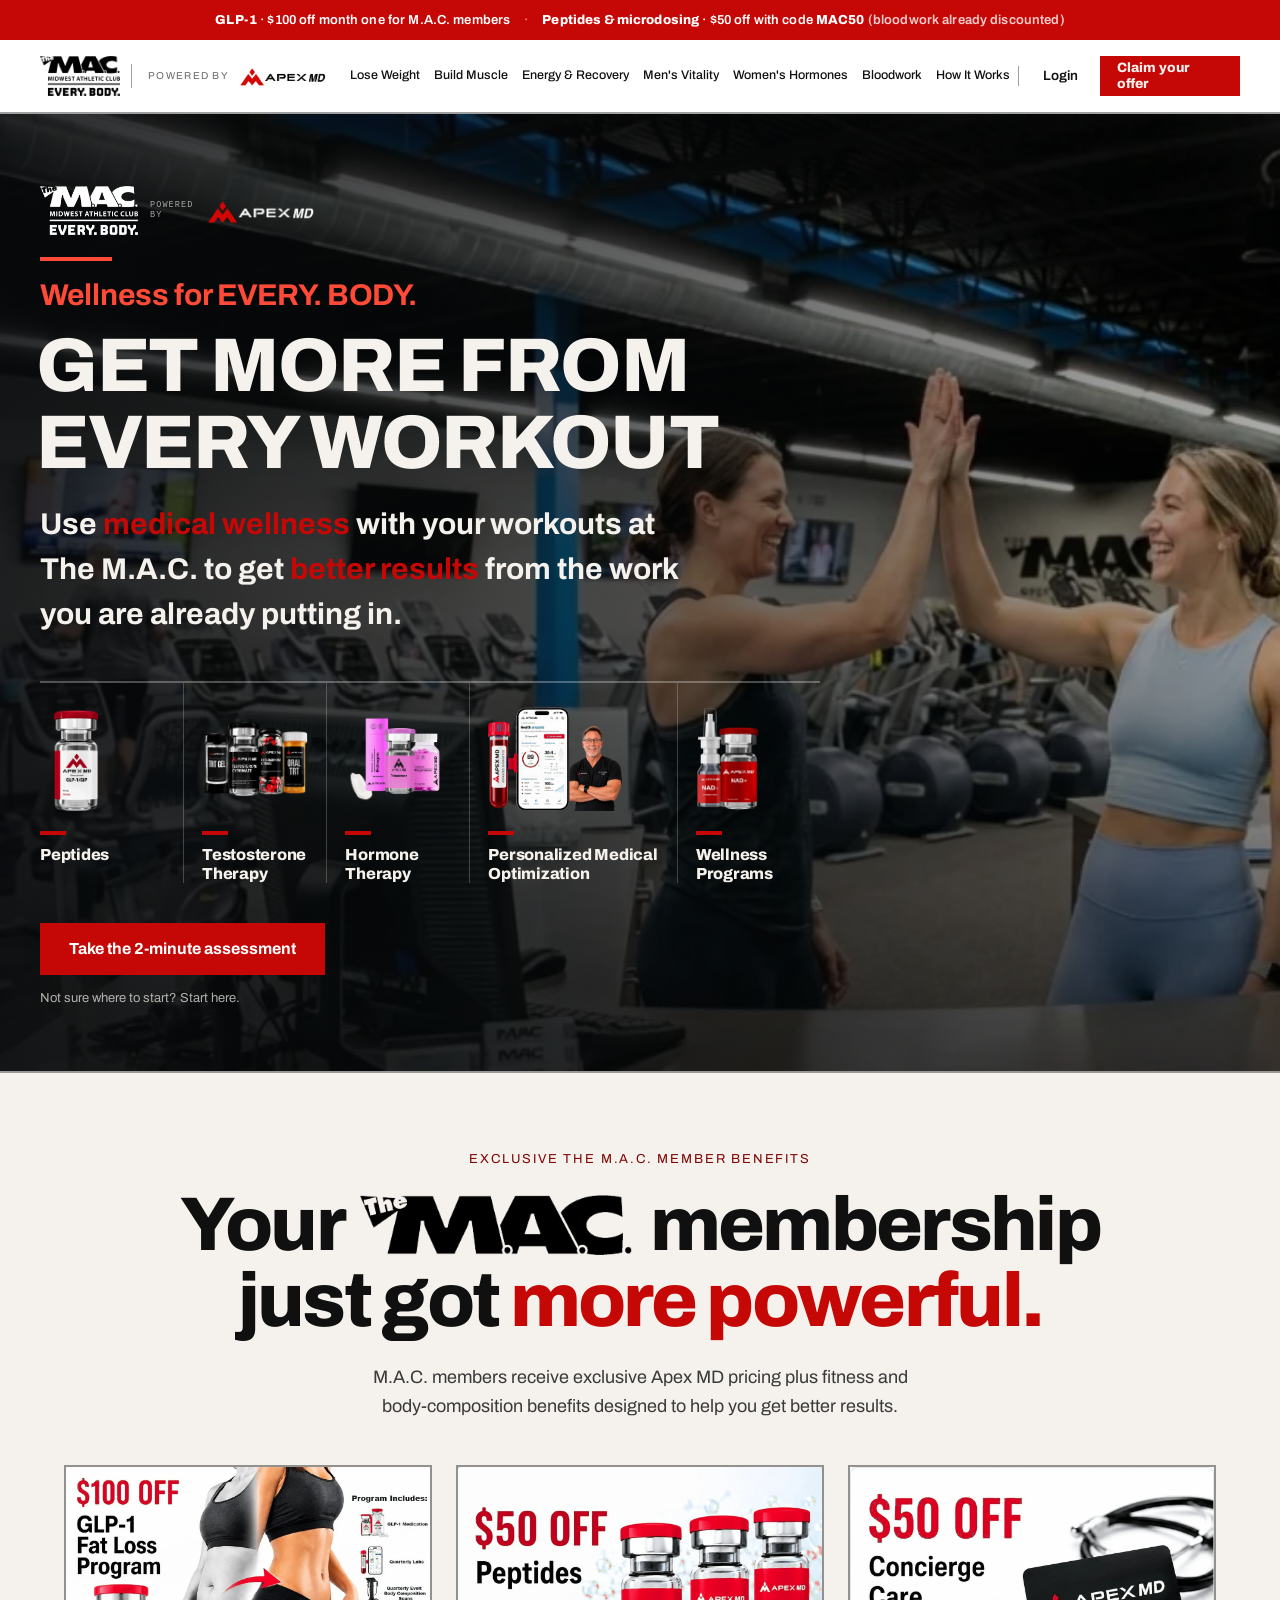
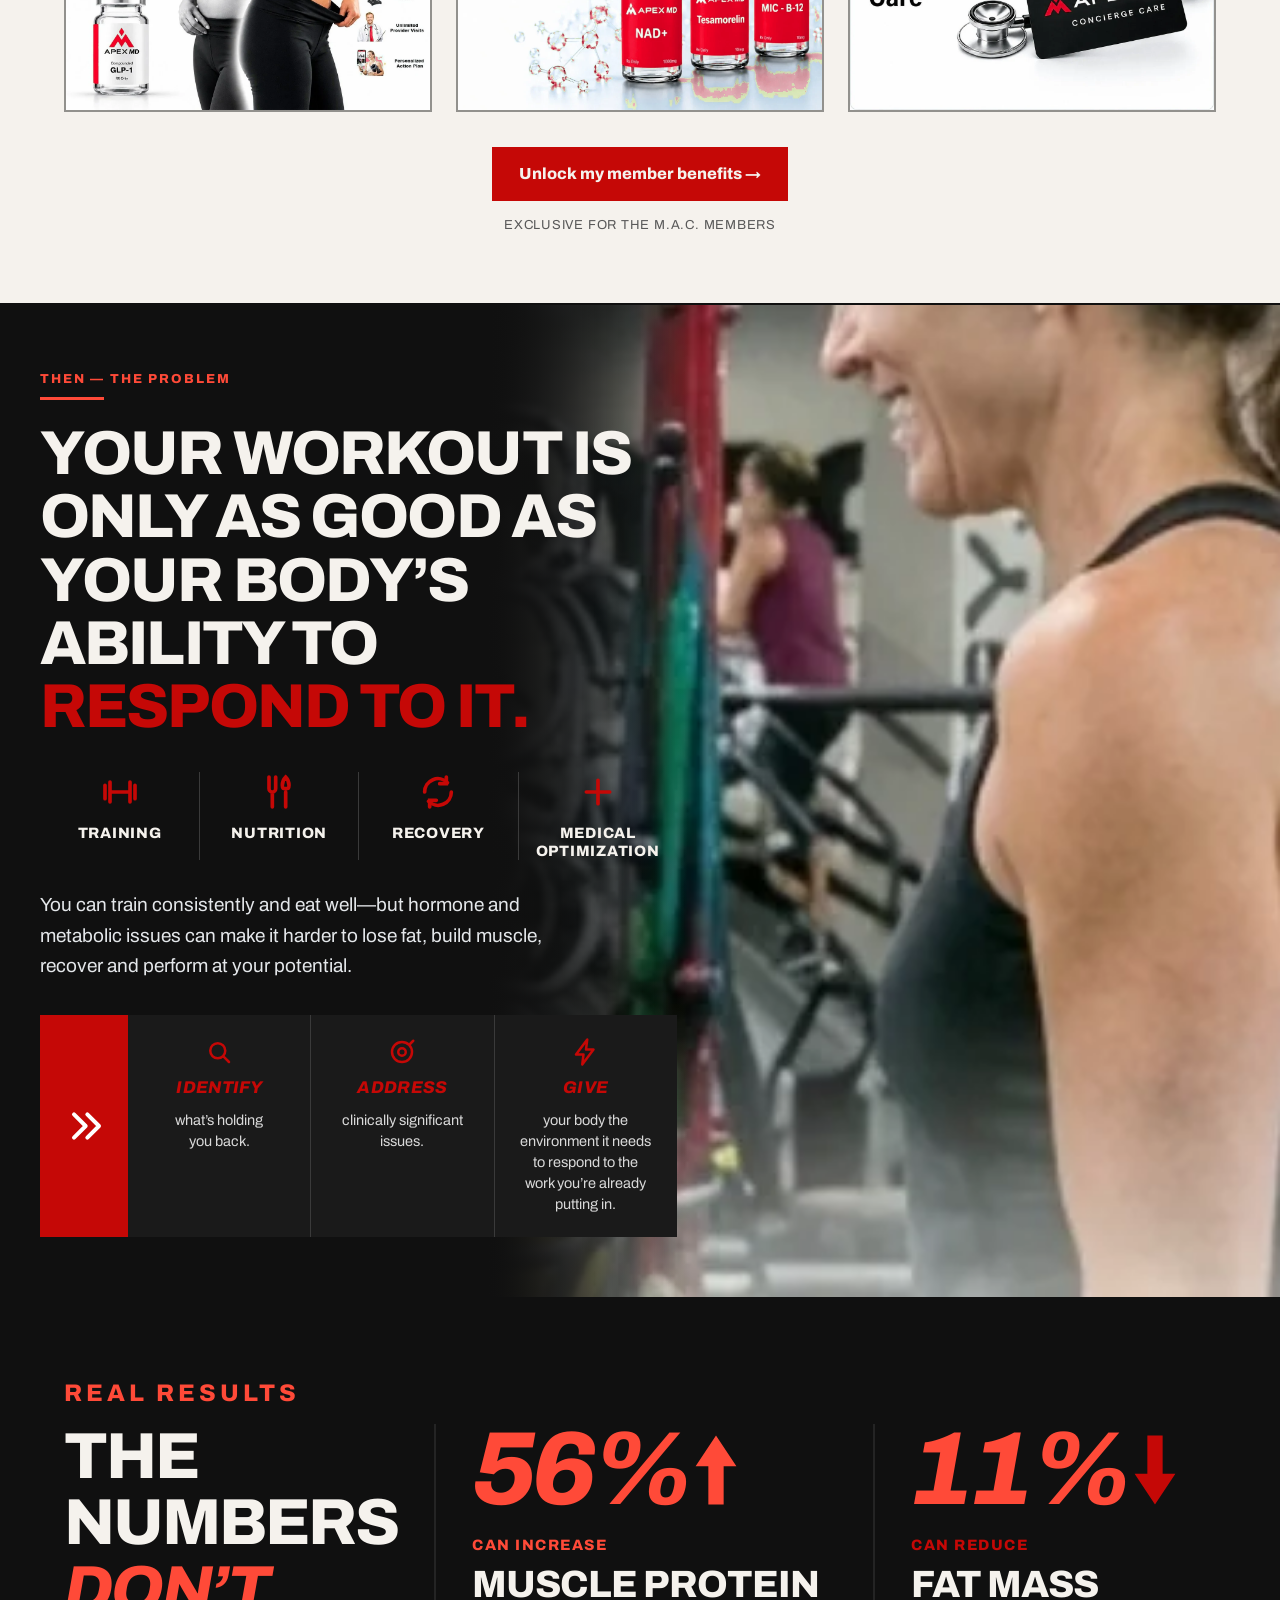
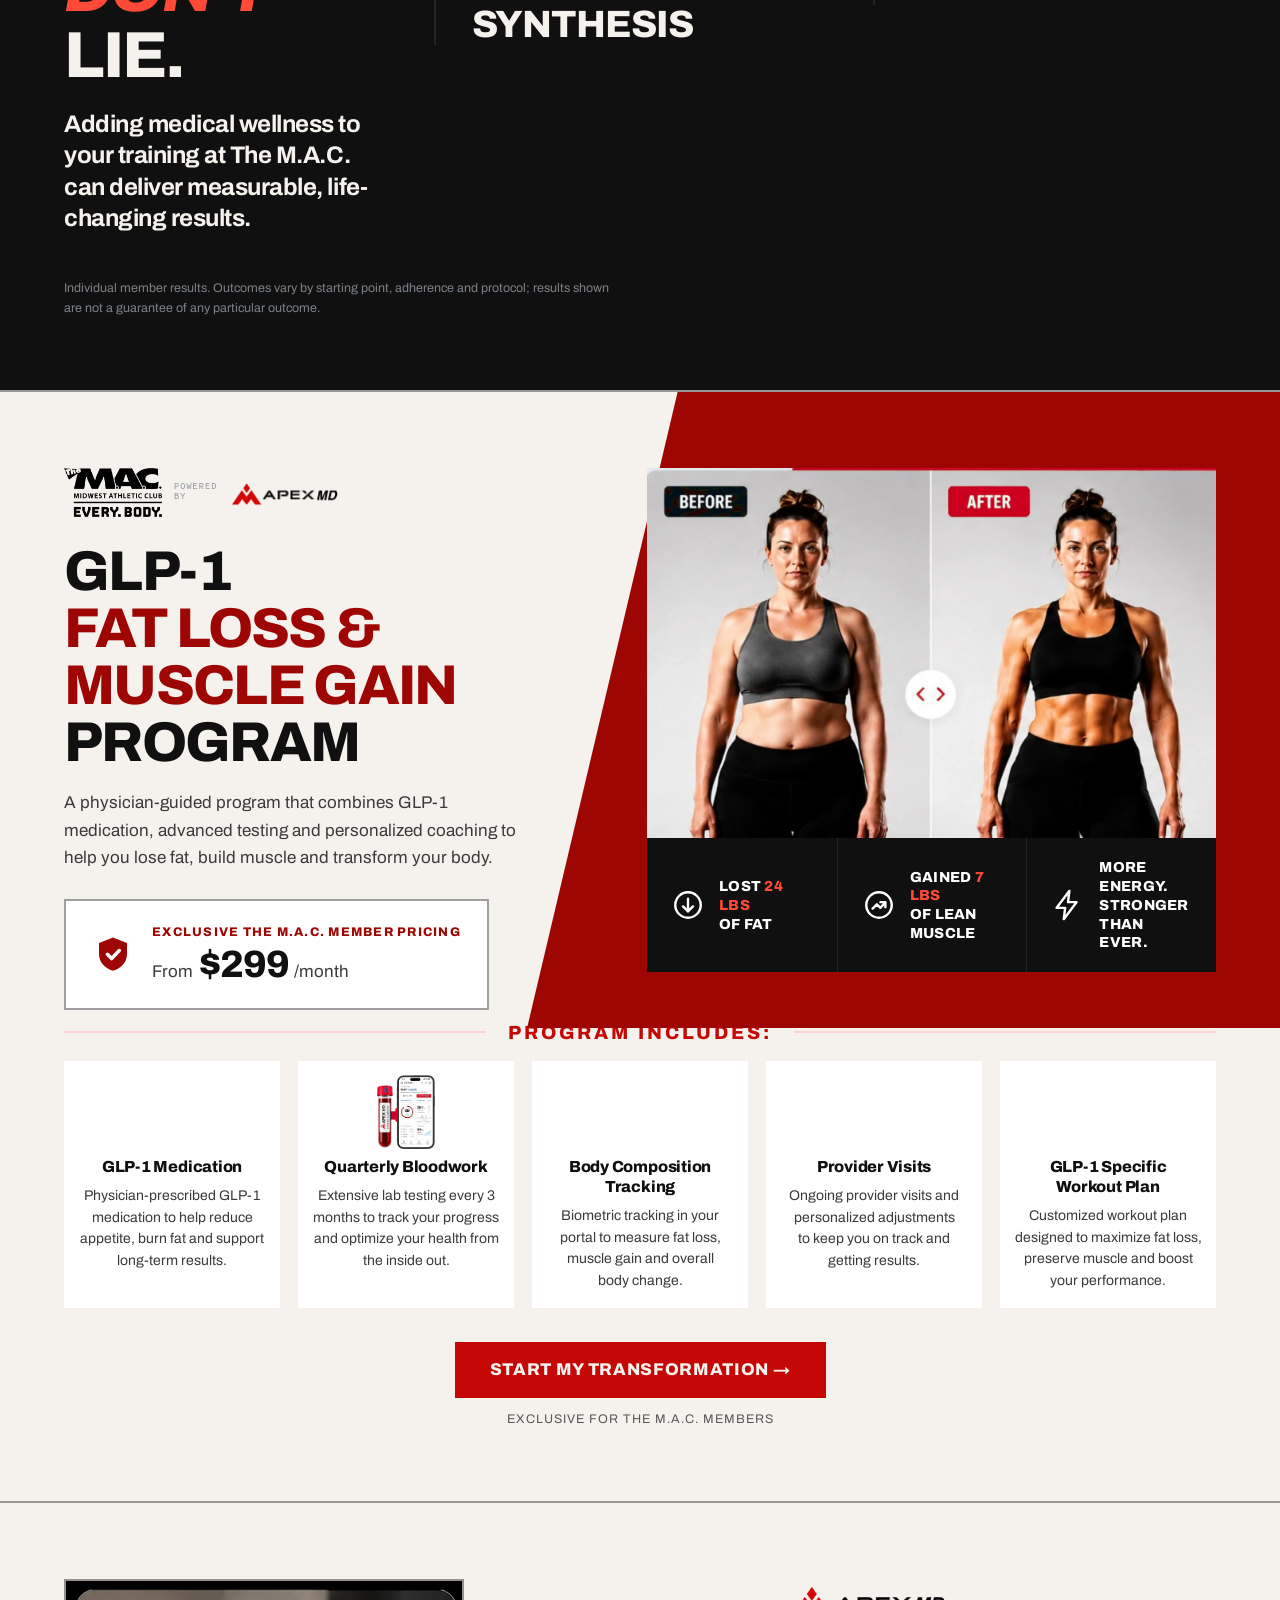
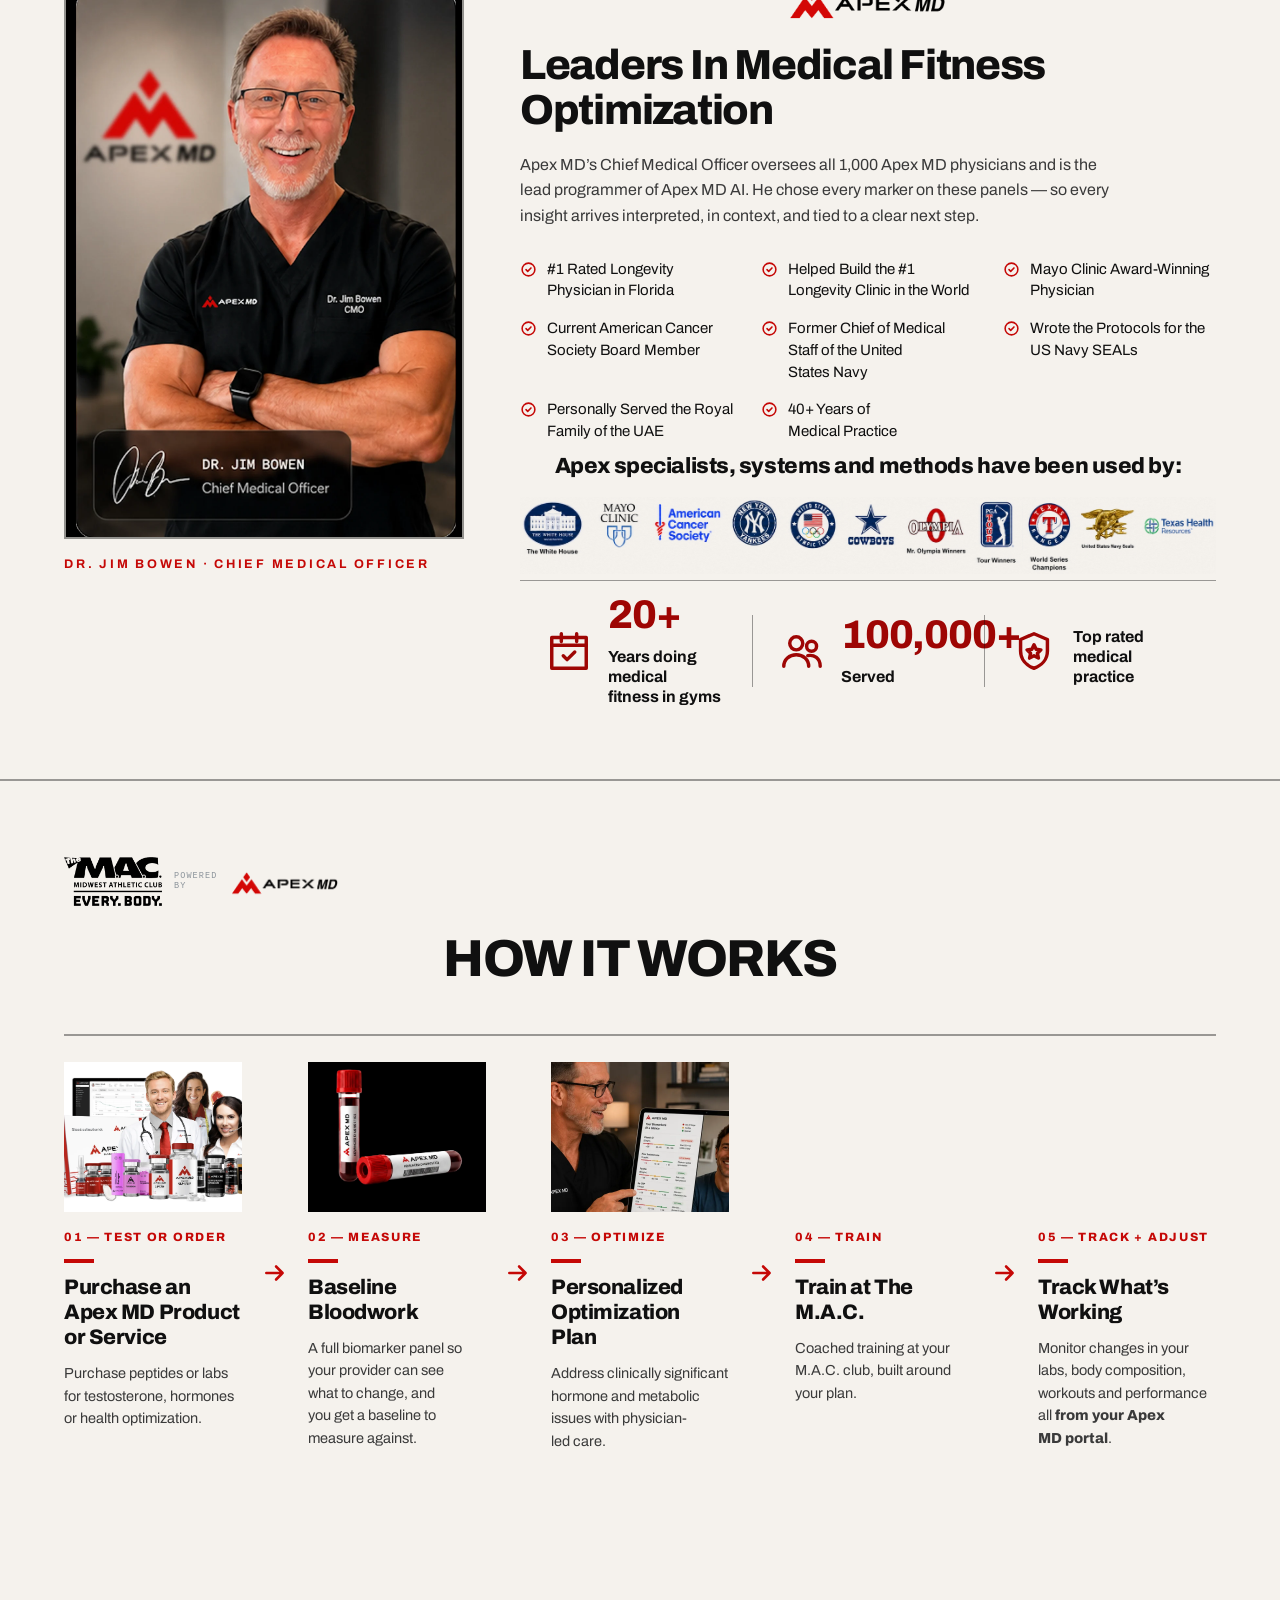
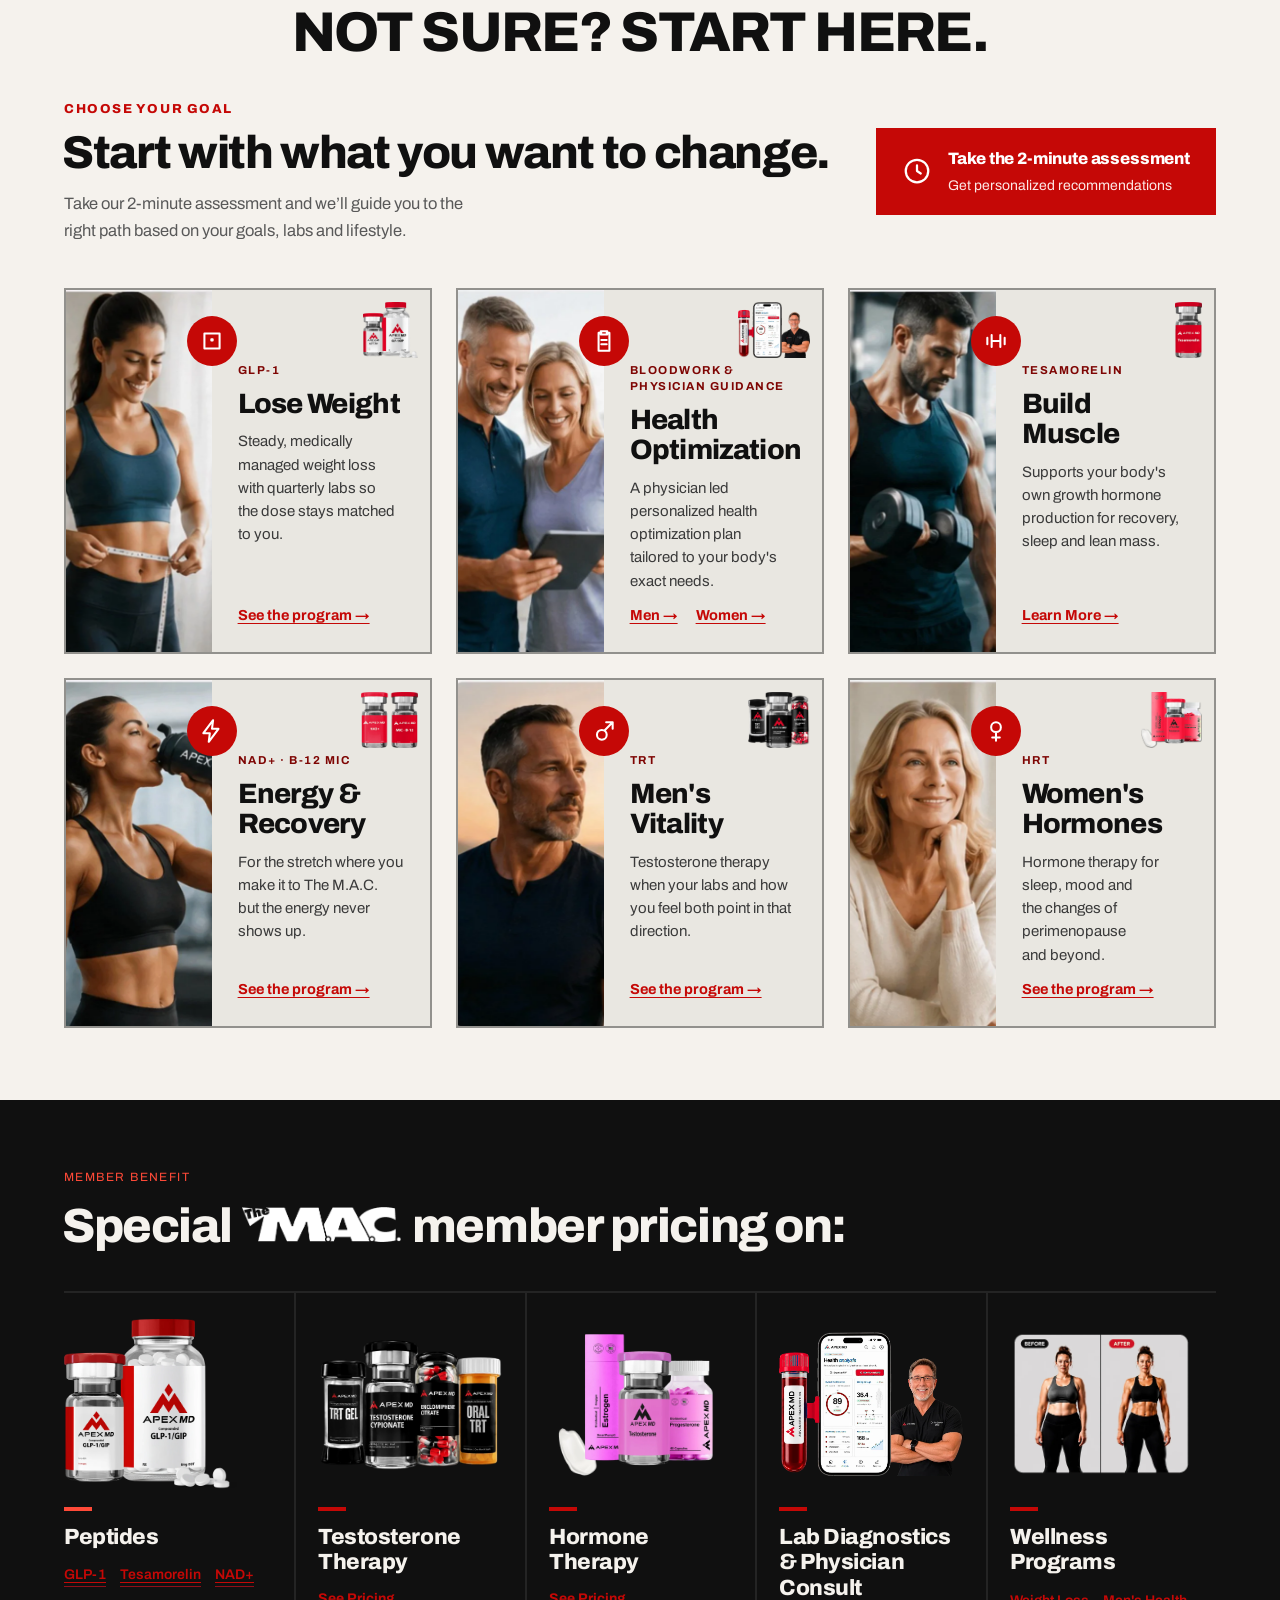
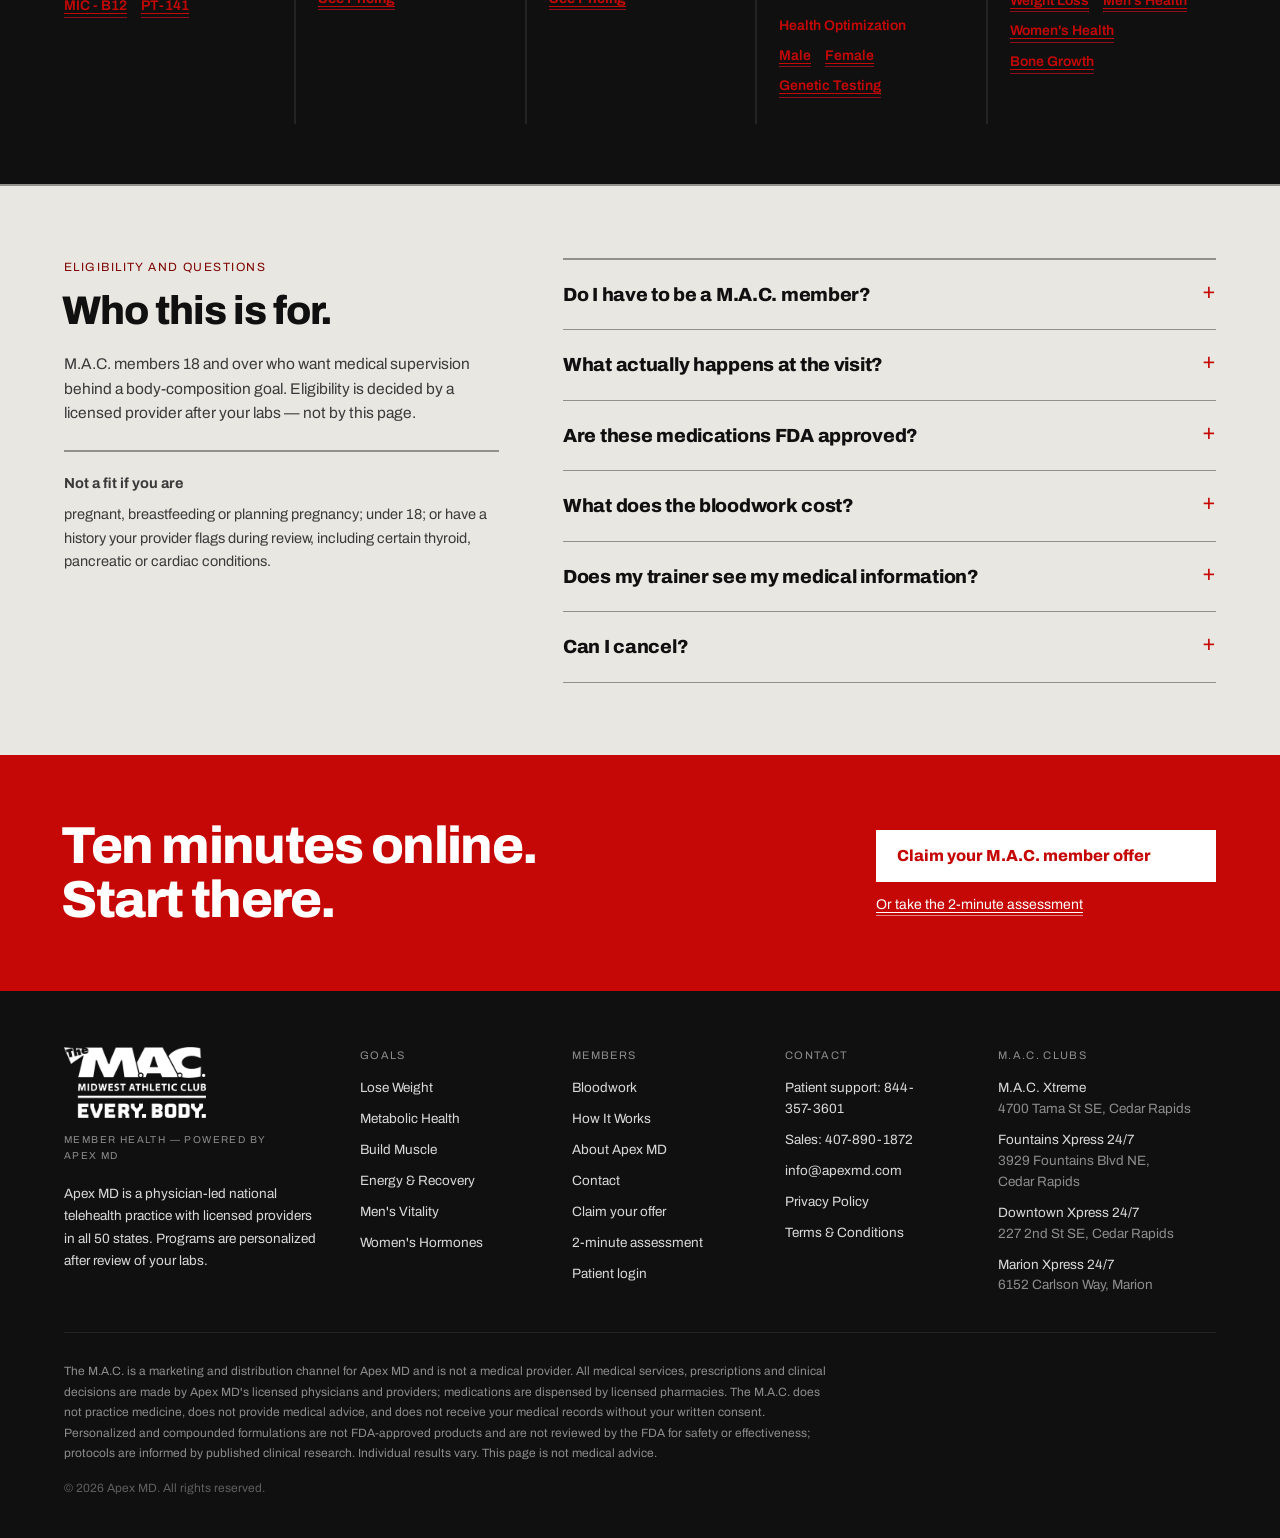
==== index.html @ b4d1290d "Build the MAC × Apex MD microsite on the DF360 architecture mac.apexmd.com rebuilt from the DF360 re" ====
<!DOCTYPE html>
<html lang="en">
<head>
<meta charset="utf-8">
<meta name="viewport" content="width=device-width, initial-scale=1">
<title>The M.A.C. Member Health, powered by Apex MD — Medical Weight Loss, Hormones &amp; Peptides</title>
<meta name="description" content="A The M.A.C. member benefit powered by Apex MD. Start with a full biomarker panel, then work with a licensed physician on GLP-1, hormone, peptide and longevity programs at exclusive member pricing.">
<link rel="canonical" href="https://mac.apexmd.com/">
<meta name="theme-color" content="#C50806">
<link rel="icon" href="favicon.ico" sizes="any">
<link rel="icon" type="image/png" sizes="32x32" href="favicon-32.png">
<link rel="icon" type="image/png" sizes="16x16" href="favicon-16.png">
<link rel="apple-touch-icon" href="apple-touch-icon.png">
<meta property="og:type" content="website">
<meta property="og:site_name" content="The M.A.C. Member Health — Apex MD">
<meta property="og:title" content="Get more from every workout — The M.A.C. member health, powered by Apex MD">
<meta property="og:description" content="Training is only half the equation. Book your full biomarker panel at your M.A.C. club and get physician-guided care at exclusive The M.A.C. member pricing.">
<meta property="og:url" content="https://mac.apexmd.com/">
<meta property="og:image" content="https://mac.apexmd.com/img/mac/hero-floor.webp?v=44ccbd17">
<meta property="og:image:alt" content="A The M.A.C. spin class in session">
<meta name="twitter:card" content="summary_large_image">
<meta name="twitter:title" content="Get more from every workout — The M.A.C. member health, powered by Apex MD">
<meta name="twitter:description" content="Book your full biomarker panel at your M.A.C. club. Physician-guided programs at exclusive The M.A.C. member pricing.">
<meta name="twitter:image" content="https://mac.apexmd.com/img/mac/hero-floor.webp?v=44ccbd17">
<link rel="preconnect" href="https://fonts.googleapis.com">
<link rel="preconnect" href="https://fonts.gstatic.com" crossorigin>
<link rel="stylesheet" href="https://fonts.googleapis.com/css2?family=Archivo:wght@400;500;600;700;800&display=swap">
<link rel="stylesheet" href="assets/css/modernist.css?v=df7">
<link rel="stylesheet" href="assets/css/site.css?v=df7">
<script type="application/ld+json">
{"@context":"https://schema.org","@type":"MedicalBusiness","name":"Apex MD at The M.A.C.","url":"https://mac.apexmd.com/","medicalSpecialty":"PreventiveMedicine","description":"Physician-led telehealth weight loss, hormone therapy and peptide programs offered to The M.A.C. members by Apex MD.","areaServed":"United States","parentOrganization":{"@type":"Organization","name":"Apex MD"}}
</script>
<style>@media (max-width:760px){.hp-desk-only{display:none}}</style>
</head>
<body>
<!-- Google Tag Manager (noscript) -->
<noscript><iframe src="https://www.googletagmanager.com/ns.html?id=GTM-MVWKWK6D"
height="0" width="0" style="display:none;visibility:hidden"></iframe></noscript>
<!-- End Google Tag Manager (noscript) -->
<main id="top">
<div class="hp-offerbar" role="note" aria-label="The M.A.C. member offer">
  <span><strong>GLP-1</strong> &middot; $100 off month one for M.A.C. members</span>
  <span class="hp-offerbar__sep" aria-hidden="true">&middot;</span>
  <span><strong>Peptides &amp; microdosing</strong> &middot; $50 off with code <strong>MAC50</strong> <span class="hp-desk-only" style="opacity:.8">(bloodwork already discounted)</span></span>
</div>
<div class="page page--desktop">

        <div style="display:flex;align-items:center;gap:22px;padding:16px 40px;background:#fff;border-bottom:2px solid var(--color-divider)">
          
          <div style="display:flex;align-items:center;gap:11px;margin-right:auto;flex:0 0 auto">
            <img src="img/mac/logo-mac-dark.webp?v=67c2aa31" alt="The M.A.C." style="display:block;height:40px;width:auto;flex:0 0 auto;max-width:none" loading="lazy" decoding="async" fetchpriority="high" width="360" height="180"><span style="display:flex;align-items:center;gap:9px;border-left:1px solid var(--color-divider);padding-left:16px"><span style="font-size:10px;letter-spacing:.13em;text-transform:uppercase;color:#6B6B6B;white-space:nowrap">Powered by</span><img src="img/mac/logo-apex-dark.webp?v=c590a35a" alt="Apex MD" style="display:block;height:24px;width:auto;flex:0 0 auto;max-width:none" loading="lazy" decoding="async" width="900" height="241"></span>
          </div><div style="display:flex;gap:14px;font-size:12.5px;font-weight:500;white-space:nowrap">
            <span><a href="weight-loss.html" style="color:inherit;text-decoration:none">Lose Weight</a></span><span><a href="sermorelin.html" style="color:inherit;text-decoration:none">Build Muscle</a></span><span><a href="nad.html" style="color:inherit;text-decoration:none">Energy &amp; Recovery</a></span><span><a href="testosterone.html" style="color:inherit;text-decoration:none">Men's Vitality</a></span><span><a href="hormones.html" style="color:inherit;text-decoration:none">Women's Hormones</a></span><span><a href="bloodwork.html" style="color:inherit;text-decoration:none">Bloodwork</a></span><span><a href="how-it-works.html" style="color:inherit;text-decoration:none">How It Works</a></span>
          </div>
          <a href="https://ehr.apexmd.com/login" style="font-size:13.5px;font-weight:600;border-left:1px solid var(--color-divider);padding-left:24px;color:inherit;text-decoration:none">Login</a>
          <a href="https://formmac.apexmd.com/?categoryId=bloodwork" data-intake="body-scan" class="btn btn-primary" style="min-height:40px;padding:0 16px;font-size:13.5px">Claim your offer</a>
        </div>

        <div class="hp-hero" style="position:relative;min-height:760px;background:#101010;overflow:hidden">
          <div style="position:absolute;inset:0">
            <img src="img/mac/hero-floor.webp?v=44ccbd17" alt="Members training on the floor at The M.A.C." style="width:100%;height:100%;object-position:18% 46%;filter:contrast(1.05) brightness(.74);object-fit:cover" loading="eager" fetchpriority="high" decoding="async" width="1204" height="516">
          </div>
          <div style="position:absolute;inset:0;background:linear-gradient(90deg,rgba(8,10,12,.82) 0%,rgba(8,10,12,.52) 48%,rgba(8,10,12,.1) 100%);pointer-events:none"></div>
          <div style="position:relative;padding:72px 64px 64px;max-width:860px;color:#F5F2ED">
            <span class="hp-lockup" style="display:flex;align-items:center;gap:12px;margin-bottom:22px"><img src="img/mac/logo-mac-white.webp?v=9cd1b303" alt="The M.A.C." style="height:49px;width:auto;flex:0 0 auto;max-width:none"><span style="font-family:Menlo,monospace;font-size:8.5px;line-height:1.1;letter-spacing:.13em;text-transform:uppercase;color:rgba(255,255,255,.62);white-space:nowrap;flex:0 0 auto">Powered<br>by</span><img src="img/mac/logo-apex-white.webp?v=296ee9a3" alt="Apex MD" style="height:30px;width:auto;flex:0 0 auto;max-width:none"></span>
            <span style="display:block;width:72px;height:4px;background:#FF4A38;margin-bottom:16px"></span>
            
            <span style="display: block; font-size: 30px; font-weight: 700; letter-spacing: -.01em; line-height: 1.25; color: #FF4A38; margin-bottom: 12px">Wellness for EVERY. BODY.</span><h1 style="margin:0;font-size:76px;line-height:1.02;letter-spacing:-.02em;margin-left:-.05em;max-width:19ch;text-transform:uppercase;color:#F5F2ED">Get more from every workout</h1>
            <p style="margin: 20px 0 0; font-size: 30px; line-height: 1.5; max-width: 36ch; font-weight: 700; color: #F5F2ED">Use <span style="color:#C50806">medical wellness</span> with your workouts at The M.A.C. to get <span style="color:#C50806">better results</span> from the work you are already putting in.</p>
            <div style="display:grid;grid-template-columns:minmax(0,1fr) minmax(0,1fr) minmax(0,1fr) minmax(0,1.45fr) minmax(0,1fr);gap:0;margin-top:44px;border-top:2px solid rgba(255,255,255,.28);align-items:end">
              <div style="padding:24px 18px 0 0;">
                <img src="img/product/glp1-vial.webp?v=6bd470e7" alt="Apex MD compounded GLP-1/GIP vial" style="display:block;height:104px;width:auto;max-width:100%;object-fit:contain;margin:0 0 20px" loading="lazy" decoding="async" width="614" height="900">
                <span style="display:block;width:26px;height:4px;background:#C50806;margin-bottom:10px"></span>
                <span style="display:block;font-size:16px;font-weight:800;letter-spacing:-.015em;line-height:1.2;min-height:2.4em;color:#F5F2ED">Peptides</span>
              </div>
              <div style="padding:24px 18px 0;border-left:1px solid rgba(255,255,255,.22);">
                <img src="img/product/trt.webp?v=b6f35fb4" alt="Apex MD testosterone therapy options" style="display:block;height:104px;width:auto;max-width:100%;object-fit:contain;margin:0 0 20px" loading="lazy" decoding="async" width="900" height="654">
                <span style="display:block;width:26px;height:4px;background:#C50806;margin-bottom:10px"></span>
                <span style="display:block;font-size:16px;font-weight:800;letter-spacing:-.015em;line-height:1.2;color:#F5F2ED">Testosterone Therapy</span>
              </div>
              <div style="padding:24px 18px 0;border-left:1px solid rgba(255,255,255,.22);">
                <img src="img/product/womens-hormones.webp?v=cc66629c" alt="Apex MD women's hormone therapy" style="display:block;height:104px;width:auto;max-width:100%;object-fit:contain;margin:0 0 20px" loading="lazy" decoding="async" width="900" height="769">
                <span style="display:block;width:26px;height:4px;background:#C50806;margin-bottom:10px"></span>
                <span style="display:block;font-size:16px;font-weight:800;letter-spacing:-.015em;line-height:1.2;color:#F5F2ED">Hormone Therapy</span>
              </div>
              <div style="padding:24px 18px 0;border-left:1px solid rgba(255,255,255,.22);">
                <img src="img/hp/goal-health-corner.webp?v=610b6ffc" alt="Apex MD advanced diagnostics vial, the member health analysis and Dr. Jim Bowen" style="display:block;height:104px;width:auto;max-width:100%;object-fit:contain;margin:0 0 20px" loading="lazy" decoding="async" width="717" height="560">
                <span style="display:block;width:26px;height:4px;background:#C50806;margin-bottom:10px"></span>
                <span style="display: block; font-size:16px;font-weight:800;letter-spacing:-.015em;line-height:1.2;color:#F5F2ED;white-space:nowrap">Personalized Medical&nbsp;<br>Optimization</span>
              </div>
              <div style="padding:24px 18px 0;border-left:1px solid rgba(255,255,255,.22);">
                <img src="img/product/nad.webp?v=f8c9fa6b" alt="Apex MD NAD+ and wellness protocols" style="display:block;height:104px;width:auto;max-width:100%;object-fit:contain;margin:0 0 20px" loading="lazy" decoding="async" width="255" height="418">
                <span style="display:block;width:26px;height:4px;background:#C50806;margin-bottom:10px"></span>
                <span style="display:block;font-size:16px;font-weight:800;letter-spacing:-.015em;line-height:1.2;color:#F5F2ED">Wellness Programs</span>
              </div>
            </div>
            <div style="display:flex;flex-direction:column;align-items:flex-start;gap:14px;margin-top:40px">
              <a href="https://formmac.apexmd.com/?categoryId=weight-loss" data-intake="assessment" data-action="open-assess" class="btn" style="background:#C50806;color:#fff;min-height:52px;padding:0 28px;font-size:16px;font-weight:700">Take the 2-minute assessment</a>
              <span style="font-size:13px;line-height:1.4;color:rgba(245,242,237,.7)">Not sure where to start? Start here.</span>
            </div>
          </div>
        </div>

        <!-- member benefits -->
        <div style="padding:76px 64px 68px;border-top:2px solid var(--color-divider)">
          <span style="display:block;text-align:center;font-size:13px;letter-spacing:.14em;text-transform:uppercase;color:var(--color-accent-700);margin-bottom:18px">Exclusive The M.A.C. member benefits</span>
          <h2 style="margin:0 auto 24px;text-align:center;font-size:76px;font-weight:800;letter-spacing:-.035em;line-height:1;max-width:22ch">Your <img src="img/mac/logo-mac-mark-dark.webp?v=acc5b993" alt="The M.A.C." style="display:inline-block;height:.78em;width:auto;vertical-align:-.06em;margin:0 .08em" loading="lazy" decoding="async" width="359" height="78"> membership just got <span style="color:#C50806">more powerful.</span></h2>
          <p style="margin:0 auto 44px;text-align:center;font-size:18px;line-height:1.6;color:#3A3A3A;max-width:56ch">M.A.C. members receive exclusive Apex MD pricing plus fitness and body-composition benefits designed to help you get better results.</p>
          <div style="display:grid;grid-template-columns:repeat(3,minmax(0,1fr));gap:24px">
            <div style="background:var(--color-surface);border:2px solid var(--color-divider)"><img src="img/hp/tile-glp1.webp?v=b69b014c" alt="$100 off the GLP-1 Program — physician-guided GLP-1 programs to help you lose weight and feel your best" style="display:block;width:100%;height:100%;object-fit:cover" loading="lazy" decoding="async" width="1200" height="800"></div>
            <div style="background:var(--color-surface);border:2px solid var(--color-divider)"><img src="img/hp/tile-peptide.webp?v=b031ad83" alt="$50 off Peptide, Testosterone and Hormone Programs" style="display:block;width:100%;height:100%;object-fit:cover" loading="lazy" decoding="async" width="1200" height="800"></div>
            <div style="background:var(--color-surface);border:2px solid var(--color-divider)"><img src="img/hp/tile-concierge.webp?v=3031252f" alt="$50 off Apex MD Concierge Care" style="display:block;width:100%;height:100%;object-fit:cover" loading="lazy" decoding="async" width="1200" height="800"></div>
            </div>
          <div style="display:flex;flex-direction:column;align-items:center;gap:14px;margin-top:36px">
            <a href="https://formmac.apexmd.com/?categoryId=weight-loss" data-intake="assessment" data-action="open-assess" class="btn btn-primary" style="font-size:16px;padding:16px 26px">Unlock my member benefits →</a>
            <span style="font-size:13px;letter-spacing:.06em;text-transform:uppercase;color:#595959">Exclusive for The M.A.C. members</span>
          </div>
        </div>

        <!-- then, the problem -->
        <div style="position:relative;background:#101010;color:#F5F2ED;border-top:2px solid var(--color-divider);overflow:hidden">
          <img src="img/mac/trainer-member.webp?v=efb36b3e" alt="A member training with a coach at The M.A.C." style="position:absolute;top:0;bottom:0;right:0;left:38%;width:62%;height:100%;object-fit:cover;object-position:72% 30%;-webkit-mask-image:linear-gradient(90deg,transparent 0,#000 24%);mask-image:linear-gradient(90deg,transparent 0,#000 24%)" loading="lazy" decoding="async" width="1600" height="352">
          <div style="position:absolute;inset:0;background:linear-gradient(90deg,#101010 0%,#101010 38%,rgba(16,16,16,0) 54%)"></div>
          <div style="position:relative;padding:64px 64px 60px;max-width:56%">
            <span style="display:block;font-size:13px;font-weight:800;letter-spacing:.16em;text-transform:uppercase;color:#FF4A38;margin-bottom:8px">Then — the problem</span>
            <span style="display:block;width:64px;height:3px;background:#FF4A38;margin-bottom:22px"></span>
            <h2 style="margin:0 0 34px;font-size:62px;font-weight:800;line-height:1.02;letter-spacing:-.03em;text-transform:uppercase;max-width:19ch">Your workout is only as good as your body’s ability to <span style="color:#C50806">respond to it.</span></h2>
            <div style="display:grid;grid-template-columns:repeat(4,minmax(0,1fr));margin-bottom:30px">
                <div style="display:flex;flex-direction:column;align-items:center;text-align:center;gap:12px;padding:0 18px;">
                  <svg width="40" height="40" viewBox="0 0 24 24" fill="none" stroke="#C50806" stroke-width="2.2" stroke-linecap="round"><path d="M6 6v12M3 8v8M18 6v12M21 8v8M6 12h12"></path></svg>
                  <span style="font-size:15px;font-weight:800;letter-spacing:.05em;text-transform:uppercase;line-height:1.2;color:#F5F2ED">Training</span>
                </div>
                <div style="display:flex;flex-direction:column;align-items:center;text-align:center;gap:12px;padding:0 18px;border-left:1px solid #3A3A3A;">
                  <svg width="40" height="40" viewBox="0 0 24 24" fill="none" stroke="#C50806" stroke-width="2.2" stroke-linecap="round"><path d="M6 3v7a2 2 0 0 0 4 0V3M8 12v9M16 3c-1.5 1.5-2 3-2 5s.5 2 2 2 2 0 2-2-.5-3.5-2-5zM16 12v9"></path></svg>
                  <span style="font-size:15px;font-weight:800;letter-spacing:.05em;text-transform:uppercase;line-height:1.2;color:#F5F2ED">Nutrition</span>
                </div>
                <div style="display:flex;flex-direction:column;align-items:center;text-align:center;gap:12px;padding:0 18px;border-left:1px solid #3A3A3A;">
                  <svg width="40" height="40" viewBox="0 0 24 24" fill="none" stroke="#C50806" stroke-width="2.2" stroke-linecap="round"><path d="M20 12a8 8 0 0 1-13.7 5.6M4 12a8 8 0 0 1 13.7-5.6"></path><path d="M17 3v4h-4M7 21v-4h4"></path></svg>
                  <span style="font-size:15px;font-weight:800;letter-spacing:.05em;text-transform:uppercase;line-height:1.2;color:#F5F2ED">Recovery</span>
                </div>
                <div style="display:flex;flex-direction:column;align-items:center;text-align:center;gap:12px;padding:0 18px;border-left:1px solid #3A3A3A;">
                  <svg width="40" height="40" viewBox="0 0 24 24" fill="none" stroke="#C50806" stroke-width="2.2" stroke-linecap="round"><path d="M12 5v14M5 12h14"></path></svg>
                  <span style="font-size:15px;font-weight:800;letter-spacing:.05em;text-transform:uppercase;line-height:1.2;color:#F5F2ED">Medical optimization</span>
                </div>
            </div>
            <p style="margin:0 0 34px;font-size:19px;line-height:1.6;color:#e4e7ea;max-width:48ch">You can train consistently and eat well—but hormone and metabolic issues can make it harder to lose fat, build muscle, recover and perform at your potential.</p>
            <div style="display:flex;align-items:stretch;background:#1A1A1A">
              <div style="flex:none;width:88px;background:#C50806;display:flex;align-items:center;justify-content:center">
                <svg width="40" height="40" viewBox="0 0 24 24" fill="none" stroke="#fff" stroke-width="2.4" stroke-linecap="round" stroke-linejoin="round"><path d="M6 5l7 7-7 7M14 5l7 7-7 7"></path></svg>
              </div>
                <div style="flex:1;display:flex;flex-direction:column;align-items:center;text-align:center;gap:8px;padding:22px 20px;">
                  <svg width="30" height="30" viewBox="0 0 24 24" fill="none" stroke="#C50806" stroke-width="2" stroke-linecap="round" stroke-linejoin="round"><circle cx="11" cy="11" r="6"></circle><path d="M20 20l-4.5-4.5"></path></svg>
                  <span style="font-size:17px;font-weight:800;font-style:italic;letter-spacing:.02em;text-transform:uppercase;color:#C50806">Identify</span>
                  <span style="font-size:14.5px;line-height:1.45;color:#D9D9D9">what’s holding you back.</span>
                </div>
                <div style="flex:1;display:flex;flex-direction:column;align-items:center;text-align:center;gap:8px;padding:22px 20px;border-left:1px solid #3A3A3A;">
                  <svg width="30" height="30" viewBox="0 0 24 24" fill="none" stroke="#C50806" stroke-width="2" stroke-linecap="round" stroke-linejoin="round"><circle cx="12" cy="12" r="8"></circle><circle cx="12" cy="12" r="3"></circle><path d="M18 6l3-3"></path></svg>
                  <span style="font-size:17px;font-weight:800;font-style:italic;letter-spacing:.02em;text-transform:uppercase;color:#C50806">Address</span>
                  <span style="font-size:14.5px;line-height:1.45;color:#D9D9D9">clinically significant issues.</span>
                </div>
                <div style="flex:1;display:flex;flex-direction:column;align-items:center;text-align:center;gap:8px;padding:22px 20px;border-left:1px solid #3A3A3A;">
                  <svg width="30" height="30" viewBox="0 0 24 24" fill="none" stroke="#C50806" stroke-width="2" stroke-linecap="round" stroke-linejoin="round"><path d="M13 2 4 14h6l-1 8 9-12h-6z"></path></svg>
                  <span style="font-size:17px;font-weight:800;font-style:italic;letter-spacing:.02em;text-transform:uppercase;color:#C50806">Give</span>
                  <span style="font-size:14.5px;line-height:1.45;color:#D9D9D9">your body the environment it needs to respond to the work you’re already putting in.</span>
                </div>
            </div>
          </div>
        </div>

        <!-- real results -->
        <div style="padding:76px 64px 72px;background:#101010;color:#F5F2ED;border-top:2px solid var(--color-divider)">
          
          
          <span style="display:block;font-size:24px;font-weight:800;letter-spacing:.16em;text-transform:uppercase;color:#FF4A38;margin-bottom:12px">Real results</span><div style="display:grid;grid-template-columns:minmax(0,0.95fr) minmax(0,1.15fr) minmax(0,1fr);gap:44px;align-items:start;margin-bottom:44px">
            <div>
              
              <h2 style="margin: 0 0 20px; font-size: 65px; font-weight: 800; line-height: 1.02; letter-spacing: -.03em; text-transform: uppercase; max-width: 14ch">The numbers <span style="font-style:italic;color:#FF4A38">don’t</span> lie.</h2>
              <p style="margin: 0; font-size: 24px; font-weight: 700; line-height: 1.3; letter-spacing: -.02em; color: var(--color-bg); max-width: 26ch">Adding medical wellness to your training at The M.A.C. can deliver measurable, life-changing results.</p>
            </div>
            <div style="padding-left:36px;border-left:2px solid #242424">
              <div style="display:flex;align-items:center;gap:6px">
                <span style="font-size:104px;font-weight:800;font-style:italic;letter-spacing:-.05em;line-height:.88;color:#FF4A38">56%</span>
                <svg width="44" height="74" viewBox="0 0 34 58" fill="none" aria-hidden="true"><path d="M17 2 L33 26 H23 V56 H11 V26 H1 Z" fill="#FF4A38"></path></svg>
              </div>
              <span style="display:block;margin-top:18px;font-size:15px;font-weight:800;letter-spacing:.1em;text-transform:uppercase;color:#FF4A38">CAN INCREASE</span>
              <span style="display:block;margin-top:8px;font-size:38px;font-weight:800;letter-spacing:-.025em;line-height:1.05;text-transform:uppercase;color:#F5F2ED">Muscle protein synthesis</span>
            </div>
            <div style="padding-left:36px;border-left:2px solid #242424">
              <div style="display:flex;align-items:center;gap:6px">
                <span style="font-size:104px;font-weight:800;font-style:italic;letter-spacing:-.05em;line-height:.88;color:#FF4A38">11%</span>
                <svg width="44" height="74" viewBox="0 0 34 58" fill="none" aria-hidden="true"><path d="M17 56 L1 32 H11 V2 H23 V32 H33 Z" fill="#C50806"></path></svg>
              </div>
              <span style="display:block;margin-top:18px;font-size:15px;font-weight:800;letter-spacing:.1em;text-transform:uppercase;color:#C50806">CAN REDUCE</span>
              <span style="display:block;margin-top:8px;font-size:38px;font-weight:800;letter-spacing:-.025em;line-height:1.05;text-transform:uppercase;color:#F5F2ED">Fat mass</span>
            </div>
          </div>
          <p style="margin:32px 0 0;font-size:12.5px;line-height:1.6;color:#7c8288;max-width:80ch">Individual member results. Outcomes vary by starting point, adherence and protocol; results shown are not a guarantee of any particular outcome.</p>
        </div>

        <!-- apex md history -->
        

        <!-- glp-1 program -->
        <div style="position:relative;overflow:hidden;padding:76px 64px 72px;border-top:2px solid var(--color-divider)">
          <div style="display:grid;grid-template-columns:minmax(0,1fr) minmax(0,1.08fr);gap:56px;align-items:start;margin-bottom:12px">
            <div>
              <span class="hp-lockup" style="display:flex;align-items:center;gap:12px;margin-bottom:26px"><img src="img/mac/logo-mac-white.webp?v=9cd1b303" alt="The M.A.C." style="height:49px;width:auto;flex:0 0 auto;max-width:none"><span style="font-family:Menlo,monospace;font-size:8.5px;line-height:1.1;letter-spacing:.13em;text-transform:uppercase;color:rgba(255,255,255,.62);white-space:nowrap;flex:0 0 auto">Powered<br>by</span><img src="img/mac/logo-apex-white.webp?v=296ee9a3" alt="Apex MD" style="height:30px;width:auto;flex:0 0 auto;max-width:none"></span>
              <h2 style="margin:0 0 18px;font-size:56px;font-weight:800;line-height:1.02;letter-spacing:-.03em;text-transform:uppercase">GLP-1<br><span style="color:#9E0604">Fat Loss &amp; Muscle Gain</span><br>Program</h2>
              <p style="margin:0 0 28px;font-size:17px;line-height:1.6;color:#3A3A3A;max-width:46ch">A physician-guided program that combines GLP-1 medication, advanced testing and personalized coaching to help you lose fat, build muscle and transform your body.</p>
              <div style="display:flex;align-items:center;gap:18px;padding:22px 26px;background:#fff;border:2px solid var(--color-divider);width:max-content">
                <svg width="42" height="42" viewBox="0 0 24 24" fill="#9E0604" style="flex:none"><path d="M12 2.5l8 3.2v6.1c0 4.8-3.3 8.4-8 9.7-4.7-1.3-8-4.9-8-9.7V5.7z"></path><path d="M8.8 12.2l2.4 2.4 4.4-4.6" stroke="#fff" stroke-width="2" fill="none" stroke-linecap="round" stroke-linejoin="round"></path></svg>
                <div>
                  <span style="display:block;font-size:12.5px;font-weight:800;letter-spacing:.1em;text-transform:uppercase;color:#9E0604;margin-bottom:4px">Exclusive The M.A.C. member pricing</span>
                  <span style="display:flex;align-items:baseline;gap:6px"><span style="font-size:17px;color:#3A3A3A">From</span><span style="font-size:38px;font-weight:800;letter-spacing:-.03em;line-height:1">$299</span><span style="font-size:17px;color:#3A3A3A">/month</span></span>
                </div>
              </div>
            </div>
            <div style="position:relative">
              <div style="position:absolute;top:-76px;bottom:-56px;left:-120px;right:-64px;background:linear-gradient(135deg,#9E0604 0%,#9E0604 60%,#9E0604 100%);clip-path:polygon(20% 0,100% 0,100% 100%,0 100%);z-index:0;pointer-events:none"></div>
              <img src="img/hp/glp1-beforeafter.webp?v=f0b75eb3" alt="Member before and after the GLP-1 Fat Loss &amp; Muscle Gain Program" style="position:relative;z-index:1;display:block;width:100%;height:auto" loading="lazy" decoding="async" width="1430" height="930">
            <div style="position:relative;z-index:1;display:grid;grid-template-columns:repeat(3,minmax(0,1fr));background:#101010">
              <div style="display:flex;align-items:center;gap:14px;padding:20px 24px;">
                <svg width="34" height="34" viewBox="0 0 24 24" fill="none" stroke="#fff" stroke-width="1.7" stroke-linecap="round" stroke-linejoin="round" style="flex:none"><circle cx="12" cy="12" r="9"></circle><path d="M12 7.5v9M8.5 13l3.5 3.5 3.5-3.5"></path></svg>
                <span style="font-size:14.5px;font-weight:800;letter-spacing:.02em;line-height:1.3;text-transform:uppercase;color:#fff">Lost <span style="color:#FF4A38">24 lbs</span><br>of fat</span>
              </div>
              <div style="display:flex;align-items:center;gap:14px;padding:20px 24px;border-left:1px solid #242424;">
                <svg width="34" height="34" viewBox="0 0 24 24" fill="none" stroke="#fff" stroke-width="1.7" stroke-linecap="round" stroke-linejoin="round" style="flex:none"><circle cx="12" cy="12" r="9"></circle><path d="M7.5 14.5l3-3 2.5 2.5 3.5-4M13 10h3.5v3.5"></path></svg>
                <span style="font-size:14.5px;font-weight:800;letter-spacing:.02em;line-height:1.3;text-transform:uppercase;color:#fff">Gained <span style="color:#FF4A38">7 lbs</span><br>of lean muscle</span>
              </div>
              <div style="display:flex;align-items:center;gap:14px;padding:20px 24px;border-left:1px solid #242424;">
                <svg width="34" height="34" viewBox="0 0 24 24" fill="none" stroke="#fff" stroke-width="1.7" stroke-linecap="round" stroke-linejoin="round" style="flex:none"><path d="M13 2 4 14h6l-1 8 9-12h-6z"></path></svg>
                <span style="font-size:14.5px;font-weight:800;letter-spacing:.02em;line-height:1.3;text-transform:uppercase;color:#fff">More energy.<br>Stronger than ever.</span>
              </div>
            </div>
            </div>
          </div>
          <div style="display:flex;align-items:center;gap:22px;margin:0 0 18px">
            <span style="flex:1;height:2px;background:#FBD5D1"></span>
            <h3 style="margin:0;font-size:19px;font-weight:800;letter-spacing:.16em;text-transform:uppercase;color:#C50806;white-space:nowrap">Program includes:</h3>
            <span style="flex:1;height:2px;background:#FBD5D1"></span>
          </div>
          <div style="display:grid;grid-template-columns:repeat(5,minmax(0,1fr));gap:18px">
            <div style="padding:14px 14px 16px;background:#fff;display:flex;flex-direction:column;align-items:center;text-align:center;gap:8px">
              <img src="img/product/glp1.webp?v=705d2f44" alt="Apex MD compounded GLP-1/GIP" style="display:block;height:74px;width:auto" loading="lazy" decoding="async" width="900" height="882">
              <span style="font-size:16px;font-weight:800;letter-spacing:-.015em;line-height:1.25">GLP-1 Medication</span>
              <span style="font-size:14px;line-height:1.55;color:#3A3A3A">Physician-prescribed GLP-1 medication to help reduce appetite, burn fat and support long-term results.</span>
            </div>
            <div style="padding:14px 14px 16px;background:#fff;display:flex;flex-direction:column;align-items:center;text-align:center;gap:8px">
              <img src="img/hp/labs-phone.webp?v=49c2d559" alt="Apex MD advanced diagnostics vial and the member health analysis app" style="display:block;height:74px;width:auto" loading="lazy" decoding="async" width="548" height="700">
              <span style="font-size:16px;font-weight:800;letter-spacing:-.015em;line-height:1.25">Quarterly Bloodwork</span>
              <span style="font-size:14px;line-height:1.55;color:#3A3A3A">Extensive lab testing every 3 months to track your progress and optimize your health from the inside out.</span>
            </div>
            <div style="padding:14px 14px 16px;background:#fff;display:flex;flex-direction:column;align-items:center;text-align:center;gap:8px">
              <img src="img/hp/inbody-app.webp?v=414e3b50" alt="Body composition results in the member app" style="display:block;height:74px;width:auto" loading="lazy" decoding="async" width="604" height="761">
              <span style="font-size:16px;font-weight:800;letter-spacing:-.015em;line-height:1.25">Body Composition Tracking</span>
              <span style="font-size:14px;line-height:1.55;color:#3A3A3A">Biometric tracking in your portal to measure fat loss, muscle gain and overall body change.</span>
            </div>
            <div style="padding:14px 14px 16px;background:#fff;display:flex;flex-direction:column;align-items:center;text-align:center;gap:8px">
              <img src="img/hp/provider-doc.webp?v=8b5ebd1b" alt="Apex MD provider with a stethoscope and chart" style="display:block;height:74px;width:auto" loading="lazy" decoding="async" width="680" height="700">
              <span style="font-size:16px;font-weight:800;letter-spacing:-.015em;line-height:1.25">Provider Visits</span>
              <span style="font-size:14px;line-height:1.55;color:#3A3A3A">Ongoing provider visits and personalized adjustments to keep you on track and getting results.</span>
            </div>
            <div style="padding:14px 14px 16px;background:#fff;display:flex;flex-direction:column;align-items:center;text-align:center;gap:8px">
              <img src="img/hp/workout-app.webp?v=8675cf6c" alt="GLP-1 specific workout plan in the member app" style="display:block;height:74px;width:auto" loading="lazy" decoding="async" width="792" height="700">
              <span style="font-size:16px;font-weight:800;letter-spacing:-.015em;line-height:1.25">GLP-1 Specific Workout Plan</span>
              <span style="font-size:14px;line-height:1.55;color:#3A3A3A">Customized workout plan designed to maximize fat loss, preserve muscle and boost your performance.</span>
            </div>
          </div>
          <div style="display:flex;flex-direction:column;align-items:center;gap:12px;margin-top:34px">
            <a href="https://formmac.apexmd.com/?categoryId=weight-loss" data-intake="body-scan" class="btn btn-primary" style="min-height:56px;padding:0 34px;font-size:17px;font-weight:800;letter-spacing:.04em;text-transform:uppercase">Start my transformation →</a>
            <span style="font-size:12.5px;letter-spacing:.08em;text-transform:uppercase;color:#595959">Exclusive for The M.A.C. members</span>
          </div>
        </div>

        <!-- will power offer -->
        <div style="padding:76px 64px 72px;border-top:2px solid var(--color-divider)">
          <div style="display:grid;grid-template-columns:minmax(0,400px) minmax(0,1fr);gap:56px;align-items:start">
            <div>
              <div style="height:560px;background:var(--color-surface);border:2px solid var(--color-divider)">
                <img src="img/apex/bowen-portrait.webp?v=87593d85" alt="Dr. Jim Bowen, Chief Medical Officer, Apex MD" style="display:block;width:100%;height:100%;object-fit:cover;object-position:50% 20%" loading="lazy" decoding="async" width="1214" height="1735">
              </div>
              <span style="display:block;margin-top:16px;font-size:12.5px;font-weight:700;letter-spacing:.22em;text-transform:uppercase;color:#C50806">Dr. Jim Bowen · Chief Medical Officer</span>
            </div>
            <div>
              <img src="img/mac/logo-apex-dark.webp?v=c590a35a" alt="Apex MD" style="display:block;height:44px;width:auto;margin:0 auto 20px" loading="lazy" decoding="async" width="900" height="241">
              <h2 style="margin:0 0 18px;font-size:42px;font-weight:800;line-height:1.08;letter-spacing:-.03em;max-width:34ch">Leaders In Medical Fitness Optimization</h2>
              <p style="margin:0 0 30px;font-size:16px;line-height:1.6;color:#3A3A3A;max-width:66ch">Apex MD’s Chief Medical Officer oversees all 1,000 Apex MD physicians and is the lead programmer of Apex MD AI. He chose every marker on these panels — so every insight arrives interpreted, in context, and tied to a clear next step.</p>
              <div style="display:grid;grid-template-columns:repeat(3,minmax(0,1fr));gap:16px 28px;margin-bottom:6px">
                <div style="display:flex;gap:10px;align-items:flex-start"><svg width="17" height="17" viewBox="0 0 24 24" fill="none" stroke="#C50806" stroke-width="2.2" stroke-linecap="round" stroke-linejoin="round" style="flex:none;margin-top:2px"><circle cx="12" cy="12" r="9"></circle><path d="M8.5 12.2l2.4 2.4 4.6-4.8"></path></svg><span style="font-size:15px;line-height:1.45">#1 Rated Longevity Physician in Florida</span></div>
                <div style="display:flex;gap:10px;align-items:flex-start"><svg width="17" height="17" viewBox="0 0 24 24" fill="none" stroke="#C50806" stroke-width="2.2" stroke-linecap="round" stroke-linejoin="round" style="flex:none;margin-top:2px"><circle cx="12" cy="12" r="9"></circle><path d="M8.5 12.2l2.4 2.4 4.6-4.8"></path></svg><span style="font-size:15px;line-height:1.45">Helped Build the #1 Longevity Clinic in the World</span></div>
                <div style="display:flex;gap:10px;align-items:flex-start"><svg width="17" height="17" viewBox="0 0 24 24" fill="none" stroke="#C50806" stroke-width="2.2" stroke-linecap="round" stroke-linejoin="round" style="flex:none;margin-top:2px"><circle cx="12" cy="12" r="9"></circle><path d="M8.5 12.2l2.4 2.4 4.6-4.8"></path></svg><span style="font-size:15px;line-height:1.45">Mayo Clinic Award-Winning Physician</span></div>
                <div style="display:flex;gap:10px;align-items:flex-start"><svg width="17" height="17" viewBox="0 0 24 24" fill="none" stroke="#C50806" stroke-width="2.2" stroke-linecap="round" stroke-linejoin="round" style="flex:none;margin-top:2px"><circle cx="12" cy="12" r="9"></circle><path d="M8.5 12.2l2.4 2.4 4.6-4.8"></path></svg><span style="font-size:15px;line-height:1.45">Current American Cancer Society Board Member</span></div>
                <div style="display:flex;gap:10px;align-items:flex-start"><svg width="17" height="17" viewBox="0 0 24 24" fill="none" stroke="#C50806" stroke-width="2.2" stroke-linecap="round" stroke-linejoin="round" style="flex:none;margin-top:2px"><circle cx="12" cy="12" r="9"></circle><path d="M8.5 12.2l2.4 2.4 4.6-4.8"></path></svg><span style="font-size:15px;line-height:1.45">Former Chief of Medical Staff of the United States Navy</span></div>
                <div style="display:flex;gap:10px;align-items:flex-start"><svg width="17" height="17" viewBox="0 0 24 24" fill="none" stroke="#C50806" stroke-width="2.2" stroke-linecap="round" stroke-linejoin="round" style="flex:none;margin-top:2px"><circle cx="12" cy="12" r="9"></circle><path d="M8.5 12.2l2.4 2.4 4.6-4.8"></path></svg><span style="font-size:15px;line-height:1.45">Wrote the Protocols for the US Navy SEALs</span></div>
                <div style="display:flex;gap:10px;align-items:flex-start"><svg width="17" height="17" viewBox="0 0 24 24" fill="none" stroke="#C50806" stroke-width="2.2" stroke-linecap="round" stroke-linejoin="round" style="flex:none;margin-top:2px"><circle cx="12" cy="12" r="9"></circle><path d="M8.5 12.2l2.4 2.4 4.6-4.8"></path></svg><span style="font-size:15px;line-height:1.45">Personally Served the Royal Family of the UAE</span></div>
                <div style="display:flex;gap:10px;align-items:flex-start"><svg width="17" height="17" viewBox="0 0 24 24" fill="none" stroke="#C50806" stroke-width="2.2" stroke-linecap="round" stroke-linejoin="round" style="flex:none;margin-top:2px"><circle cx="12" cy="12" r="9"></circle><path d="M8.5 12.2l2.4 2.4 4.6-4.8"></path></svg><span style="font-size:15px;line-height:1.45">40+ Years of Medical Practice</span></div>
              </div>
              <div style="padding-top:0">
                <span style="display:block;text-align:center;font-size:22px;font-weight:800;letter-spacing:-.02em;margin-bottom:14px">Apex specialists, systems and methods have been used by:</span>
                <img src="img/hp/used-by-logos.webp?v=42d86e8f" alt="The White House, Mayo Clinic, American Cancer Society, New York Yankees, United States Olympic Team, Dallas Cowboys, Mr. Olympia winners, PGA Tour winners, Texas Rangers, United States Navy SEALs, Texas Health Resources" style="display:block;width:100%;height:auto" loading="lazy" decoding="async" width="1600" height="177">
                <div style="display:grid;grid-template-columns:repeat(3,minmax(0,1fr));align-items:center;margin-top:6px;padding-top:14px;border-top:1px solid var(--color-divider)">
                  <div style="display:flex;align-items:center;gap:16px;padding:0 26px;">
                    <svg width="46" height="46" viewBox="0 0 24 24" fill="none" stroke="#9E0604" stroke-width="1.8" stroke-linecap="round" stroke-linejoin="round" style="flex:none"><rect x="3" y="5" width="18" height="16"></rect><path d="M3 9h18M8 3v4M16 3v4M9 14.5l2 2 4-4"></path></svg>
                    <div style="display:flex;align-items:baseline;gap:12px;flex-wrap:wrap">
                      <span style="font-size:40px;font-weight:800;letter-spacing:-.03em;line-height:1;color:#9E0604">20+</span>
                      <span style="font-size:16px;font-weight:700;line-height:1.25;color:var(--color-text)">Years doing medical<br>fitness in gyms</span>
                    </div>
                  </div>
                  <div style="display:flex;align-items:center;gap:16px;padding:0 26px;border-left:1px solid var(--color-divider);">
                    <svg width="46" height="46" viewBox="0 0 24 24" fill="none" stroke="#9E0604" stroke-width="1.8" stroke-linecap="round" stroke-linejoin="round" style="flex:none"><circle cx="9" cy="8" r="3.4"></circle><path d="M2.5 20c0-3.6 2.9-6 6.5-6s6.5 2.4 6.5 6"></path><circle cx="17" cy="9.5" r="2.6"></circle><path d="M15 14.4c3.3-.6 6.5 1.3 6.5 5.6"></path></svg>
                    <div style="display:flex;align-items:baseline;gap:12px;flex-wrap:wrap">
                      <span style="font-size:40px;font-weight:800;letter-spacing:-.03em;line-height:1;color:#9E0604">100,000+</span>
                      <span style="font-size:16px;font-weight:700;line-height:1.25;color:var(--color-text)">Served</span>
                    </div>
                  </div>
                  <div style="display:flex;align-items:center;gap:16px;padding:0 26px;border-left:1px solid var(--color-divider);">
                    <svg width="46" height="46" viewBox="0 0 24 24" fill="none" stroke="#9E0604" stroke-width="1.8" stroke-linecap="round" stroke-linejoin="round" style="flex:none"><path d="M12 3l7 3v6c0 4.4-3 7.6-7 9-4-1.4-7-4.6-7-9V6z"></path><path d="M12 8.8l1.1 2.3 2.5.3-1.8 1.8.5 2.5-2.3-1.2-2.3 1.2.5-2.5-1.8-1.8 2.5-.3z"></path></svg>
                    <div style="display:flex;align-items:baseline;gap:12px;flex-wrap:wrap">
                      <span style="font-size:40px;font-weight:800;letter-spacing:-.03em;line-height:1;color:#9E0604"></span>
                      <span style="font-size:16px;font-weight:700;line-height:1.25;color:var(--color-text)">Top rated<br>medical practice</span>
                    </div>
                  </div>
                </div>
              </div>
            </div>
          </div>
        </div>

        <!-- the path -->
        <div style="padding:76px 64px 72px;border-top:2px solid var(--color-divider)">
          <span class="hp-lockup" style="display:flex;align-items:center;gap:12px;margin-bottom:26px"><img src="img/mac/logo-mac-dark.webp?v=67c2aa31" alt="The M.A.C." style="height:49px;width:auto;flex:0 0 auto;max-width:none"><span style="font-family:Menlo,monospace;font-size:8.5px;line-height:1.1;letter-spacing:.13em;text-transform:uppercase;color:#8C8C8C;white-space:nowrap;flex:0 0 auto">Powered<br>by</span><img src="img/mac/logo-apex-dark.webp?v=c590a35a" alt="Apex MD" style="height:30px;width:auto;flex:0 0 auto;max-width:none"></span>
          
          
          <h2 style="margin:0 auto 48px;text-align:center;font-size:52px;font-weight:800;line-height:1.03;letter-spacing:-.03em;text-transform:uppercase;max-width:34ch">How it Works</h2><div style="display:grid;grid-template-columns:1fr auto 1fr auto 1fr auto 1fr auto 1fr;gap:0 20px;align-items:start;padding-top:26px;border-top:2px solid var(--color-divider)">
              <div style="display:flex;flex-direction:column;gap:12px">
                <img src="img/hp/step-collage.webp?v=6f48db6c" alt="Apex MD physicians, products and the member portal" style="display:block;width:100%;height:150px;object-fit:cover;object-position:50% 22%;margin-bottom:4px" loading="lazy" decoding="async" width="1200" height="834">
                <span style="font-size:12px;font-weight:800;letter-spacing:.14em;text-transform:uppercase;color:#C50806">01 — Test or order</span>
                <span style="display:block;width:30px;height:4px;background:#C50806"></span>
                <span style="font-size:21px;font-weight:800;letter-spacing:-.02em;line-height:1.2">Purchase an Apex MD Product or Service</span><span style="font-size:14.5px;line-height:1.55;color:#3A3A3A">Purchase peptides or labs for testosterone, hormones or health optimization.</span>
                
              </div>
<div style="display:flex;align-items:center;justify-content:center;padding-top:198px"><svg width="26" height="26" viewBox="0 0 24 24" fill="none" stroke="#C50806" stroke-width="2.4" stroke-linecap="round" stroke-linejoin="round"><path d="M4 12h15M13 6l6 6-6 6"></path></svg></div>
              <div style="display:flex;flex-direction:column;gap:12px">
                <img src="img/hp/blood-tubes.webp?v=c8edeb21" alt="Apex MD bloodwork tubes" style="display:block;width:100%;height:150px;object-fit:cover;object-position:50% 58%;background:#000;margin-bottom:4px" loading="lazy" decoding="async" width="1000" height="1133">
                <span style="font-size:12px;font-weight:800;letter-spacing:.14em;text-transform:uppercase;color:#C50806">02 — Measure</span>
                <span style="display:block;width:30px;height:4px;background:#C50806"></span>
                <span style="font-size:21px;font-weight:800;letter-spacing:-.02em;line-height:1.2">Baseline Bloodwork</span><span style="font-size:14.5px;line-height:1.55;color:#3A3A3A">A full biomarker panel so your provider can see what to change, and you get a baseline to measure against.</span>
                
              </div>
<div style="display:flex;align-items:center;justify-content:center;padding-top:198px"><svg width="26" height="26" viewBox="0 0 24 24" fill="none" stroke="#C50806" stroke-width="2.4" stroke-linecap="round" stroke-linejoin="round"><path d="M4 12h15M13 6l6 6-6 6"></path></svg></div>
              <div style="display:flex;flex-direction:column;gap:12px">
                <img src="img/apex/bowen-tablet.webp?v=8130871b" alt="A member reviewing their Apex MD health analysis" style="display:block;width:100%;height:150px;object-fit:cover;margin-bottom:4px" loading="lazy" decoding="async" width="1200" height="600">
                <span style="font-size:12px;font-weight:800;letter-spacing:.14em;text-transform:uppercase;color:#C50806">03 — Optimize</span>
                <span style="display:block;width:30px;height:4px;background:#C50806"></span>
                <span style="font-size:21px;font-weight:800;letter-spacing:-.02em;line-height:1.2">Personalized Optimization Plan</span>
                <span style="font-size:14.5px;line-height:1.55;color:#3A3A3A">Address clinically significant hormone and metabolic issues with physician-led care.</span>
              </div>
<div style="display:flex;align-items:center;justify-content:center;padding-top:198px"><svg width="26" height="26" viewBox="0 0 24 24" fill="none" stroke="#C50806" stroke-width="2.4" stroke-linecap="round" stroke-linejoin="round"><path d="M4 12h15M13 6l6 6-6 6"></path></svg></div>
              <div style="display:flex;flex-direction:column;gap:12px">
                <img src="img/hp/step-train.webp?v=d5e5f29c" alt="A trainer coaching a member through a lat pulldown" style="display:block;width:100%;height:150px;object-fit:cover;object-position:50% 16%;margin-bottom:4px" loading="lazy" decoding="async" width="900" height="831">
                <span style="font-size:12px;font-weight:800;letter-spacing:.14em;text-transform:uppercase;color:#C50806">04 — Train</span>
                <span style="display:block;width:30px;height:4px;background:#C50806"></span>
                <span style="font-size:21px;font-weight:800;letter-spacing:-.02em;line-height:1.2">Train at The M.A.C.</span>
                <span style="font-size:14.5px;line-height:1.55;color:#3A3A3A">Coached training at your M.A.C. club, built around your plan.</span>
              </div>
<div style="display:flex;align-items:center;justify-content:center;padding-top:198px"><svg width="26" height="26" viewBox="0 0 24 24" fill="none" stroke="#C50806" stroke-width="2.4" stroke-linecap="round" stroke-linejoin="round"><path d="M4 12h15M13 6l6 6-6 6"></path></svg></div>
              <div style="display:flex;flex-direction:column;gap:12px">
                <img src="img/trt/personalized-health-analysis-dashboard.webp?v=3fba17c8" alt="The Apex MD health analysis dashboard" style="display:block;width:100%;height:150px;object-fit:cover;object-position:50% 45%;margin-bottom:4px" loading="lazy" decoding="async" width="1400" height="933">
                <span style="font-size:12px;font-weight:800;letter-spacing:.14em;text-transform:uppercase;color:#C50806">05 — Track + Adjust</span>
                <span style="display:block;width:30px;height:4px;background:#C50806"></span>
                <span style="font-size:21px;font-weight:800;letter-spacing:-.02em;line-height:1.2">Track What’s Working</span>
                <span style="font-size:14.5px;line-height:1.55;color:#3A3A3A">Monitor changes in your labs, body composition, workouts and performance all <strong style="font-weight:800">from your Apex MD portal</strong>.</span>
              </div>
          </div>
        </div>

        <!-- goals -->
        <div style="padding:80px 64px 72px">
          <h2 style="margin:0 auto 36px;text-align:center;font-size:56px;font-weight:800;letter-spacing:-.03em;line-height:1.05;text-transform:uppercase;color:var(--color-text)">Not sure? Start here.</h2>
          <div style="display:flex;align-items:center;justify-content:space-between;gap:40px;margin-bottom:44px">
            <div>
              <span style="display:block;font-size:13px;font-weight:800;letter-spacing:.12em;text-transform:uppercase;color:#C50806;margin-bottom:10px">Choose your goal</span>
              <h2 style="margin:0 0 14px;font-size:46px;font-weight:800;letter-spacing:-.03em;line-height:1.05;margin-left:-.04em">Start with what you want to change.</h2>
              <p style="margin:0;font-size:16.5px;line-height:1.6;color:#595959;max-width:46ch">Take our 2-minute assessment and we’ll guide you to the right path based on your goals, labs and lifestyle.</p>
            </div>
            <a href="https://formmac.apexmd.com/?categoryId=weight-loss" data-intake="assessment" data-action="open-assess" style="flex:none;display:flex;align-items:center;gap:16px;background:#C50806;color:#fff;text-decoration:none;padding:18px 26px;min-height:66px">
              <svg width="30" height="30" viewBox="0 0 24 24" fill="none" stroke="#fff" stroke-width="1.8" stroke-linecap="round" stroke-linejoin="round" style="flex:none"><circle cx="12" cy="12" r="9"></circle><path d="M12 7.5V12l3 2"></path></svg>
              <span style="display:block">
                <span style="display:block;font-size:16.5px;font-weight:800;letter-spacing:-.01em;white-space:nowrap">Take the 2-minute assessment</span>
                <span style="display:block;margin-top:3px;font-size:14px;color:#FDE8E6;white-space:nowrap">Get personalized recommendations</span>
              </span>
            </a>
          </div>
          <div style="display:grid;grid-template-columns:repeat(3,minmax(0,1fr));gap:24px">
            
              <div style="position:relative;display:grid;grid-template-columns:minmax(0,40%) minmax(0,1fr);background:var(--color-surface);border:2px solid var(--color-divider);min-height:340px">
                <img src="img/hp/goal-lose.webp?v=06483d26" alt="Lose weight" style="display:block;width:100%;height:100%;object-fit:cover" loading="lazy" decoding="async" width="410" height="742">
                
                  <img src="img/hp/goal-glp1-bottles.webp?v=c4032235" alt="" style="position:absolute;top:12px;right:12px;height:56px;max-width:44%;width:auto;object-fit:contain;object-position:right top;pointer-events:none" loading="lazy" decoding="async" width="515" height="520">
                
                <div style="position:relative;padding:30px 26px 26px 26px;display:flex;flex-direction:column;gap:11px">
                  <span style="position:absolute;top:26px;left:-25px;width:50px;height:50px;border-radius:50%;background:var(--color-accent);display:flex;align-items:center;justify-content:center">
                    <svg width="26" height="26" viewBox="0 0 24 24" fill="none" stroke="#fff" stroke-width="1.9" stroke-linecap="round" stroke-linejoin="round"><path d="M5 5h14v14H5zM11.4 10.4h1.2v1.2h-1.2z"></path></svg>
                  </span>
                  
                  
                  
                  <span style="margin-top:42px;font-size:11.5px;font-weight:700;letter-spacing:.13em;text-transform:uppercase;color:var(--color-accent-700);line-height:1.4">GLP-1</span><h3 style="margin:0;font-size:28px;letter-spacing:-.025em;line-height:1.08">Lose Weight</h3><p style="margin:0;font-size:15px;line-height:1.55;color:#3A3A3A;flex:1">Steady, medically managed weight loss with quarterly labs so the dose stays matched to you.</p>
                  <a href="weight-loss.html" style="font-size:14.5px;font-weight:700;width:max-content;color:var(--color-accent)">See the program →</a>
                </div>
              </div>
            
              <div style="position:relative;display:grid;grid-template-columns:minmax(0,40%) minmax(0,1fr);background:var(--color-surface);border:2px solid var(--color-divider);min-height:340px">
                <img src="img/hp/goal-health.webp?v=0ea3e370" alt="Health optimization" style="display:block;width:100%;height:100%;object-fit:cover" loading="lazy" decoding="async" width="356" height="742">
                
                  <img src="img/hp/goal-health-corner.webp?v=610b6ffc" alt="" style="position:absolute;top:12px;right:12px;height:56px;max-width:44%;width:auto;object-fit:contain;object-position:right top;pointer-events:none" loading="lazy" decoding="async" width="717" height="560">
                
                <div style="position:relative;padding:30px 26px 26px 26px;display:flex;flex-direction:column;gap:11px">
                  <span style="position:absolute;top:26px;left:-25px;width:50px;height:50px;border-radius:50%;background:var(--color-accent);display:flex;align-items:center;justify-content:center">
                    <svg width="26" height="26" viewBox="0 0 24 24" fill="none" stroke="#fff" stroke-width="1.9" stroke-linecap="round" stroke-linejoin="round"><path d="M9 3h6v3H9zM9.5 4.5H7v16.5h10V4.5h-2.5M9.5 11h5M9.5 15h5"></path></svg>
                  </span>
                  
                  
                  
                  <span style="margin-top:42px;font-size:11.5px;font-weight:700;letter-spacing:.13em;text-transform:uppercase;color:var(--color-accent-700);line-height:1.4">Bloodwork & physician guidance</span><h3 style="margin:0;font-size:28px;letter-spacing:-.025em;line-height:1.08">Health Optimization</h3><p style="margin:0;font-size:15px;line-height:1.55;color:#3A3A3A;flex:1">A physician led personalized health optimization plan tailored to your body's exact needs.</p>
                    <div style="display:flex;flex-wrap:wrap;gap:8px 18px">
                      <a href="testosterone.html" style="font-size:14.5px;font-weight:700;color:var(--color-accent)">Men →</a><a href="hormones.html" style="font-size:14.5px;font-weight:700;color:var(--color-accent)">Women →</a>
                    </div>
                  
                  
                </div>
              </div>
            
              <div style="position:relative;display:grid;grid-template-columns:minmax(0,40%) minmax(0,1fr);background:var(--color-surface);border:2px solid var(--color-divider);min-height:340px">
                <img src="img/hp/goal-muscle.webp?v=3aa9cf70" alt="Build muscle" style="display:block;width:100%;height:100%;object-fit:cover" loading="lazy" decoding="async" width="432" height="742">
                
                  <img src="img/hp/goal-tesa-bottle.webp?v=8f331d69" alt="" style="position:absolute;top:12px;right:12px;height:56px;max-width:44%;width:auto;object-fit:contain;object-position:right top;pointer-events:none" loading="lazy" decoding="async" width="267" height="560">
                
                <div style="position:relative;padding:30px 26px 26px 26px;display:flex;flex-direction:column;gap:11px">
                  <span style="position:absolute;top:26px;left:-25px;width:50px;height:50px;border-radius:50%;background:var(--color-accent);display:flex;align-items:center;justify-content:center">
                    <svg width="26" height="26" viewBox="0 0 24 24" fill="none" stroke="#fff" stroke-width="1.9" stroke-linecap="round" stroke-linejoin="round"><path d="M4 9v6M8 6.5v11M8 12h8M16 6.5v11M20 9v6"></path></svg>
                  </span>
                  
                  
                  
                  <span style="margin-top:42px;font-size:11.5px;font-weight:700;letter-spacing:.13em;text-transform:uppercase;color:var(--color-accent-700);line-height:1.4">Tesamorelin</span><h3 style="margin:0;font-size:28px;letter-spacing:-.025em;line-height:1.08">Build Muscle</h3><p style="margin:0;font-size:15px;line-height:1.55;color:#3A3A3A;flex:1">Supports your body's own growth hormone production for recovery, sleep and lean mass.</p>
                  <a href="sermorelin.html" style="font-size:14.5px;font-weight:700;width:max-content;color:var(--color-accent)">Learn More →</a>
                </div>
              </div>
            
              <div style="position:relative;display:grid;grid-template-columns:minmax(0,40%) minmax(0,1fr);background:var(--color-surface);border:2px solid var(--color-divider);min-height:340px">
                <img src="img/hp/goal-energy.webp?v=86dc037a" alt="Energy and recovery" style="display:block;width:100%;height:100%;object-fit:cover" loading="lazy" decoding="async" width="410" height="776">
                
                  <img src="img/hp/goal-nad-bottles.webp?v=6da36828" alt="" style="position:absolute;top:12px;right:12px;height:56px;max-width:44%;width:auto;object-fit:contain;object-position:right top;pointer-events:none" loading="lazy" decoding="async" width="568" height="560">
                
                <div style="position:relative;padding:30px 26px 26px 26px;display:flex;flex-direction:column;gap:11px">
                  <span style="position:absolute;top:26px;left:-25px;width:50px;height:50px;border-radius:50%;background:var(--color-accent);display:flex;align-items:center;justify-content:center">
                    <svg width="26" height="26" viewBox="0 0 24 24" fill="none" stroke="#fff" stroke-width="1.9" stroke-linecap="round" stroke-linejoin="round"><path d="M13 2 4 14h6l-1 8 9-12h-6z"></path></svg>
                  </span>
                  
                  
                  
                  <span style="margin-top:42px;font-size:11.5px;font-weight:700;letter-spacing:.13em;text-transform:uppercase;color:var(--color-accent-700);line-height:1.4">NAD+ · B-12 MIC</span><h3 style="margin:0;font-size:28px;letter-spacing:-.025em;line-height:1.08">Energy & Recovery</h3><p style="margin:0;font-size:15px;line-height:1.55;color:#3A3A3A;flex:1">For the stretch where you make it to The M.A.C. but the energy never shows up.</p>
                  <a href="nad.html" style="font-size:14.5px;font-weight:700;width:max-content;color:var(--color-accent)">See the program →</a>
                </div>
              </div>
            
              <div style="position:relative;display:grid;grid-template-columns:minmax(0,40%) minmax(0,1fr);background:var(--color-surface);border:2px solid var(--color-divider);min-height:340px">
                <img src="img/hp/goal-men.webp?v=262745bb" alt="Men's vitality" style="display:block;width:100%;height:100%;object-fit:cover" loading="lazy" decoding="async" width="356" height="776">
                
                  <img src="img/hp/goal-trt-bottles.webp?v=dd0755e3" alt="" style="position:absolute;top:12px;right:12px;height:56px;max-width:44%;width:auto;object-fit:contain;object-position:right top;pointer-events:none" loading="lazy" decoding="async" width="560" height="503">
                
                <div style="position:relative;padding:30px 26px 26px 26px;display:flex;flex-direction:column;gap:11px">
                  <span style="position:absolute;top:26px;left:-25px;width:50px;height:50px;border-radius:50%;background:var(--color-accent);display:flex;align-items:center;justify-content:center">
                    <svg width="26" height="26" viewBox="0 0 24 24" fill="none" stroke="#fff" stroke-width="1.9" stroke-linecap="round" stroke-linejoin="round"><path d="M14.5 15.5a4.5 4.5 0 1 1-9 0 4.5 4.5 0 0 1 9 0M20 4h-6M20 4v6M20 4l-7.3 7.3"></path></svg>
                  </span>
                  
                  
                  
                  <span style="margin-top:42px;font-size:11.5px;font-weight:700;letter-spacing:.13em;text-transform:uppercase;color:var(--color-accent-700);line-height:1.4">TRT</span><h3 style="margin:0;font-size:28px;letter-spacing:-.025em;line-height:1.08">Men's Vitality</h3><p style="margin:0;font-size:15px;line-height:1.55;color:#3A3A3A;flex:1">Testosterone therapy when your labs and how you feel both point in that direction.</p>
                  <a href="testosterone.html" style="font-size:14.5px;font-weight:700;width:max-content;color:var(--color-accent)">See the program →</a>
                </div>
              </div>
            
              <div style="position:relative;display:grid;grid-template-columns:minmax(0,40%) minmax(0,1fr);background:var(--color-surface);border:2px solid var(--color-divider);min-height:340px">
                <img src="img/hp/goal-women.webp?v=86066bfb" alt="Women's hormones" style="display:block;width:100%;height:100%;object-fit:cover" loading="lazy" decoding="async" width="432" height="776">
                
                  <img src="img/hp/goal-hrt-bottles.webp?v=b19338d3" alt="" style="position:absolute;top:12px;right:12px;height:56px;max-width:44%;width:auto;object-fit:contain;object-position:right top;pointer-events:none" loading="lazy" decoding="async" width="560" height="510">
                
                <div style="position:relative;padding:30px 26px 26px 26px;display:flex;flex-direction:column;gap:11px">
                  <span style="position:absolute;top:26px;left:-25px;width:50px;height:50px;border-radius:50%;background:var(--color-accent);display:flex;align-items:center;justify-content:center">
                    <svg width="26" height="26" viewBox="0 0 24 24" fill="none" stroke="#fff" stroke-width="1.9" stroke-linecap="round" stroke-linejoin="round"><path d="M16.5 8.5a4.5 4.5 0 1 1-9 0 4.5 4.5 0 0 1 9 0M12 13v8M8.5 18h7"></path></svg>
                  </span>
                  
                  
                  
                  <span style="margin-top:42px;font-size:11.5px;font-weight:700;letter-spacing:.13em;text-transform:uppercase;color:var(--color-accent-700);line-height:1.4">HRT</span><h3 style="margin:0;font-size:28px;letter-spacing:-.025em;line-height:1.08">Women's Hormones</h3><p style="margin:0;font-size:15px;line-height:1.55;color:#3A3A3A;flex:1">Hormone therapy for sleep, mood and the changes of perimenopause and beyond.</p>
                  <a href="hormones.html" style="font-size:14.5px;font-weight:700;width:max-content;color:var(--color-accent)">See the program →</a>
                </div>
              </div>
            
          </div>
        </div>

        <!-- member pricing banner -->
        <div style="padding:68px 64px 60px;background:#101010;color:#F5F2ED">
          <span style="display:block;font-size:12px;letter-spacing:.12em;text-transform:uppercase;color:#FF4A38;margin-bottom:14px">Member benefit</span>
          <h2 style="margin:0 0 40px;font-size:48px;letter-spacing:-.03em;line-height:1.05;margin-left:-.04em;max-width:30ch">Special <img src="img/mac/logo-mac-mark-dark.webp?v=acc5b993" alt="The M.A.C." style="display:inline-block;height:.72em;width:auto;vertical-align:baseline;margin:0 .06em" loading="lazy" decoding="async" width="359" height="78"> member pricing on:</h2>
          <div style="display:grid;grid-template-columns:repeat(5,1fr);border-top:2px solid #242424">
            <div style="padding:26px 22px 26px 0;"><img src="img/product/glp1.webp?v=705d2f44" alt="Apex MD GLP-1/GIP" style="display:block;height:170px;width:auto;max-width:100%;object-fit:contain;margin-bottom:18px" loading="lazy" decoding="async" width="900" height="882"><span style="display:block;width:28px;height:4px;background:#FF4A38;margin-bottom:14px"></span><span style="display:block;font-size:22px;font-weight:800;letter-spacing:-.02em;line-height:1.15">Peptides</span>
              <div style="display:flex;flex-wrap:wrap;gap:8px 14px;margin-top:14px"><a href="weight-loss.html" style="font-size:14px;font-weight:600;width:max-content;color:#C50806;border-bottom:1px solid #8F0E19">GLP-1</a><a href="sermorelin.html" style="font-size:14px;font-weight:600;width:max-content;color:#C50806;border-bottom:1px solid #8F0E19">Tesamorelin</a><a href="nad.html" style="font-size:14px;font-weight:600;width:max-content;color:#C50806;border-bottom:1px solid #8F0E19">NAD+</a><a href="nad.html" style="font-size:14px;font-weight:600;width:max-content;color:#C50806;border-bottom:1px solid #8F0E19">MIC - B12</a><a href="https://formmac.apexmd.com/?categoryId=longevity" style="font-size:14px;font-weight:600;width:max-content;color:#C50806;border-bottom:1px solid #8F0E19" target="_blank" rel="noopener">PT-141</a></div></div>
            <div style="padding:26px 22px 26px 22px;border-left:2px solid #242424;"><img src="img/product/trt.webp?v=b6f35fb4" alt="Apex MD testosterone therapy options" style="display:block;height:170px;width:auto;max-width:100%;object-fit:contain;margin-bottom:18px" loading="lazy" decoding="async" width="900" height="654"><span style="display:block;width:28px;height:4px;background:#C50806;margin-bottom:14px"></span><span style="display:block;font-size:22px;font-weight:800;letter-spacing:-.02em;line-height:1.15">Testosterone Therapy</span><a href="testosterone.html" style="display:block;width:max-content;margin-top:12px;font-size:14px;font-weight:700;color:#C50806;border-bottom:1px solid #8F0E19">See Pricing</a></div>
            <div style="padding:26px 22px 26px 22px;border-left:2px solid #242424;"><img src="img/product/womens-hormones.webp?v=cc66629c" alt="Apex MD women's hormone therapy" style="display:block;height:170px;width:auto;max-width:100%;object-fit:contain;margin-bottom:18px" loading="lazy" decoding="async" width="900" height="769"><span style="display:block;width:28px;height:4px;background:#C50806;margin-bottom:14px"></span><span style="display:block;font-size:22px;font-weight:800;letter-spacing:-.02em;line-height:1.15">Hormone Therapy</span><a href="hormones.html" style="display:block;width:max-content;margin-top:12px;font-size:14px;font-weight:700;color:#C50806;border-bottom:1px solid #8F0E19">See Pricing</a></div>
            <div style="padding:26px 22px 26px 22px;border-left:2px solid #242424;"><img src="img/hp/goal-health-corner.webp?v=610b6ffc" alt="Apex MD advanced diagnostics vial, the member health analysis and Dr. Jim Bowen" style="display:block;height:170px;width:auto;max-width:100%;object-fit:contain;margin-bottom:18px" loading="lazy" decoding="async" width="717" height="560"><span style="display:block;width:28px;height:4px;background:#C50806;margin-bottom:14px"></span><span style="display:block;font-size:22px;font-weight:800;letter-spacing:-.02em;line-height:1.15">Lab Diagnostics &amp; Physician Consult</span>
              <div style="display:flex;flex-direction:column;align-items:flex-start;gap:8px;margin-top:14px"><span style="font-size:14px;font-weight:600;color:#C50806">Health Optimization</span><div style="display:flex;flex-wrap:wrap;align-items:baseline;gap:8px 14px"><a href="bloodwork.html" style="font-size:14px;font-weight:600;width:max-content;color:#C50806;border-bottom:1px solid #8F0E19">Male</a><a href="bloodwork.html" style="font-size:14px;font-weight:600;width:max-content;color:#C50806;border-bottom:1px solid #8F0E19">Female</a></div><a href="bloodwork.html" style="font-size:14px;font-weight:600;width:max-content;color:#C50806;border-bottom:1px solid #8F0E19">Genetic Testing</a></div></div>
            <div style="padding:26px 22px 26px 22px;border-left:2px solid #242424;"><img src="img/hp/before-after-blue.webp?v=ac71ba7e" alt="Member before and after a physician-guided wellness program" style="display:block;height:170px;width:auto;max-width:100%;object-fit:contain;margin-bottom:18px" loading="lazy" decoding="async" width="800" height="634"><span style="display:block;width:28px;height:4px;background:#C50806;margin-bottom:14px"></span><span style="display:block;font-size:22px;font-weight:800;letter-spacing:-.02em;line-height:1.15">Wellness Programs</span>
              <div style="display:flex;flex-wrap:wrap;gap:8px 14px;margin-top:14px"><a href="weight-loss.html" style="font-size:14px;font-weight:600;color:#C50806;border-bottom:1px solid #8F0E19">Weight Loss</a><a href="testosterone.html" style="font-size:14px;font-weight:600;color:#C50806;border-bottom:1px solid #8F0E19">Men's Health</a><a href="hormones.html" style="font-size:14px;font-weight:600;color:#C50806;border-bottom:1px solid #8F0E19">Women's Health</a><a href="sermorelin.html" style="font-size:14px;font-weight:600;color:#C50806;border-bottom:1px solid #8F0E19">Bone Growth</a></div></div>
          </div>
        </div>

        

        

        <!-- faq -->
        <div style="background:var(--color-surface);border-top:2px solid var(--color-divider);padding:72px 64px">
          <div style="display:grid;grid-template-columns:.8fr 1.2fr;gap:64px;align-items:start">
            <div>
              <span style="display:block;font-size:12px;letter-spacing:.12em;text-transform:uppercase;color:var(--color-accent-700);margin-bottom:12px">Eligibility and questions</span>
              <h2 style="margin:0 0 20px;font-size:40px;letter-spacing:-.025em;line-height:1.08;margin-left:-.04em">Who this is for.</h2>
              <p style="margin:0 0 24px;font-size:15.5px;line-height:1.6;color:#3A3A3A">M.A.C. members 18 and over who want medical supervision behind a body-composition goal. Eligibility is decided by a licensed provider after your labs — not by this page.</p>
              <div style="border-top:2px solid var(--color-divider);padding-top:20px;font-size:14.5px;line-height:1.6;color:#3A3A3A">
                <strong style="display:block;margin-bottom:8px">Not a fit if you are</strong>
                pregnant, breastfeeding or planning pregnancy; under 18; or have a history your provider flags during review, including certain thyroid, pancreatic or cardiac conditions.
              </div>
            </div>
            <div style="border-top:2px solid var(--color-divider)">
              
                <details style="border-bottom:1px solid var(--color-divider);padding:20px 0">
                  <summary style="display:flex;align-items:flex-start;justify-content:space-between;gap:24px;font-size:19px;font-weight:800;letter-spacing:-.015em"><span>Do I have to be a M.A.C. member?</span><span class="faq-plus" style="flex:none;font-weight:400;font-size:22px;line-height:1;color:var(--color-accent);transition:transform .18s">+</span></summary>
                  <p style="margin:14px 0 0;font-size:15.5px;line-height:1.65;color:#3A3A3A;max-width:64ch">Yes for the member rate. The programs themselves are open to anyone Apex MD can treat in your state, at the standard rate.</p>
                </details>
              
                <details style="border-bottom:1px solid var(--color-divider);padding:20px 0">
                  <summary style="display:flex;align-items:flex-start;justify-content:space-between;gap:24px;font-size:19px;font-weight:800;letter-spacing:-.015em"><span>What actually happens at the visit?</span><span class="faq-plus" style="flex:none;font-weight:400;font-size:22px;line-height:1;color:var(--color-accent);transition:transform .18s">+</span></summary>
                  <p style="margin:14px 0 0;font-size:15.5px;line-height:1.65;color:#3A3A3A;max-width:64ch">A video consultation with a licensed provider: your labs and history, a lab order, and a plan. Labs are drawn locally, and your provider reviews them before anything is prescribed.</p>
                </details>
              
                <details style="border-bottom:1px solid var(--color-divider);padding:20px 0">
                  <summary style="display:flex;align-items:flex-start;justify-content:space-between;gap:24px;font-size:19px;font-weight:800;letter-spacing:-.015em"><span>Are these medications FDA approved?</span><span class="faq-plus" style="flex:none;font-weight:400;font-size:22px;line-height:1;color:var(--color-accent);transition:transform .18s">+</span></summary>
                  <p style="margin:14px 0 0;font-size:15.5px;line-height:1.65;color:#3A3A3A;max-width:64ch">Personalized and compounded formulations are not FDA-approved products and are not reviewed by the FDA for safety or effectiveness. They are prescribed by a licensed physician for you specifically, using protocols informed by published clinical research.</p>
                </details>
              
                <details style="border-bottom:1px solid var(--color-divider);padding:20px 0">
                  <summary style="display:flex;align-items:flex-start;justify-content:space-between;gap:24px;font-size:19px;font-weight:800;letter-spacing:-.015em"><span>What does the bloodwork cost?</span><span class="faq-plus" style="flex:none;font-weight:400;font-size:22px;line-height:1;color:var(--color-accent);transition:transform .18s">+</span></summary>
                  <p style="margin:14px 0 0;font-size:15.5px;line-height:1.65;color:#3A3A3A;max-width:64ch">$129 covers the initial panel and the medical consult. GLP-1 programs then include quarterly panels at no extra charge.</p>
                </details>
              
                <details style="border-bottom:1px solid var(--color-divider);padding:20px 0">
                  <summary style="display:flex;align-items:flex-start;justify-content:space-between;gap:24px;font-size:19px;font-weight:800;letter-spacing:-.015em"><span>Does my trainer see my medical information?</span><span class="faq-plus" style="flex:none;font-weight:400;font-size:22px;line-height:1;color:var(--color-accent);transition:transform .18s">+</span></summary>
                  <p style="margin:14px 0 0;font-size:15.5px;line-height:1.65;color:#3A3A3A;max-width:64ch">Only your body composition results, and only if you give written consent. Your medical records stay with Apex MD; The M.A.C. never receives them.</p>
                </details>
              
                <details style="border-bottom:1px solid var(--color-divider);padding:20px 0">
                  <summary style="display:flex;align-items:flex-start;justify-content:space-between;gap:24px;font-size:19px;font-weight:800;letter-spacing:-.015em"><span>Can I cancel?</span><span class="faq-plus" style="flex:none;font-weight:400;font-size:22px;line-height:1;color:var(--color-accent);transition:transform .18s">+</span></summary>
                  <p style="margin:14px 0 0;font-size:15.5px;line-height:1.65;color:#3A3A3A;max-width:64ch">Yes. Programs are month to month and you can stop at any time by messaging your provider.</p>
                </details>
              
            </div>
          </div>
        </div>

        <!-- closing CTA -->
        <div style="background:var(--color-accent);color:#fff;padding:64px">
          <div style="display:flex;align-items:center;justify-content:space-between;gap:48px;flex-wrap:wrap">
            <h2 style="margin:0;font-size:52px;letter-spacing:-.03em;line-height:1.04;margin-left:-.05em">Ten minutes online.<br>Start there.</h2>
            <div style="display:flex;flex-direction:column;gap:12px;min-width:340px">
              <a href="https://formmac.apexmd.com/?categoryId=bloodwork" data-intake="body-scan" class="btn" style="background:#fff;color:var(--color-accent);min-height:52px;font-size:16px;justify-content:flex-start;padding:0 20px">Claim your M.A.C. member offer</a>
              <a href="https://formmac.apexmd.com/?categoryId=weight-loss" data-intake="assessment" data-action="open-assess" style="color:#fff;font-size:14px;border-bottom:1px solid rgba(255,255,255,.5);align-self:flex-start">Or take the 2-minute assessment</a>
            </div>
          </div>
        </div>

        <!-- footer -->
        <div style="background:#101010;color:#D9D9D9;padding:56px 64px 40px">
          <div style="display:grid;grid-template-columns:1.25fr .85fr .85fr .85fr 1.05fr;gap:36px;padding-bottom:36px;border-bottom:1px solid #242424">
            <div>
              <img src="img/mac/logo-mac-white.webp?v=9cd1b303" alt="The M.A.C." style="display:block;height:71px;width:auto" loading="lazy" decoding="async" width="360" height="180">
              <div style="font-size:10px;letter-spacing:.14em;text-transform:uppercase;color:#8C8C8C;margin-top:14px">Member health — powered by Apex MD</div>
              <p style="margin:20px 0 0;font-size:13.5px;line-height:1.65;max-width:44ch">Apex MD is a physician-led national telehealth practice with licensed providers in all 50 states. Programs are personalized after review of your labs.</p>
            </div>
            <div style="display:flex;flex-direction:column;gap:10px;font-size:13.5px">
              <span style="font-size:11px;letter-spacing:.12em;text-transform:uppercase;color:#8C8C8C;margin-bottom:4px">Goals</span>
              <span><a href="weight-loss.html" style="color:inherit;text-decoration:none">Lose Weight</a></span><span><a href="weight-loss.html" style="color:inherit;text-decoration:none">Metabolic Health</a></span><span><a href="sermorelin.html" style="color:inherit;text-decoration:none">Build Muscle</a></span><span><a href="nad.html" style="color:inherit;text-decoration:none">Energy &amp; Recovery</a></span><span><a href="testosterone.html" style="color:inherit;text-decoration:none">Men's Vitality</a></span><span><a href="hormones.html" style="color:inherit;text-decoration:none">Women's Hormones</a></span>
            </div>
            <div style="display:flex;flex-direction:column;gap:10px;font-size:13.5px">
              <span style="font-size:11px;letter-spacing:.12em;text-transform:uppercase;color:#8C8C8C;margin-bottom:4px">Members</span>
              <span><a href="bloodwork.html" style="color:inherit;text-decoration:none">Bloodwork</a></span><span><a href="how-it-works.html" style="color:inherit;text-decoration:none">How It Works</a></span><span><a href="about.html" style="color:inherit;text-decoration:none">About Apex MD</a></span><span><a href="contact.html" style="color:inherit;text-decoration:none">Contact</a></span><span>Claim your offer</span><span>2-minute assessment</span><span><a href="https://ehr.apexmd.com/login" style="color:inherit;text-decoration:none">Patient login</a></span>
            </div>
            <div style="display:flex;flex-direction:column;gap:10px;font-size:13.5px">
              <span style="font-size:11px;letter-spacing:.12em;text-transform:uppercase;color:#8C8C8C;margin-bottom:4px">Contact</span>
              <span>Patient support: 844-357-3601</span><span>Sales: 407-890-1872</span><span>info@apexmd.com</span><span>Privacy Policy</span><span>Terms &amp; Conditions</span>
            </div>
            <div style="display:flex;flex-direction:column;gap:10px;font-size:13.5px">
              <span style="font-size:11px;letter-spacing:.12em;text-transform:uppercase;color:#8C8C8C;margin-bottom:4px">M.A.C. Clubs</span>
              <span>M.A.C. Xtreme<br><span style="color:#8C8C8C">4700 Tama St SE, Cedar Rapids</span></span><span>Fountains Xpress 24/7<br><span style="color:#8C8C8C">3929 Fountains Blvd NE, Cedar Rapids</span></span><span>Downtown Xpress 24/7<br><span style="color:#8C8C8C">227 2nd St SE, Cedar Rapids</span></span><span>Marion Xpress 24/7<br><span style="color:#8C8C8C">6152 Carlson Way, Marion</span></span>
            </div>
          </div>
          <p style="margin:28px 0 0;font-size:12px;line-height:1.7;color:#8C8C8C;max-width:110ch">The M.A.C. is a marketing and distribution channel for Apex MD and is not a medical provider. All medical services, prescriptions and clinical decisions are made by Apex MD's licensed physicians and providers; medications are dispensed by licensed pharmacies. The M.A.C. does not practice medicine, does not provide medical advice, and does not receive your medical records without your written consent. Personalized and compounded formulations are not FDA-approved products and are not reviewed by the FDA for safety or effectiveness; protocols are informed by published clinical research. Individual results vary. This page is not medical advice.</p>
          <p style="margin:16px 0 0;font-size:12px;color:#5F5F5F">© 2026 Apex MD. All rights reserved.</p>
        </div>

        <!-- 2-minute assessment — modal -->
        <div class="overlay" id="assess-modal" hidden>
      <div class="aq-scrim">
        <div class="aq-panel">
          <img class="aq-bg" src="img/mac/hero-floor.webp?v=44ccbd17" alt="" aria-hidden="true" decoding="async">
          <span class="aq-veil"></span>
          <div class="aq-head">
            <div>
              <span class="aq-eyebrow">2-minute assessment</span>
              <span class="aq-step-of" data-rec="step">1 of 3</span>
            </div>
            <a href="#" data-action="close-assess" class="aq-close" aria-label="Close">&times;</a>
          </div>
          <div class="aq-meter"><i data-aq="bar"></i></div>
          <div class="aq-body">
          <div class="aq-step" data-step="1" hidden>
            <span class="aq-count">01 / 03</span>
            <h3 class="aq-q">What do you most want to change?</h3>
            <div class="aq-opts aq-opts--5"><button type="button" class="aq-opt" data-opt data-pick="aGoal::Lose weight"><i class="aq-tick"></i><span>Lose weight</span></button><button type="button" class="aq-opt" data-opt data-pick="aGoal::Build muscle and recover"><i class="aq-tick"></i><span>Build muscle and recover</span></button><button type="button" class="aq-opt" data-opt data-pick="aGoal::Energy and focus"><i class="aq-tick"></i><span>Energy and focus</span></button><button type="button" class="aq-opt" data-opt data-pick="aGoal::Men's vitality"><i class="aq-tick"></i><span>Men's vitality</span></button><button type="button" class="aq-opt" data-opt data-pick="aGoal::Women's hormones"><i class="aq-tick"></i><span>Women's hormones</span></button></div>
          </div>
          <div class="aq-step" data-step="2" hidden>
            <span class="aq-count">02 / 03</span>
            <h3 class="aq-q">Where are you right now?</h3>
            <div class="aq-opts aq-opts--3"><button type="button" class="aq-opt" data-opt data-pick="aStage::Just getting started"><i class="aq-tick"></i><span>Just getting started</span></button><button type="button" class="aq-opt" data-opt data-pick="aStage::Training consistently"><i class="aq-tick"></i><span>Training consistently</span></button><button type="button" class="aq-opt" data-opt data-pick="aStage::Stuck at a plateau"><i class="aq-tick"></i><span>Stuck at a plateau</span></button></div>
          </div>
          <div class="aq-step" data-step="3" hidden>
            <span class="aq-count">03 / 03</span>
            <h3 class="aq-q">Have you had bloodwork recently?</h3>
            <div class="aq-opts aq-opts--3"><button type="button" class="aq-opt" data-opt data-pick="aLabs::Yes, within a year"><i class="aq-tick"></i><span>Yes, within a year</span></button><button type="button" class="aq-opt" data-opt data-pick="aLabs::No"><i class="aq-tick"></i><span>No</span></button><button type="button" class="aq-opt" data-opt data-pick="aLabs::Not sure"><i class="aq-tick"></i><span>Not sure</span></button></div>
          </div>
          <div class="aq-step aq-result" data-step="4" hidden>
            <span class="aq-count">Your protocol</span>
            <div class="aq-card">
              <span class="aq-card-prog" data-rec="program"></span>
              <h3 class="aq-card-goal" data-rec="goal"></h3>
              <p class="aq-card-copy" data-rec="copy"></p>
              <dl class="aq-matched">
                <div><dt>Goal</dt><dd data-rec="a1">&mdash;</dd></div>
                <div><dt>Stage</dt><dd data-rec="a2">&mdash;</dd></div>
                <div><dt>Labs</dt><dd data-rec="a3">&mdash;</dd></div>
              </dl>
              <div class="aq-cta">
                <a href="https://formmac.apexmd.com/?categoryId=bloodwork" data-intake="rec" class="btn btn-primary aq-go">Claim your M.A.C. member offer</a>
                <a href="weight-loss.html" data-rec="page" class="aq-more" hidden>See the full program &rarr;</a>
              </div>
            </div>
          </div>
          </div>
          <div class="aq-foot">
            <a href="#" data-action="aq-back" class="aq-back" hidden>&larr; Back</a>
            <p class="aq-legal">Not a diagnosis and does not determine eligibility. A licensed Apex MD provider decides what is appropriate after reviewing your labs.</p>
          </div>
        </div>
      </div>
    </div>
      </div>
<div class="page page--mobile">
        <div style="display:flex;align-items:center;justify-content:space-between;padding:12px 18px;background:#fff;border-bottom:2px solid var(--color-divider)">
          <div style="display:flex;flex-direction:column;align-items:flex-start;gap:4px"><img src="img/mac/logo-mac-dark.webp?v=67c2aa31" alt="The M.A.C." style="display:block;height:32px;width:auto" loading="lazy" decoding="async" width="360" height="180"><span style="display:flex;align-items:center;gap:6px"><span style="font-size:8.5px;letter-spacing:.12em;text-transform:uppercase;color:#6B6B6B;white-space:nowrap">Powered by</span><img src="img/mac/logo-apex-dark.webp?v=c590a35a" alt="Apex MD" style="display:block;height:19px;width:auto" loading="lazy" decoding="async" fetchpriority="high" width="900" height="241"></span></div>
          <div style="display:flex;flex-direction:column;gap:4px;padding:10px"><span style="width:22px;height:2px;background:#161616"></span><span style="width:22px;height:2px;background:#161616"></span><span style="width:22px;height:2px;background:#161616"></span></div>
        </div>

        <div style="position:relative;height:320px;background:#101010;overflow:hidden">
          <img src="img/mac/hero-floor.webp?v=44ccbd17" alt="Members training on the floor at The M.A.C." style="width:100%;height:100%;object-position:56% 66%;filter:contrast(1.05) brightness(.82);object-fit:cover" loading="eager" fetchpriority="high" decoding="async" width="1204" height="516">
          <div style="position:absolute;inset:0;background:linear-gradient(180deg,rgba(8,10,12,.5) 0%,rgba(8,10,12,.95) 76%);pointer-events:none"></div>
          <div style="position:absolute;left:18px;top:18px;color:#F5F2ED">
            <div style="display:flex;align-items:center;gap:14px;margin-bottom:0px">
              <img src="img/mac/logo-mac-white.webp?v=9cd1b303" alt="The M.A.C." style="display:block;height:36px;width:auto" loading="lazy" decoding="async" width="360" height="180"><span style="display:flex;align-items:center;gap:8px;font-size:8.5px;letter-spacing:.12em;text-transform:uppercase;color:#D9D9D9;border-left:1px solid #3A3A3A;padding-left:14px">Powered by <img src="img/mac/logo-apex-white.webp?v=296ee9a3" alt="Apex MD" style="display:block;height:22px;width:auto" loading="lazy" decoding="async" width="900" height="241"></span>
            </div>
          </div>
          <div style="position:absolute;left:18px;right:18px;bottom:20px;color:#F5F2ED">
            <span style="display:block;width:44px;height:3px;background:#FF4A38;margin-bottom:12px"></span>
            <span style="display:block;font-size:15.5px;font-weight:700;line-height:1.3;color:#C50806;margin-bottom:10px">Training is only half the equation.</span>
            <h1 style="margin:0;font-size:36px;line-height:1.04;letter-spacing:-.02em;text-transform:uppercase">Get more from every workout</h1>
          </div>
        </div>
        <div style="padding:22px 18px 26px;background:#101010;color:#D9D9D9">
          <p style="margin:0 0 18px;font-size:16px;line-height:1.5;font-weight:700;color:#F5F2ED">Unlock your body's potential. Use <span style="color:#FF4A38">medical wellness</span> with your workouts at The M.A.C. to get <span style="color:#FF4A38">better results</span> from the work you are already putting in.</p>
          <div style="display:grid;grid-template-columns:1fr 1fr;gap:18px 16px;margin-top:4px;padding-top:16px;border-top:2px solid #242424;align-items:end">
              <div>
                <img src="img/product/glp1-vial.webp?v=6bd470e7" alt="Apex MD compounded GLP-1/GIP vial" style="display:block;height:76px;width:auto;max-width:100%;object-fit:contain;margin-bottom:10px" loading="lazy" decoding="async" width="614" height="900">
                <span style="display:block;width:22px;height:3px;background:#C50806;margin-bottom:8px"></span>
                <span style="display:block;font-size:14px;font-weight:800;letter-spacing:-.015em;line-height:1.2;color:#F5F2ED">Peptides</span>
              </div>
              <div>
                <img src="img/product/trt.webp?v=b6f35fb4" alt="Apex MD testosterone therapy options" style="display:block;height:76px;width:auto;max-width:100%;object-fit:contain;margin-bottom:10px" loading="lazy" decoding="async" width="900" height="654">
                <span style="display:block;width:22px;height:3px;background:#C50806;margin-bottom:8px"></span>
                <span style="display:block;font-size:14px;font-weight:800;letter-spacing:-.015em;line-height:1.2;color:#F5F2ED">Testosterone Therapy</span>
              </div>
              <div>
                <img src="img/product/womens-hormones.webp?v=cc66629c" alt="Apex MD women's hormone therapy" style="display:block;height:76px;width:auto;max-width:100%;object-fit:contain;margin-bottom:10px" loading="lazy" decoding="async" width="900" height="769">
                <span style="display:block;width:22px;height:3px;background:#C50806;margin-bottom:8px"></span>
                <span style="display:block;font-size:14px;font-weight:800;letter-spacing:-.015em;line-height:1.2;color:#F5F2ED">Hormone Therapy</span>
              </div>
              <div>
                <img src="img/hp/goal-health-corner.webp?v=610b6ffc" alt="Apex MD advanced diagnostics vial, the member health analysis and Dr. Jim Bowen" style="display:block;height:60px;width:auto;max-width:100%;object-fit:contain;margin-bottom:10px" loading="lazy" decoding="async" width="717" height="560">
                <span style="display:block;width:22px;height:3px;background:#C50806;margin-bottom:8px"></span>
                <span style="display:block;font-size:14px;font-weight:800;letter-spacing:-.015em;line-height:1.2;color:#F5F2ED">Lab Diagnostics &amp;<br>Physician Consult</span>
              </div>
              <div>
                <img src="img/product/nad.webp?v=f8c9fa6b" alt="Apex MD NAD+ and wellness protocols" style="display:block;height:92px;width:auto;max-width:100%;object-fit:contain;margin:12px 0 10px" loading="lazy" decoding="async" width="255" height="418">
                <span style="display:block;width:22px;height:3px;background:#C50806;margin-bottom:8px"></span>
                <span style="display:block;font-size:14px;font-weight:800;letter-spacing:-.015em;line-height:1.2;color:#F5F2ED">Wellness Programs</span>
              </div>
            </div>
          <p style="margin:18px 0 0;font-size:13.5px"><a href="https://formmac.apexmd.com/?categoryId=weight-loss" data-intake="assessment" data-action="open-sheet" style="color:#C50806">Take the 2-minute assessment</a></p>
        </div>

        <div style="padding:32px 18px 28px">
          <h2 style="margin:0 0 16px;text-align:center;font-size:32px;font-weight:800;letter-spacing:-.03em;line-height:1.05;text-transform:uppercase;color:var(--color-text)">Not sure? Start here.</h2>
          <span style="display:block;font-size:11px;letter-spacing:.12em;text-transform:uppercase;color:var(--color-accent-700);margin-bottom:10px">Choose your goal</span>
          <h2 style="margin:0 0 22px;font-size:30px;letter-spacing:-.025em">Start with what you want to change.</h2>
          <div style="display:flex;flex-direction:column;gap:2px;background:var(--color-divider)">
            
              <div style="background:var(--color-bg);padding:20px 18px;display:flex;flex-direction:column;gap:8px">
                <span style="font-size:10px;letter-spacing:.12em;text-transform:uppercase;color:var(--color-accent-700)">GLP-1</span>
                <h3 style="margin:0;font-size:23px;letter-spacing:-.02em">Lose Weight</h3>
                <p style="margin:0;font-size:14.5px;line-height:1.55;color:#3A3A3A">Steady, medically managed weight loss with quarterly labs so the dose stays matched to you.</p>
                
                <a href="weight-loss.html" style="font-size:13.5px;font-weight:700;width:max-content;color:var(--color-accent);border-bottom:1px solid var(--color-accent-200)">See the program →</a>
              </div>
            
              <div style="background:var(--color-bg);padding:20px 18px;display:flex;flex-direction:column;gap:8px">
                <span style="font-size:10px;letter-spacing:.12em;text-transform:uppercase;color:var(--color-accent-700)">Bloodwork & physician guidance</span>
                <h3 style="margin:0;font-size:23px;letter-spacing:-.02em">Health Optimization</h3>
                <p style="margin:0;font-size:14.5px;line-height:1.55;color:#3A3A3A">A physician led personalized health optimization plan tailored to your body's exact needs.</p>
                
                  <div style="display:flex;flex-wrap:wrap;gap:8px 14px">
                    <a href="testosterone.html" style="font-size:14px;font-weight:600;border-bottom:1px solid var(--color-accent-200)">Men →</a><a href="hormones.html" style="font-size:14px;font-weight:600;border-bottom:1px solid var(--color-accent-200)">Women →</a>
                  </div>
                
                
              </div>
            
              <div style="background:var(--color-bg);padding:20px 18px;display:flex;flex-direction:column;gap:8px">
                <span style="font-size:10px;letter-spacing:.12em;text-transform:uppercase;color:var(--color-accent-700)">Tesamorelin</span>
                <h3 style="margin:0;font-size:23px;letter-spacing:-.02em">Build Muscle</h3>
                <p style="margin:0;font-size:14.5px;line-height:1.55;color:#3A3A3A">Supports your body's own growth hormone production for recovery, sleep and lean mass.</p>
                
                <a href="sermorelin.html" style="font-size:13.5px;font-weight:700;width:max-content;color:var(--color-accent);border-bottom:1px solid var(--color-accent-200)">Learn More →</a>
              </div>
            
              <div style="background:var(--color-bg);padding:20px 18px;display:flex;flex-direction:column;gap:8px">
                <span style="font-size:10px;letter-spacing:.12em;text-transform:uppercase;color:var(--color-accent-700)">NAD+ · B-12 MIC</span>
                <h3 style="margin:0;font-size:23px;letter-spacing:-.02em">Energy & Recovery</h3>
                <p style="margin:0;font-size:14.5px;line-height:1.55;color:#3A3A3A">For the stretch where you make it to The M.A.C. but the energy never shows up.</p>
                
                <a href="nad.html" style="font-size:13.5px;font-weight:700;width:max-content;color:var(--color-accent);border-bottom:1px solid var(--color-accent-200)">See the program →</a>
              </div>
            
              <div style="background:var(--color-bg);padding:20px 18px;display:flex;flex-direction:column;gap:8px">
                <span style="font-size:10px;letter-spacing:.12em;text-transform:uppercase;color:var(--color-accent-700)">TRT</span>
                <h3 style="margin:0;font-size:23px;letter-spacing:-.02em">Men's Vitality</h3>
                <p style="margin:0;font-size:14.5px;line-height:1.55;color:#3A3A3A">Testosterone therapy when your labs and how you feel both point in that direction.</p>
                
                <a href="testosterone.html" style="font-size:13.5px;font-weight:700;width:max-content;color:var(--color-accent);border-bottom:1px solid var(--color-accent-200)">See the program →</a>
              </div>
            
              <div style="background:var(--color-bg);padding:20px 18px;display:flex;flex-direction:column;gap:8px">
                <span style="font-size:10px;letter-spacing:.12em;text-transform:uppercase;color:var(--color-accent-700)">HRT</span>
                <h3 style="margin:0;font-size:23px;letter-spacing:-.02em">Women's Hormones</h3>
                <p style="margin:0;font-size:14.5px;line-height:1.55;color:#3A3A3A">Hormone therapy for sleep, mood and the changes of perimenopause and beyond.</p>
                
                <a href="hormones.html" style="font-size:13.5px;font-weight:700;width:max-content;color:var(--color-accent);border-bottom:1px solid var(--color-accent-200)">See the program →</a>
              </div>
            
          </div>
        </div>

        <div style="padding:30px 18px 26px;border-top:2px solid var(--color-divider)">
          <span style="display:block;text-align:center;font-size:11px;letter-spacing:.14em;text-transform:uppercase;color:var(--color-accent-700);margin-bottom:10px">Exclusive The M.A.C. member benefits</span>
          <h2 style="margin:0 0 14px;text-align:center;font-size:40px;font-weight:800;letter-spacing:-.035em;line-height:1.02">Your <img src="img/mac/logo-mac-mark-dark.webp?v=acc5b993" alt="The M.A.C." style="display:inline-block;height:.78em;width:auto;vertical-align:-.06em;margin:0 .08em" loading="lazy" decoding="async" width="359" height="78"> membership just got <span style="color:#C50806">more powerful.</span></h2>
          <p style="margin:0 0 22px;text-align:center;font-size:14.5px;line-height:1.6;color:#3A3A3A">M.A.C. members receive exclusive Apex MD pricing plus fitness and body-composition benefits designed to help you get better results.</p>
          <div style="display:grid;gap:12px">
            <div style="background:var(--color-surface);border:2px solid var(--color-divider)"><img src="img/hp/tile-glp1.webp?v=b69b014c" alt="$100 off the GLP-1 Program — physician-guided GLP-1 programs to help you lose weight and feel your best" style="display:block;width:100%;height:auto" loading="lazy" decoding="async" width="1200" height="800"></div>
            <div style="background:var(--color-surface);border:2px solid var(--color-divider)"><img src="img/hp/tile-peptide.webp?v=b031ad83" alt="$50 off Peptide, Testosterone and Hormone Programs" style="display:block;width:100%;height:auto" loading="lazy" decoding="async" width="1200" height="800"></div>
            <div style="background:var(--color-surface);border:2px solid var(--color-divider)"><img src="img/hp/tile-concierge.webp?v=3031252f" alt="$50 off Apex MD Concierge Care" style="display:block;width:100%;height:auto" loading="lazy" decoding="async" width="1200" height="800"></div>
            </div>
          <a href="https://formmac.apexmd.com/?categoryId=weight-loss" data-intake="assessment" data-action="open-sheet" class="btn btn-primary btn-block" style="margin-top:22px;font-size:15px;padding:15px 18px">Unlock my member benefits →</a>
          <p style="margin:12px 0 0;font-size:11px;letter-spacing:.06em;text-transform:uppercase;color:#595959">Exclusive for The M.A.C. members</p>
        </div>

        <div style="background:#101010;color:#F5F2ED">
          <div style="height:220px;position:relative;overflow:hidden">
            <img src="img/mac/trainer-member.webp?v=efb36b3e" alt="A member training with a coach at The M.A.C." style="display:block;width:100%;height:100%;object-fit:cover;object-position:62% 35%" loading="lazy" decoding="async" width="1600" height="352">
            <div style="position:absolute;inset:0;background:linear-gradient(180deg,rgba(13,16,19,.1) 0%,#101010 92%)"></div>
          </div>
          <div style="padding:4px 18px 28px">
            <span style="display:block;font-size:11px;font-weight:800;letter-spacing:.16em;text-transform:uppercase;color:#FF4A38;margin-bottom:8px">Then — the problem</span>
            <span style="display:block;width:44px;height:3px;background:#FF4A38;margin-bottom:16px"></span>
            <h2 style="margin:0 0 22px;font-size:32px;font-weight:800;line-height:1.04;letter-spacing:-.03em;text-transform:uppercase">Your workout is only as good as your body’s ability to <span style="color:#C50806">respond to it.</span></h2>
            <div style="display:grid;grid-template-columns:1fr 1fr;gap:18px 16px;margin-bottom:22px">
              <div style="display:flex;flex-direction:column;align-items:flex-start;gap:8px">
                <svg width="30" height="30" viewBox="0 0 24 24" fill="none" stroke="#C50806" stroke-width="2" stroke-linecap="round"><path d="M6 6v12M3 8v8M18 6v12M21 8v8M6 12h12"></path></svg>
                <span style="font-size:12px;font-weight:800;letter-spacing:.06em;text-transform:uppercase;line-height:1.25;color:#F5F2ED">Training</span>
              </div>
              <div style="display:flex;flex-direction:column;align-items:flex-start;gap:8px">
                <svg width="30" height="30" viewBox="0 0 24 24" fill="none" stroke="#C50806" stroke-width="2" stroke-linecap="round"><path d="M6 3v7a2 2 0 0 0 4 0V3M8 12v9M16 3c-1.5 1.5-2 3-2 5s.5 2 2 2 2 0 2-2-.5-3.5-2-5zM16 12v9"></path></svg>
                <span style="font-size:12px;font-weight:800;letter-spacing:.06em;text-transform:uppercase;line-height:1.25;color:#F5F2ED">Nutrition</span>
              </div>
              <div style="display:flex;flex-direction:column;align-items:flex-start;gap:8px">
                <svg width="30" height="30" viewBox="0 0 24 24" fill="none" stroke="#C50806" stroke-width="2" stroke-linecap="round"><path d="M20 12a8 8 0 0 1-13.7 5.6M4 12a8 8 0 0 1 13.7-5.6"></path><path d="M17 3v4h-4M7 21v-4h4"></path></svg>
                <span style="font-size:12px;font-weight:800;letter-spacing:.06em;text-transform:uppercase;line-height:1.25;color:#F5F2ED">Recovery</span>
              </div>
              <div style="display:flex;flex-direction:column;align-items:flex-start;gap:8px">
                <svg width="30" height="30" viewBox="0 0 24 24" fill="none" stroke="#C50806" stroke-width="2" stroke-linecap="round"><path d="M12 5v14M5 12h14"></path></svg>
                <span style="font-size:12px;font-weight:800;letter-spacing:.06em;text-transform:uppercase;line-height:1.25;color:#F5F2ED">Medical<br>optimization</span>
              </div>
            </div>
            <p style="margin:0 0 22px;font-size:14.5px;line-height:1.6;color:#D9D9D9">You can train consistently and eat well—but hormone and metabolic issues can make it harder to lose fat, build muscle, recover and perform at your potential.</p>
            <div style="background:#1A1A1A;border-left:6px solid #C50806">
              <div style="padding:16px 18px;display:flex;gap:14px;align-items:flex-start">
                <div style="flex:none"><svg width="26" height="26" viewBox="0 0 24 24" fill="none" stroke="#C50806" stroke-width="2" stroke-linecap="round"><circle cx="11" cy="11" r="6"></circle><path d="M20 20l-4.5-4.5"></path></svg></div>
                <div>
                  <span style="display:block;font-size:14px;font-weight:800;font-style:italic;letter-spacing:.02em;text-transform:uppercase;color:#C50806;margin-bottom:4px">Identify</span>
                  <span style="display:block;font-size:13.5px;line-height:1.5;color:#D9D9D9">what’s holding you back.</span>
                </div>
              </div>
              <div style="padding:16px 18px;border-top:1px solid #343434;display:flex;gap:14px;align-items:flex-start">
                <div style="flex:none"><svg width="26" height="26" viewBox="0 0 24 24" fill="none" stroke="#C50806" stroke-width="2" stroke-linecap="round"><circle cx="12" cy="12" r="8"></circle><circle cx="12" cy="12" r="3"></circle><path d="M18 6l3-3"></path></svg></div>
                <div>
                  <span style="display:block;font-size:14px;font-weight:800;font-style:italic;letter-spacing:.02em;text-transform:uppercase;color:#C50806;margin-bottom:4px">Address</span>
                  <span style="display:block;font-size:13.5px;line-height:1.5;color:#D9D9D9">clinically significant issues.</span>
                </div>
              </div>
              <div style="padding:16px 18px;border-top:1px solid #343434;display:flex;gap:14px;align-items:flex-start">
                <div style="flex:none"><svg width="26" height="26" viewBox="0 0 24 24" fill="none" stroke="#C50806" stroke-width="2" stroke-linecap="round" stroke-linejoin="round"><path d="M13 2 4 14h6l-1 8 9-12h-6z"></path></svg></div>
                <div>
                  <span style="display:block;font-size:14px;font-weight:800;font-style:italic;letter-spacing:.02em;text-transform:uppercase;color:#C50806;margin-bottom:4px">Give</span>
                  <span style="display:block;font-size:13.5px;line-height:1.5;color:#D9D9D9">your body the environment it needs to respond to the work you’re already putting in.</span>
                </div>
              </div>
            </div>
          </div>
        </div>

        <div style="padding:30px 18px 28px;background:#101010;color:#F5F2ED">
          <span style="display:block;font-size:11px;font-weight:800;letter-spacing:.16em;text-transform:uppercase;color:#FF4A38;margin-bottom:10px">Real results</span>
          <h2 style="margin:0 0 12px;font-size:32px;font-weight:800;line-height:1.04;letter-spacing:-.03em;text-transform:uppercase">The numbers <span style="font-style:italic;color:#FF4A38">don’t</span> lie.</h2>
          <p style="margin:0 0 20px;font-size:15px;line-height:1.55;color:#D9D9D9">Adding medical wellness to your training at The M.A.C. delivers measurable, life-changing results.</p>
          <div style="display:grid;grid-template-columns:1fr 1fr;gap:16px;margin-bottom:22px;padding:18px 0;border-top:1px solid #242424;border-bottom:1px solid #242424">
            <div>
              <div style="display:flex;align-items:center;gap:4px"><span style="font-size:42px;font-weight:800;font-style:italic;letter-spacing:-.04em;line-height:.95;color:#FF4A38">56%</span><svg width="18" height="30" viewBox="0 0 34 58" fill="none" aria-hidden="true"><path d="M17 2 L33 26 H23 V56 H11 V26 H1 Z" fill="#FF4A38"></path></svg></div>
              <span style="display:block;margin-top:8px;font-size:11px;font-weight:800;letter-spacing:.1em;text-transform:uppercase;color:#FF4A38">Increase in</span>
              <span style="display:block;margin-top:3px;font-size:17px;font-weight:800;letter-spacing:-.02em;line-height:1.1;text-transform:uppercase">Muscle protein synthesis</span>
            </div>
            <div>
              <div style="display:flex;align-items:center;gap:4px"><span style="font-size:42px;font-weight:800;font-style:italic;letter-spacing:-.04em;line-height:.95;color:#FF4A38">11%</span><svg width="18" height="30" viewBox="0 0 34 58" fill="none" aria-hidden="true"><path d="M17 56 L1 32 H11 V2 H23 V32 H33 Z" fill="#FF4A38"></path></svg></div>
              <span style="display:block;margin-top:8px;font-size:11px;font-weight:800;letter-spacing:.1em;text-transform:uppercase;color:#FF4A38">Reduction in</span>
              <span style="display:block;margin-top:3px;font-size:17px;font-weight:800;letter-spacing:-.02em;line-height:1.1;text-transform:uppercase">Fat mass</span>
            </div>
          </div>
          
          <p style="margin:18px 0 0;font-size:11.5px;line-height:1.55;color:#7c8288">Individual member results. Outcomes vary by starting point, adherence and protocol; results shown are not a guarantee of any particular outcome.</p>
        </div>

        <div style="padding:30px 18px 28px;border-top:2px solid var(--color-divider)">
          <span style="display:block;font-size:10.5px;font-weight:700;letter-spacing:.22em;text-transform:uppercase;color:#C50806;margin-bottom:10px">Dr. Jim Bowen · Chief Medical Officer</span>
          <h2 style="margin:0 0 16px;font-size:27px;font-weight:800;line-height:1.1;letter-spacing:-.03em">Every Apex MD panel and protocol is written by <span style="color:#C50806">Dr. Bowen.</span></h2>
          <div style="height:320px;background:var(--color-surface);border:2px solid var(--color-divider);margin-bottom:18px">
            <img src="img/apex/bowen-portrait.webp?v=87593d85" alt="Dr. Jim Bowen, Chief Medical Officer, Apex MD" style="display:block;width:100%;height:100%;object-fit:cover;object-position:50% 20%" loading="lazy" decoding="async" width="1214" height="1735">
          </div>
          <p style="margin:0 0 20px;font-size:14.5px;line-height:1.6;color:#3A3A3A">Apex MD’s Chief Medical Officer oversees all 1,000 Apex MD physicians and is the lead programmer of Apex MD AI. He chose every marker on these panels — so every insight arrives interpreted, in context, and tied to a clear next step.</p>
          <div style="display:grid;gap:12px;margin-bottom:8px">
              <div style="display:flex;gap:10px;align-items:flex-start"><svg width="17" height="17" viewBox="0 0 24 24" fill="none" stroke="#C50806" stroke-width="2.2" stroke-linecap="round" stroke-linejoin="round" style="flex:none;margin-top:2px"><circle cx="12" cy="12" r="9"></circle><path d="M8.5 12.2l2.4 2.4 4.6-4.8"></path></svg><span style="font-size:14px;line-height:1.45">#1 Rated Longevity Physician in Florida</span></div>
              <div style="display:flex;gap:10px;align-items:flex-start"><svg width="17" height="17" viewBox="0 0 24 24" fill="none" stroke="#C50806" stroke-width="2.2" stroke-linecap="round" stroke-linejoin="round" style="flex:none;margin-top:2px"><circle cx="12" cy="12" r="9"></circle><path d="M8.5 12.2l2.4 2.4 4.6-4.8"></path></svg><span style="font-size:14px;line-height:1.45">Helped Build the #1 Longevity Clinic in the World</span></div>
              <div style="display:flex;gap:10px;align-items:flex-start"><svg width="17" height="17" viewBox="0 0 24 24" fill="none" stroke="#C50806" stroke-width="2.2" stroke-linecap="round" stroke-linejoin="round" style="flex:none;margin-top:2px"><circle cx="12" cy="12" r="9"></circle><path d="M8.5 12.2l2.4 2.4 4.6-4.8"></path></svg><span style="font-size:14px;line-height:1.45">Mayo Clinic Award-Winning Physician</span></div>
              <div style="display:flex;gap:10px;align-items:flex-start"><svg width="17" height="17" viewBox="0 0 24 24" fill="none" stroke="#C50806" stroke-width="2.2" stroke-linecap="round" stroke-linejoin="round" style="flex:none;margin-top:2px"><circle cx="12" cy="12" r="9"></circle><path d="M8.5 12.2l2.4 2.4 4.6-4.8"></path></svg><span style="font-size:14px;line-height:1.45">Current American Cancer Society Board Member</span></div>
              <div style="display:flex;gap:10px;align-items:flex-start"><svg width="17" height="17" viewBox="0 0 24 24" fill="none" stroke="#C50806" stroke-width="2.2" stroke-linecap="round" stroke-linejoin="round" style="flex:none;margin-top:2px"><circle cx="12" cy="12" r="9"></circle><path d="M8.5 12.2l2.4 2.4 4.6-4.8"></path></svg><span style="font-size:14px;line-height:1.45">Former Chief of Medical Staff of the United States Navy</span></div>
              <div style="display:flex;gap:10px;align-items:flex-start"><svg width="17" height="17" viewBox="0 0 24 24" fill="none" stroke="#C50806" stroke-width="2.2" stroke-linecap="round" stroke-linejoin="round" style="flex:none;margin-top:2px"><circle cx="12" cy="12" r="9"></circle><path d="M8.5 12.2l2.4 2.4 4.6-4.8"></path></svg><span style="font-size:14px;line-height:1.45">Wrote the Protocols for the US Navy SEALs</span></div>
              <div style="display:flex;gap:10px;align-items:flex-start"><svg width="17" height="17" viewBox="0 0 24 24" fill="none" stroke="#C50806" stroke-width="2.2" stroke-linecap="round" stroke-linejoin="round" style="flex:none;margin-top:2px"><circle cx="12" cy="12" r="9"></circle><path d="M8.5 12.2l2.4 2.4 4.6-4.8"></path></svg><span style="font-size:14px;line-height:1.45">Personally Served the Royal Family of the UAE</span></div>
              <div style="display:flex;gap:10px;align-items:flex-start"><svg width="17" height="17" viewBox="0 0 24 24" fill="none" stroke="#C50806" stroke-width="2.2" stroke-linecap="round" stroke-linejoin="round" style="flex:none;margin-top:2px"><circle cx="12" cy="12" r="9"></circle><path d="M8.5 12.2l2.4 2.4 4.6-4.8"></path></svg><span style="font-size:14px;line-height:1.45">40+ Years of Medical Practice</span></div>
          </div>
          <div style="padding-top:4px">
            <span style="display:block;text-align:center;font-size:16px;font-weight:800;letter-spacing:-.02em;margin-bottom:12px">Apex specialists, systems and methods have been used by:</span>
            <img src="img/hp/used-by-logos.webp?v=42d86e8f" alt="Organizations that have used Apex specialists, systems and methods" style="display:block;width:100%;height:auto" loading="lazy" decoding="async" width="1600" height="177">
          </div>
        </div>

        <div style="padding:30px 18px 28px;border-top:2px solid var(--color-divider)">
          <span class="hp-lockup" style="display:flex;align-items:center;gap:12px;margin-bottom:26px"><img src="img/mac/logo-mac-dark.webp?v=67c2aa31" alt="The M.A.C." style="height:49px;width:auto;flex:0 0 auto;max-width:none"><span style="font-family:Menlo,monospace;font-size:8.5px;line-height:1.1;letter-spacing:.13em;text-transform:uppercase;color:#8C8C8C;white-space:nowrap;flex:0 0 auto">Powered<br>by</span><img src="img/mac/logo-apex-dark.webp?v=c590a35a" alt="Apex MD" style="height:30px;width:auto;flex:0 0 auto;max-width:none"></span>
          <h2 style="margin:0 0 14px;font-size:32px;font-weight:800;line-height:1.04;letter-spacing:-.03em;text-transform:uppercase">GLP-1<br><span style="color:#9E0604">Fat Loss &amp; Muscle Gain</span><br>Program</h2>
          <p style="margin:0 0 20px;font-size:14.5px;line-height:1.6;color:#3A3A3A">A physician-guided program that combines GLP-1 medication, advanced testing and personalized coaching to help you lose fat, build muscle and transform your body.</p>
          <img src="img/hp/glp1-beforeafter.webp?v=f0b75eb3" alt="Member before and after the GLP-1 Fat Loss &amp; Muscle Gain Program" style="display:block;width:100%;height:auto" loading="lazy" decoding="async" width="1430" height="930">
          <div style="display:grid;gap:1px;background:#242424;margin-bottom:20px">
            <div style="display:flex;align-items:center;gap:12px;padding:14px 16px;background:#101010"><svg width="26" height="26" viewBox="0 0 24 24" fill="none" stroke="#fff" stroke-width="1.7" stroke-linecap="round" stroke-linejoin="round" style="flex:none"><circle cx="12" cy="12" r="9"></circle><path d="M12 7.5v9M8.5 13l3.5 3.5 3.5-3.5"></path></svg><span style="font-size:13px;font-weight:800;text-transform:uppercase;color:#fff">Lost <span style="color:#FF4A38">24 lbs</span> of fat</span></div>
            <div style="display:flex;align-items:center;gap:12px;padding:14px 16px;background:#101010"><svg width="26" height="26" viewBox="0 0 24 24" fill="none" stroke="#fff" stroke-width="1.7" stroke-linecap="round" stroke-linejoin="round" style="flex:none"><circle cx="12" cy="12" r="9"></circle><path d="M7.5 14.5l3-3 2.5 2.5 3.5-4M13 10h3.5v3.5"></path></svg><span style="font-size:13px;font-weight:800;text-transform:uppercase;color:#fff">Gained <span style="color:#FF4A38">7 lbs</span> of lean muscle</span></div>
            <div style="display:flex;align-items:center;gap:12px;padding:14px 16px;background:#101010"><svg width="26" height="26" viewBox="0 0 24 24" fill="none" stroke="#fff" stroke-width="1.7" stroke-linecap="round" stroke-linejoin="round" style="flex:none"><path d="M13 2 4 14h6l-1 8 9-12h-6z"></path></svg><span style="font-size:13px;font-weight:800;text-transform:uppercase;color:#fff">More energy. Stronger than ever.</span></div>
          </div>
          <div style="display:flex;align-items:center;gap:14px;padding:16px 18px;background:#fff;border:2px solid var(--color-divider);margin-bottom:20px">
            <svg width="42" height="42" viewBox="0 0 24 24" fill="#9E0604" style="flex:none"><path d="M12 2.5l8 3.2v6.1c0 4.8-3.3 8.4-8 9.7-4.7-1.3-8-4.9-8-9.7V5.7z"></path><path d="M8.8 12.2l2.4 2.4 4.4-4.6" stroke="#fff" stroke-width="2" fill="none" stroke-linecap="round" stroke-linejoin="round"></path></svg>
            <div>
              <span style="display:block;font-size:11px;font-weight:800;letter-spacing:.1em;text-transform:uppercase;color:#9E0604;margin-bottom:4px">Exclusive The M.A.C. member pricing</span>
              <span style="display:flex;align-items:baseline;gap:5px"><span style="font-size:14px;color:#3A3A3A">From</span><span style="font-size:28px;font-weight:800;letter-spacing:-.03em;line-height:1">$299</span><span style="font-size:14px;color:#3A3A3A">/month</span></span>
            </div>
          </div>
          <div style="display:flex;align-items:center;gap:12px;margin:0 0 14px">
            <span style="flex:1;height:2px;background:#FBD5D1"></span>
            <h3 style="margin:0;font-size:14px;font-weight:800;letter-spacing:.14em;text-transform:uppercase;color:#C50806;white-space:nowrap">Program includes:</h3>
            <span style="flex:1;height:2px;background:#FBD5D1"></span>
          </div>
          <div style="display:grid;gap:12px">
            <div style="padding:16px;background:#fff;border:2px solid var(--color-divider);display:flex;gap:14px;align-items:flex-start">
              <img src="img/product/glp1.webp?v=705d2f44" alt="Apex MD compounded GLP-1/GIP" style="display:block;height:52px;width:auto;flex:none" loading="lazy" decoding="async" width="900" height="882">
              <div style="display:flex;flex-direction:column;gap:6px">
                <span style="font-size:15px;font-weight:800;letter-spacing:-.015em;line-height:1.25">GLP-1 Medication</span>
                <span style="font-size:13.5px;line-height:1.55;color:#3A3A3A">Physician-prescribed GLP-1 medication to help reduce appetite, burn fat and support long-term results.</span>
              </div>
            </div>
            <div style="padding:16px;background:#fff;border:2px solid var(--color-divider);display:flex;gap:14px;align-items:flex-start">
              <img src="img/hp/labs-phone.webp?v=49c2d559" alt="Apex MD advanced diagnostics vial and the member health analysis app" style="display:block;height:52px;width:auto;flex:none" loading="lazy" decoding="async" width="548" height="700">
              <div style="display:flex;flex-direction:column;gap:6px">
                <span style="font-size:15px;font-weight:800;letter-spacing:-.015em;line-height:1.25">Quarterly Bloodwork</span>
                <span style="font-size:13.5px;line-height:1.55;color:#3A3A3A">Extensive lab testing every 3 months to track your progress and optimize your health from the inside out.</span>
              </div>
            </div>
            <div style="padding:16px;background:#fff;border:2px solid var(--color-divider);display:flex;gap:14px;align-items:flex-start">
              <img src="img/hp/inbody-app.webp?v=414e3b50" alt="Body composition results in the member app" style="display:block;height:52px;width:auto;flex:none" loading="lazy" decoding="async" width="604" height="761">
              <div style="display:flex;flex-direction:column;gap:6px">
                <span style="font-size:15px;font-weight:800;letter-spacing:-.015em;line-height:1.25">Body Composition Tracking</span>
                <span style="font-size:13.5px;line-height:1.55;color:#3A3A3A">Biometric tracking in your portal to measure fat loss, muscle gain and overall body change.</span>
              </div>
            </div>
            <div style="padding:16px;background:#fff;border:2px solid var(--color-divider);display:flex;gap:14px;align-items:flex-start">
              <img src="img/hp/provider-doc.webp?v=8b5ebd1b" alt="Apex MD provider with a stethoscope and chart" style="display:block;height:52px;width:auto;flex:none" loading="lazy" decoding="async" width="680" height="700">
              <div style="display:flex;flex-direction:column;gap:6px">
                <span style="font-size:15px;font-weight:800;letter-spacing:-.015em;line-height:1.25">Provider Visits</span>
                <span style="font-size:13.5px;line-height:1.55;color:#3A3A3A">Ongoing provider visits and personalized adjustments to keep you on track and getting results.</span>
              </div>
            </div>
            <div style="padding:16px;background:#fff;border:2px solid var(--color-divider);display:flex;gap:14px;align-items:flex-start">
              <img src="img/hp/workout-app.webp?v=8675cf6c" alt="GLP-1 specific workout plan in the member app" style="display:block;height:52px;width:auto;flex:none" loading="lazy" decoding="async" width="792" height="700">
              <div style="display:flex;flex-direction:column;gap:6px">
                <span style="font-size:15px;font-weight:800;letter-spacing:-.015em;line-height:1.25">GLP-1 Specific Workout Plan</span>
                <span style="font-size:13.5px;line-height:1.55;color:#3A3A3A">Customized workout plan designed to maximize fat loss, preserve muscle and boost your performance.</span>
              </div>
            </div>
          </div>
          <a href="https://formmac.apexmd.com/?categoryId=weight-loss" data-intake="body-scan" class="btn btn-primary btn-block" style="margin-top:20px;font-size:15px;padding:16px 18px;font-weight:800;letter-spacing:.04em;text-transform:uppercase">Start my transformation →</a>
          <p style="margin:10px 0 0;text-align:center;font-size:11px;letter-spacing:.08em;text-transform:uppercase;color:#595959">Exclusive for The M.A.C. members</p>
        </div>

        



        <div style="padding:30px 18px 28px;border-top:2px solid var(--color-divider)">
          <span class="hp-lockup" style="display:flex;align-items:center;gap:12px;margin-bottom:26px"><img src="img/mac/logo-mac-dark.webp?v=67c2aa31" alt="The M.A.C." style="height:49px;width:auto;flex:0 0 auto;max-width:none"><span style="font-family:Menlo,monospace;font-size:8.5px;line-height:1.1;letter-spacing:.13em;text-transform:uppercase;color:#8C8C8C;white-space:nowrap;flex:0 0 auto">Powered<br>by</span><img src="img/mac/logo-apex-dark.webp?v=c590a35a" alt="Apex MD" style="height:30px;width:auto;flex:0 0 auto;max-width:none"></span>
          <span style="display:block;text-align:center;font-size:11px;font-weight:800;letter-spacing:.16em;text-transform:uppercase;color:var(--color-text);margin-bottom:10px">How it works</span>
          <h2 style="margin:0 0 24px;text-align:center;font-size:30px;font-weight:800;line-height:1.04;letter-spacing:-.03em;text-transform:uppercase">Five steps, <span style="color:#FF4A38">start</span> to <span style="color:#FF4A38">results</span>.</h2>
          <div style="display:grid;gap:14px">
            <div style="display:flex;flex-direction:column;gap:8px">
              <img src="img/hp/step-collage.webp?v=6f48db6c" alt="Apex MD physicians, products and the member portal" style="display:block;width:100%;height:200px;object-fit:cover;object-position:50% 22%;margin-bottom:2px" loading="lazy" decoding="async" width="1200" height="834">
              <span style="font-size:11px;font-weight:800;letter-spacing:.14em;text-transform:uppercase;color:#C50806">01 — Test or order</span>
              <span style="display:block;width:24px;height:3px;background:#C50806"></span>
              <span style="font-size:18px;font-weight:800;letter-spacing:-.02em;line-height:1.2">Purchase an Apex MD Product or Service</span>
              <span style="font-size:13.5px;line-height:1.55;color:#3A3A3A">Purchase peptides or labs for testosterone, hormones or health optimization.</span>
            </div>
<div style="display:flex;justify-content:center;padding:4px 0"><svg width="22" height="22" viewBox="0 0 24 24" fill="none" stroke="#C50806" stroke-width="2.4" stroke-linecap="round" stroke-linejoin="round"><path d="M12 4v15M6 13l6 6 6-6"></path></svg></div>
            <div style="display:flex;flex-direction:column;gap:8px">
              <img src="img/hp/blood-tubes.webp?v=c8edeb21" alt="Apex MD bloodwork tubes" style="display:block;width:100%;height:200px;object-fit:cover;object-position:50% 58%;background:#000;margin-bottom:2px" loading="lazy" decoding="async" width="1000" height="1133">
              <span style="font-size:11px;font-weight:800;letter-spacing:.14em;text-transform:uppercase;color:#C50806">02 — Measure</span>
              <span style="display:block;width:24px;height:3px;background:#C50806"></span>
              <span style="font-size:18px;font-weight:800;letter-spacing:-.02em;line-height:1.2">Baseline Bloodwork</span>
              <span style="font-size:13.5px;line-height:1.55;color:#3A3A3A">A full biomarker panel so your provider can see what to change, and you get a baseline to measure against.</span>
            </div>
<div style="display:flex;justify-content:center;padding:4px 0"><svg width="22" height="22" viewBox="0 0 24 24" fill="none" stroke="#C50806" stroke-width="2.4" stroke-linecap="round" stroke-linejoin="round"><path d="M12 4v15M6 13l6 6 6-6"></path></svg></div>
            <div style="display:flex;flex-direction:column;gap:8px">
              <img src="img/apex/bowen-tablet.webp?v=8130871b" alt="A member reviewing their Apex MD health analysis" style="display:block;width:100%;height:200px;object-fit:cover;margin-bottom:2px" loading="lazy" decoding="async" width="1200" height="600">
              <span style="font-size:11px;font-weight:800;letter-spacing:.14em;text-transform:uppercase;color:#C50806">03 — Optimize</span>
              <span style="display:block;width:24px;height:3px;background:#C50806"></span>
              <span style="font-size:18px;font-weight:800;letter-spacing:-.02em;line-height:1.2">Personalized Optimization Plan</span>
              <span style="font-size:13.5px;line-height:1.55;color:#3A3A3A">Address clinically significant hormone and metabolic issues with physician-led care.</span>
            </div>
<div style="display:flex;justify-content:center;padding:4px 0"><svg width="22" height="22" viewBox="0 0 24 24" fill="none" stroke="#C50806" stroke-width="2.4" stroke-linecap="round" stroke-linejoin="round"><path d="M12 4v15M6 13l6 6 6-6"></path></svg></div>
            <div style="display:flex;flex-direction:column;gap:8px">
              <img src="img/hp/step-train.webp?v=d5e5f29c" alt="A trainer coaching a member through a lat pulldown" style="display:block;width:100%;height:200px;object-fit:cover;object-position:50% 16%;margin-bottom:2px" loading="lazy" decoding="async" width="900" height="831">
              <span style="font-size:11px;font-weight:800;letter-spacing:.14em;text-transform:uppercase;color:#C50806">04 — Train</span>
              <span style="display:block;width:24px;height:3px;background:#C50806"></span>
              <span style="font-size:18px;font-weight:800;letter-spacing:-.02em;line-height:1.2">Train at The M.A.C.</span>
              <span style="font-size:13.5px;line-height:1.55;color:#3A3A3A">Coached training at your M.A.C. club, built around your plan.</span>
            </div>
<div style="display:flex;justify-content:center;padding:4px 0"><svg width="22" height="22" viewBox="0 0 24 24" fill="none" stroke="#C50806" stroke-width="2.4" stroke-linecap="round" stroke-linejoin="round"><path d="M12 4v15M6 13l6 6 6-6"></path></svg></div>
            <div style="display:flex;flex-direction:column;gap:8px">
              <img src="img/trt/personalized-health-analysis-dashboard.webp?v=3fba17c8" alt="The Apex MD health analysis dashboard" style="display:block;width:100%;height:200px;object-fit:cover;object-position:50% 45%;margin-bottom:2px" loading="lazy" decoding="async" width="1400" height="933">
              <span style="font-size:11px;font-weight:800;letter-spacing:.14em;text-transform:uppercase;color:#C50806">05 — Track + Adjust</span>
              <span style="display:block;width:24px;height:3px;background:#C50806"></span>
              <span style="font-size:18px;font-weight:800;letter-spacing:-.02em;line-height:1.2">Track What’s Working</span>
              <span style="font-size:13.5px;line-height:1.55;color:#3A3A3A">Monitor changes in your labs, body composition, workouts and performance all <strong style="font-weight:800">from your Apex MD portal</strong>.</span>
            </div>
          </div>
        </div>

        <div style="padding:30px 18px 26px;background:#101010;color:#F5F2ED">
          <span style="display:block;font-size:11px;letter-spacing:.12em;text-transform:uppercase;color:#FF4A38;margin-bottom:10px">Member benefit</span>
          <h2 style="margin:0 0 22px;font-size:30px;letter-spacing:-.03em;line-height:1.08">Special <img src="img/mac/logo-mac-mark-dark.webp?v=acc5b993" alt="The M.A.C." style="display:inline-block;height:.72em;width:auto;vertical-align:baseline;margin:0 .06em" loading="lazy" decoding="async" width="359" height="78"> member pricing on:</h2>
          <div style="border-top:2px solid #242424">
            <div style="padding:15px 0;border-bottom:1px solid #242424"><img src="img/product/glp1.webp?v=705d2f44" alt="Apex MD GLP-1/GIP" style="display:block;height:130px;width:auto;max-width:100%;object-fit:contain;margin:0 0 12px 32px" loading="lazy" decoding="async" width="900" height="882"><div style="display:flex;align-items:center;gap:12px"><span style="flex:none;width:20px;height:3px;background:#FF4A38"></span><span style="font-size:18px;font-weight:800;letter-spacing:-.02em">Peptides</span></div>
              <div style="display:flex;flex-wrap:wrap;gap:8px 16px;margin:10px 0 0 32px"><a href="weight-loss.html" style="font-size:14px;font-weight:600;color:#C50806;border-bottom:1px solid #8F0E19">GLP-1</a><a href="sermorelin.html" style="font-size:14px;font-weight:600;color:#C50806;border-bottom:1px solid #8F0E19">Tesamorelin</a><a href="nad.html" style="font-size:14px;font-weight:600;color:#C50806;border-bottom:1px solid #8F0E19">NAD+</a><a href="nad.html" style="font-size:14px;font-weight:600;color:#C50806;border-bottom:1px solid #8F0E19">MIC - B12</a><a href="https://formmac.apexmd.com/?categoryId=longevity" style="font-size:14px;font-weight:600;color:#C50806;border-bottom:1px solid #8F0E19" target="_blank" rel="noopener">PT-141</a></div></div>
            <div style="padding:15px 0;border-bottom:1px solid #242424"><img src="img/product/trt.webp?v=b6f35fb4" alt="Apex MD testosterone therapy options" style="display:block;height:104px;width:auto;max-width:100%;object-fit:contain;margin-bottom:12px" loading="lazy" decoding="async" width="900" height="654"><div style="display:flex;align-items:center;gap:12px"><span style="flex:none;width:20px;height:3px;background:#C50806"></span><span style="font-size:18px;font-weight:800;letter-spacing:-.02em">Testosterone Therapy</span></div><a href="testosterone.html" style="display:block;width:max-content;margin:10px 0 0 32px;font-size:14px;font-weight:700;color:#C50806;border-bottom:1px solid #8F0E19">See Pricing</a></div>
            <div style="padding:15px 0;border-bottom:1px solid #242424"><img src="img/product/womens-hormones.webp?v=cc66629c" alt="Apex MD women's hormone therapy" style="display:block;height:130px;width:auto;max-width:100%;object-fit:contain;margin:0 0 12px 32px" loading="lazy" decoding="async" width="900" height="769"><div style="display:flex;align-items:center;gap:12px"><span style="flex:none;width:20px;height:3px;background:#C50806"></span><span style="font-size:18px;font-weight:800;letter-spacing:-.02em">Hormone Therapy</span></div><a href="hormones.html" style="display:block;width:max-content;margin:10px 0 0 32px;font-size:14px;font-weight:700;color:#C50806;border-bottom:1px solid #8F0E19">See Pricing</a></div>
            <div style="padding:15px 0;border-bottom:1px solid #242424"><img src="img/hp/goal-health-corner.webp?v=610b6ffc" alt="Apex MD advanced diagnostics vial, the member health analysis and Dr. Jim Bowen" style="display:block;height:130px;width:auto;max-width:100%;object-fit:contain;margin:0 0 12px 32px" loading="lazy" decoding="async" width="717" height="560"><div style="display:flex;align-items:center;gap:12px"><span style="flex:none;width:20px;height:3px;background:#C50806"></span><span style="font-size:18px;font-weight:800;letter-spacing:-.02em">Lab Diagnostics &amp; Physician Consult</span></div>
              <div style="display:flex;flex-direction:column;align-items:flex-start;gap:8px;margin:10px 0 0 32px"><span style="font-size:14px;font-weight:600;color:#C50806">Health Optimization</span><div style="display:flex;flex-wrap:wrap;align-items:baseline;gap:8px 16px"><a href="bloodwork.html" style="font-size:14px;font-weight:600;color:#C50806;border-bottom:1px solid #8F0E19">Male</a><a href="bloodwork.html" style="font-size:14px;font-weight:600;color:#C50806;border-bottom:1px solid #8F0E19">Female</a></div><a href="bloodwork.html" style="font-size:14px;font-weight:600;color:#C50806;border-bottom:1px solid #8F0E19">Genetic Testing</a></div></div>
            <div style="padding:15px 0;border-bottom:1px solid #242424"><img src="img/hp/before-after-blue.webp?v=ac71ba7e" alt="Member before and after a physician-guided wellness program" style="display:block;height:130px;width:auto;max-width:100%;object-fit:contain;margin:0 0 12px 32px" loading="lazy" decoding="async" width="800" height="634"><div style="display:flex;align-items:center;gap:12px"><span style="flex:none;width:20px;height:3px;background:#C50806"></span><span style="font-size:18px;font-weight:800;letter-spacing:-.02em">Wellness Programs</span></div>
              <div style="display:flex;flex-wrap:wrap;gap:8px 16px;margin:10px 0 0 32px"><a href="weight-loss.html" style="font-size:14px;font-weight:600;color:#C50806;border-bottom:1px solid #8F0E19">Weight Loss</a><a href="testosterone.html" style="font-size:14px;font-weight:600;color:#C50806;border-bottom:1px solid #8F0E19">Men's Health</a><a href="hormones.html" style="font-size:14px;font-weight:600;color:#C50806;border-bottom:1px solid #8F0E19">Women's Health</a><a href="sermorelin.html" style="font-size:14px;font-weight:600;color:#C50806;border-bottom:1px solid #8F0E19">Bone Growth</a></div></div>
          </div>
        </div>
        

        <div style="padding:28px 18px">
          <div style="display:grid;grid-template-columns:1fr 1fr;gap:24px 16px">
            <div><div style="font-size:36px;font-weight:800;color:var(--color-accent);letter-spacing:-.03em;line-height:1">50</div><div style="font-size:11px;letter-spacing:.08em;text-transform:uppercase;color:#595959;margin-top:6px;line-height:1.4">States licensed</div></div>
            <div><div style="font-size:36px;font-weight:800;color:var(--color-accent);letter-spacing:-.03em;line-height:1">1,000+</div><div style="font-size:11px;letter-spacing:.08em;text-transform:uppercase;color:#595959;margin-top:6px;line-height:1.4">Medical professionals</div></div>
            <div><div style="font-size:36px;font-weight:800;color:var(--color-accent);letter-spacing:-.03em;line-height:1">4×</div><div style="font-size:11px;letter-spacing:.08em;text-transform:uppercase;color:#595959;margin-top:6px;line-height:1.4">Labs a year, included</div></div>
            <div><div style="font-size:36px;font-weight:800;color:var(--color-accent);letter-spacing:-.03em;line-height:1">Month to month</div><div style="font-size:11px;letter-spacing:.08em;text-transform:uppercase;color:#595959;margin-top:6px;line-height:1.4">Cancel anytime</div></div>
          </div>
          <div style="height:200px;margin-top:24px"><img src="img/mac/club-exterior.webp?v=1a6082f3" alt="The M.A.C. Xtreme in Cedar Rapids" style="width:100%;height:100%;object-fit:cover;object-position:50% 40%" loading="lazy" decoding="async" width="1160" height="750"></div>
        </div>

        <div style="background:var(--color-surface);border-top:2px solid var(--color-divider);padding:28px 18px">
          <span style="display:block;font-size:11px;letter-spacing:.12em;text-transform:uppercase;color:var(--color-accent-700);margin-bottom:10px">Eligibility and questions</span>
          <h2 style="margin:0 0 18px;font-size:28px;letter-spacing:-.025em">Who this is for.</h2>
          <div style="border-top:2px solid var(--color-divider)">
            
              <details style="border-bottom:1px solid var(--color-divider);padding:16px 0">
                <summary style="display:flex;align-items:flex-start;justify-content:space-between;gap:16px;font-size:16.5px;font-weight:800;letter-spacing:-.01em"><span>Do I have to be a M.A.C. member?</span><span class="faq-plus" style="flex:none;font-weight:400;font-size:20px;line-height:1;color:var(--color-accent);transition:transform .18s">+</span></summary>
                <p style="margin:12px 0 0;font-size:14.5px;line-height:1.6;color:#3A3A3A">Yes for the member rate. The programs themselves are open to anyone Apex MD can treat in your state, at the standard rate.</p>
              </details>
            
              <details style="border-bottom:1px solid var(--color-divider);padding:16px 0">
                <summary style="display:flex;align-items:flex-start;justify-content:space-between;gap:16px;font-size:16.5px;font-weight:800;letter-spacing:-.01em"><span>What actually happens at the visit?</span><span class="faq-plus" style="flex:none;font-weight:400;font-size:20px;line-height:1;color:var(--color-accent);transition:transform .18s">+</span></summary>
                <p style="margin:12px 0 0;font-size:14.5px;line-height:1.6;color:#3A3A3A">A video consultation with a licensed provider: your labs and history, a lab order, and a plan. Labs are drawn locally, and your provider reviews them before anything is prescribed.</p>
              </details>
            
              <details style="border-bottom:1px solid var(--color-divider);padding:16px 0">
                <summary style="display:flex;align-items:flex-start;justify-content:space-between;gap:16px;font-size:16.5px;font-weight:800;letter-spacing:-.01em"><span>Are these medications FDA approved?</span><span class="faq-plus" style="flex:none;font-weight:400;font-size:20px;line-height:1;color:var(--color-accent);transition:transform .18s">+</span></summary>
                <p style="margin:12px 0 0;font-size:14.5px;line-height:1.6;color:#3A3A3A">Personalized and compounded formulations are not FDA-approved products and are not reviewed by the FDA for safety or effectiveness. They are prescribed by a licensed physician for you specifically, using protocols informed by published clinical research.</p>
              </details>
            
              <details style="border-bottom:1px solid var(--color-divider);padding:16px 0">
                <summary style="display:flex;align-items:flex-start;justify-content:space-between;gap:16px;font-size:16.5px;font-weight:800;letter-spacing:-.01em"><span>What does the bloodwork cost?</span><span class="faq-plus" style="flex:none;font-weight:400;font-size:20px;line-height:1;color:var(--color-accent);transition:transform .18s">+</span></summary>
                <p style="margin:12px 0 0;font-size:14.5px;line-height:1.6;color:#3A3A3A">$129 covers the initial panel and the medical consult. GLP-1 programs then include quarterly panels at no extra charge.</p>
              </details>
            
              <details style="border-bottom:1px solid var(--color-divider);padding:16px 0">
                <summary style="display:flex;align-items:flex-start;justify-content:space-between;gap:16px;font-size:16.5px;font-weight:800;letter-spacing:-.01em"><span>Does my trainer see my medical information?</span><span class="faq-plus" style="flex:none;font-weight:400;font-size:20px;line-height:1;color:var(--color-accent);transition:transform .18s">+</span></summary>
                <p style="margin:12px 0 0;font-size:14.5px;line-height:1.6;color:#3A3A3A">Only your body composition results, and only if you give written consent. Your medical records stay with Apex MD; The M.A.C. never receives them.</p>
              </details>
            
              <details style="border-bottom:1px solid var(--color-divider);padding:16px 0">
                <summary style="display:flex;align-items:flex-start;justify-content:space-between;gap:16px;font-size:16.5px;font-weight:800;letter-spacing:-.01em"><span>Can I cancel?</span><span class="faq-plus" style="flex:none;font-weight:400;font-size:20px;line-height:1;color:var(--color-accent);transition:transform .18s">+</span></summary>
                <p style="margin:12px 0 0;font-size:14.5px;line-height:1.6;color:#3A3A3A">Yes. Programs are month to month and you can stop at any time by messaging your provider.</p>
              </details>
            
          </div>
        </div>

        <div style="background:#101010;color:#D9D9D9;padding:28px 18px 96px">
          <img src="img/mac/logo-mac-white.webp?v=9cd1b303" alt="The M.A.C." style="display:block;height:60px;width:auto" loading="lazy" decoding="async" width="360" height="180">
          <div style="font-size:9px;letter-spacing:.14em;text-transform:uppercase;color:#8C8C8C;margin-top:12px">Member health — powered by Apex MD</div>
          <div style="display:grid;grid-template-columns:1fr 1fr;gap:10px;font-size:13px;margin:22px 0 20px;padding:20px 0;border-top:1px solid #242424;border-bottom:1px solid #242424">
            <span><a href="weight-loss.html" style="color:inherit;text-decoration:none">Lose Weight</a></span><span><a href="bloodwork.html" style="color:inherit;text-decoration:none">Bloodwork</a></span><span><a href="sermorelin.html" style="color:inherit;text-decoration:none">Build Muscle</a></span><span><a href="how-it-works.html" style="color:inherit;text-decoration:none">How It Works</a></span><span><a href="about.html" style="color:inherit;text-decoration:none">About Apex MD</a></span><span><a href="contact.html" style="color:inherit;text-decoration:none">Contact</a></span><span><a href="testosterone.html" style="color:inherit;text-decoration:none">Men's Vitality</a></span><span><a href="https://ehr.apexmd.com/login" style="color:inherit;text-decoration:none">Patient login</a></span><span><a href="hormones.html" style="color:inherit;text-decoration:none">Women's Hormones</a></span><span><a href="contact.html" style="color:inherit;text-decoration:none">2-minute assessment</a></span>
          </div>
          <div style="font-size:9px;letter-spacing:.14em;text-transform:uppercase;color:#8C8C8C;margin-bottom:10px">M.A.C. Clubs</div><div style="display:grid;grid-template-columns:1fr 1fr;gap:12px 14px;font-size:12px;line-height:1.45;margin-bottom:22px;padding-bottom:20px;border-bottom:1px solid #242424"><span>M.A.C. Xtreme<br><span style="color:#8C8C8C">4700 Tama St SE<br>Cedar Rapids</span></span><span>Fountains Xpress 24/7<br><span style="color:#8C8C8C">3929 Fountains Blvd NE<br>Cedar Rapids</span></span><span>Downtown Xpress 24/7<br><span style="color:#8C8C8C">227 2nd St SE<br>Cedar Rapids</span></span><span>Marion Xpress 24/7<br><span style="color:#8C8C8C">6152 Carlson Way<br>Marion</span></span></div><div style="display:flex;flex-direction:column;gap:6px;font-size:13px;margin-bottom:18px"><span>Patient support: 844-357-3601</span><span>Sales: 407-890-1872</span><span>info@apexmd.com</span><span>Privacy Policy · Terms &amp; Conditions</span></div>
          <p style="margin:0;font-size:11.5px;line-height:1.65;color:#8C8C8C">The M.A.C. is a marketing and distribution channel for Apex MD and is not a medical provider. All medical services, prescriptions and clinical decisions are made by Apex MD's licensed providers; medications are dispensed by licensed pharmacies. Personalized and compounded formulations are not FDA-approved products and are not reviewed by the FDA for safety or effectiveness; protocols are informed by published clinical research. Individual results vary.</p>
          <p style="margin:14px 0 0;font-size:11.5px;color:#5F5F5F">© 2026 Apex MD.</p>
        </div>

        <div style="position:sticky;bottom:0;background:rgba(13,16,19,.96);border-top:1px solid #242424;padding:12px 18px;display:flex;align-items:center;gap:12px">
          <div style="flex:1;min-width:0"><div style="font-size:10px;letter-spacing:.1em;text-transform:uppercase;color:#8C8C8C">The M.A.C. member offer</div><div style="font-size:13.5px;font-weight:700;color:#F5F2ED;white-space:nowrap;overflow:hidden;text-overflow:ellipsis">GLP-1 $100 off &middot; programs $50 off</div></div>
          <a href="https://formmac.apexmd.com/?categoryId=bloodwork" data-intake="body-scan" class="btn btn-primary" style="min-height:46px;padding:0 18px;font-size:14.5px;white-space:nowrap">Claim your offer</a>
        </div>

        <div class="overlay" id="club-sheet" hidden>
          <div style="position:absolute;inset:0;background:rgba(16,16,16,.72);display:flex;align-items:flex-end;z-index:50">
            <div style="width:100%;max-height:88%;overflow:auto;background:var(--color-bg)">
              <div style="display:flex;align-items:flex-start;justify-content:space-between;gap:16px;padding:18px 18px 16px;border-bottom:2px solid var(--color-divider);position:sticky;top:0;background:var(--color-bg)">
                <div>
                  <span style="display:block;font-size:10px;letter-spacing:.12em;text-transform:uppercase;color:#C50806;margin-bottom:6px">2-minute assessment</span>
                  <span style="font-size:20px;font-weight:800;letter-spacing:-.02em;line-height:1.15">Three questions, one recommendation.</span>
                </div>
                <a href="#" data-action="close-sheet" aria-label="Close" style="font-size:24px;line-height:1;color:#595959;padding:2px 6px">×</a>
              </div>
        <div style="padding:20px 18px 24px;display:flex;flex-direction:column;gap:22px">
                <div>
                  <div style="font-size:10.5px;letter-spacing:.1em;text-transform:uppercase;color:#6B6B6B;margin-bottom:10px">01 — What do you most want to change?</div>
                  <div style="display:flex;flex-direction:column;gap:8px">
                    <button type="button" style="padding:13px 14px;border:2px solid var(--color-divider);background:var(--color-bg);font-size:14.5px;font-weight:500;cursor:pointer;text-align:left" data-opt data-pick="aGoal::Lose weight">Lose weight</button><button type="button" style="padding:13px 14px;border:2px solid var(--color-divider);background:var(--color-bg);font-size:14.5px;font-weight:500;cursor:pointer;text-align:left" data-opt data-pick="aGoal::Build muscle and recover">Build muscle and recover</button><button type="button" style="padding:13px 14px;border:2px solid var(--color-divider);background:var(--color-bg);font-size:14.5px;font-weight:500;cursor:pointer;text-align:left" data-opt data-pick="aGoal::Energy and focus">Energy and focus</button><button type="button" style="padding:13px 14px;border:2px solid var(--color-divider);background:var(--color-bg);font-size:14.5px;font-weight:500;cursor:pointer;text-align:left" data-opt data-pick="aGoal::Men's vitality">Men's vitality</button><button type="button" style="padding:13px 14px;border:2px solid var(--color-divider);background:var(--color-bg);font-size:14.5px;font-weight:500;cursor:pointer;text-align:left" data-opt data-pick="aGoal::Women's hormones">Women's hormones</button>
                  </div>
                </div>
                <div>
                  <div style="font-size:10.5px;letter-spacing:.1em;text-transform:uppercase;color:#6B6B6B;margin-bottom:10px">02 — Where are you right now?</div>
                  <div style="display:flex;flex-direction:column;gap:8px">
                    <button type="button" style="padding:13px 14px;border:2px solid var(--color-divider);background:var(--color-bg);font-size:14.5px;font-weight:500;cursor:pointer;text-align:left" data-opt data-pick="aStage::Just getting started">Just getting started</button><button type="button" style="padding:13px 14px;border:2px solid var(--color-divider);background:var(--color-bg);font-size:14.5px;font-weight:500;cursor:pointer;text-align:left" data-opt data-pick="aStage::Training consistently">Training consistently</button><button type="button" style="padding:13px 14px;border:2px solid var(--color-divider);background:var(--color-bg);font-size:14.5px;font-weight:500;cursor:pointer;text-align:left" data-opt data-pick="aStage::Stuck at a plateau">Stuck at a plateau</button>
                  </div>
                </div>
                <div>
                  <div style="font-size:10.5px;letter-spacing:.1em;text-transform:uppercase;color:#6B6B6B;margin-bottom:10px">03 — Have you had bloodwork recently?</div>
                  <div style="display:flex;flex-direction:column;gap:8px">
                    <button type="button" style="padding:13px 14px;border:2px solid var(--color-divider);background:var(--color-bg);font-size:14.5px;font-weight:500;cursor:pointer;text-align:left" data-opt data-pick="aLabs::Yes, within a year">Yes, within a year</button><button type="button" style="padding:13px 14px;border:2px solid var(--color-divider);background:var(--color-bg);font-size:14.5px;font-weight:500;cursor:pointer;text-align:left" data-opt data-pick="aLabs::No">No</button><button type="button" style="padding:13px 14px;border:2px solid var(--color-divider);background:var(--color-bg);font-size:14.5px;font-weight:500;cursor:pointer;text-align:left" data-opt data-pick="aLabs::Not sure">Not sure</button>
                  </div>
                </div>
              </div>
              <div style="background:#101010;color:#F5F2ED;padding:20px 18px 24px">
                <span style="font-size:10.5px;letter-spacing:.12em;text-transform:uppercase;color:#FF4A38"><span data-rec="step">0 of 3 answered</span></span>
                <span style="display:block;font-size:10.5px;letter-spacing:.12em;text-transform:uppercase;color:#8C8C8C;margin:16px 0 8px"><span data-rec="program"></span></span>
                <div style="font-size:26px;font-weight:800;letter-spacing:-.025em;line-height:1.1"><span data-rec="goal">Answer the three questions</span></div>
                <p style="margin:12px 0 18px;font-size:14px;line-height:1.6;color:#D9D9D9"><span data-rec="copy">Your recommendation appears here — then start the intake that begins it.</span></p>
                <a href="https://formmac.apexmd.com/?categoryId=bloodwork" data-intake="rec" class="btn btn-primary" style="width:100%;min-height:52px;font-size:16px;justify-content:flex-start;padding:0 20px">Claim your M.A.C. member offer</a>
                <a href="weight-loss.html" data-rec="page" hidden style="display:inline-block;margin-top:14px;font-size:14.5px;font-weight:700;color:#FF4A38">See the full program →</a>
                <p style="margin:14px 0 0;font-size:11.5px;line-height:1.55;color:#8C8C8C">Not a diagnosis and not an eligibility decision. A licensed provider decides what is appropriate after your labs.</p>
              </div>
            </div>
          </div>
        </div>
      </div>
</main>
<script src="analytics.js?v=df7"></script>
<script src="assets/js/app.js?v=df7" defer></script>
<script src="assets/js/motion.js?v=df7" defer></script>
<script src="assets/js/dynamic.js?v=df7" defer></script>
<script src="assets/js/lockup.js?v=df7" defer></script>
<script src="affiliate.js?v=df7" defer></script>
<script src="chatbot.js?v=df7" defer></script>
</body>
</html>
---- assets/css/modernist.css ----
/* Modernist — design-system tokens and component classes. This file is the source of truth for the system's look; retune it here and see readme.md. */
@import url('https://fonts.googleapis.com/css2?family=Archivo:wght@400;600;800&display=swap');

:root {
  --color-bg: #f3f2f2;
  --color-surface: #eae9e9;
  --color-text: #201e1d;
  --color-accent: #ec3013;
  --color-accent-2: #e15b47;
  --color-divider: color-mix(in srgb, #201e1d 40%, transparent);

  /* Tonal ramps — generated in OKLCH on one shared lightness scale, so the
     same step of any role matches the others in visual value. */
  --color-neutral-100: #f8f4f4;
  --color-neutral-200: #eae7e7;
  --color-neutral-300: #d7d3d3;
  --color-neutral-400: #bab6b6;
  --color-neutral-500: #9b9797;
  --color-neutral-600: #7d7979;
  --color-neutral-700: #605d5d;
  --color-neutral-800: #444141;
  --color-neutral-900: #2d2b2b;

  --color-accent-100: #fff2ef;
  --color-accent-200: #ffe0d9;
  --color-accent-300: #ffc4b8;
  --color-accent-400: #ff9783;
  --color-accent-500: #ff563c;
  --color-accent-600: #dd2b0f;
  --color-accent-700: #ae1800;
  --color-accent-800: #7c1405;
  --color-accent-900: #4d170e;

  --color-accent-2-100: #fff2ef;
  --color-accent-2-200: #ffe0da;
  --color-accent-2-300: #ffc4b9;
  --color-accent-2-400: #ff9784;
  --color-accent-2-500: #ef6853;
  --color-accent-2-600: #c94b39;
  --color-accent-2-700: #9e3526;
  --color-accent-2-800: #71261b;
  --color-accent-2-900: #471d16;

  --font-heading: "Archivo", system-ui, sans-serif;
  --font-heading-weight: 800;
  --font-body: "Archivo", system-ui, sans-serif;

  --space-1: 4.0px;
  --space-2: 8.0px;
  --space-3: 12.0px;
  --space-4: 16.0px;
  --space-6: 24.0px;
  --space-8: 32.0px;

  --radius-sm: 0px;
  --radius-md: 0px;
  --radius-lg: 0px;

  /* Elevation — derived from the ground: soft ink-tinted shadows on a
     light theme, a hairline edge + ambient darkness on a dark one. */
  --shadow-sm: 0 1px 2px color-mix(in srgb, #2d2b2b 14%, transparent);
  --shadow-md: 0 3px 10px color-mix(in srgb, #2d2b2b 16%, transparent);
  --shadow-lg: 0 12px 32px color-mix(in srgb, #2d2b2b 22%, transparent);
}

body {
  background: var(--color-bg);
  color: var(--color-text);
  font-family: var(--font-body);
}
h1, h2, h3, h4 { font-family: var(--font-heading); font-weight: var(--font-heading-weight); }

.grayscale{filter:grayscale(1) contrast(1.08)}

/* ══════════════════════════════════════════════════════════════════════════
   Components — built with the tokens above. Plain CSS
   on plain HTML: no JavaScript, no build step. Each class is documented in
   readme.md and demonstrated in foundations/ and components/.
   ══════════════════════════════════════════════════════════════════════ */

*, *::before, *::after { box-sizing: border-box; }
body { margin: 0; font-size: 15px; line-height: 1.55; font-weight: 400; }
h1, h2, h3, h4, h5, h6 {
  font-family: var(--font-heading); font-weight: var(--font-heading-weight);
  line-height: 1.12; letter-spacing: -0.015em; margin: 0 0 var(--space-2);
}
h1 { font-size: 42px; }
h2 { font-size: 32px; }
h3 { font-size: 25px; }
h4 { font-size: 20px; }
h5 { font-size: 16px; }
h6 { font-size: 13px; }
h6 { letter-spacing: 0.08em; text-transform: uppercase; }
p { margin: 0 0 var(--space-3); }
a { color: var(--color-accent); text-underline-offset: 3px; }
img { display: block; max-width: 100%; }
figure { margin: 0; }
figcaption {
  font-size: 11px; margin-top: var(--space-1);
  color: color-mix(in srgb, var(--color-text) 55%, transparent);
}
.text-muted { color: color-mix(in srgb, var(--color-text) 55%, transparent); }
:focus { outline: none; }
:focus-visible { outline: 2px solid var(--color-accent); outline-offset: 2px; }
::selection { background: color-mix(in srgb, var(--color-accent) 30%, transparent); }

/* — rules — */
.hr {
  height: 2px; border: 0; margin: var(--space-4) 0;
  background: var(--color-divider);
}

/* — buttons — */
.btn {
  display: inline-flex; align-items: center; justify-content: center; gap: 6px;
  cursor: pointer; text-decoration: none;
  font-family: var(--font-heading); font-weight: var(--font-heading-weight);
  font-size: 14px; line-height: 1.2; color: var(--color-text); /* matches the .input's 14px —
     the pair sits side by side in sign-up rows */
  background: transparent; border: 1px solid transparent;
  padding: var(--space-2) calc(var(--space-3) * 1.2);
  border-radius: var(--radius-md);
}
.btn svg { display: block; }
.btn:disabled { opacity: 0.45; cursor: not-allowed; }
.btn-primary { background: var(--color-accent); color: var(--color-bg); }
.btn-primary:hover { background: var(--color-accent-600); }
.btn-primary:active { background: var(--color-accent-700); }
.btn-secondary { border-color: var(--color-divider); }
.btn-secondary:hover { background: color-mix(in srgb, var(--color-text) 7%, transparent); }
.btn-secondary:active { background: color-mix(in srgb, var(--color-text) 14%, transparent); }
.btn-ghost { color: var(--color-accent); padding-inline: var(--space-1); }
.btn-ghost:hover { background: color-mix(in srgb, var(--color-accent) 10%, transparent); }
.btn-ghost:active { background: color-mix(in srgb, var(--color-accent) 18%, transparent); }
.btn-icon { width: 36px; height: 36px; padding: 0; }
.btn-block { width: 100%; margin-top: var(--space-2); justify-content: flex-start; text-align: left; }

/* — forms — */
.field > label {
  display: block; font-size: 12px; margin-bottom: 5px;
  color: color-mix(in srgb, var(--color-text) 70%, transparent);
}
.input {
  width: 100%; min-height: 36px; padding: 6px 10px; font: inherit;
  font-size: 14px; color: var(--color-text); caret-color: var(--color-accent);
  background: var(--color-surface);
  border: 1px solid var(--color-divider); border-radius: var(--radius-md);
}
.input:hover { border-color: color-mix(in srgb, var(--color-text) 45%, transparent); }
.input:focus-visible { border-color: var(--color-accent); outline-offset: 0; }
textarea.input { min-height: 90px; resize: vertical; }
.radio { display: inline-flex; align-items: center; gap: 8px; cursor: pointer; font-size: 14px; }
.radio input, .seg-opt input {
  position: absolute; opacity: 0; width: 0; height: 0; pointer-events: none;
}
.radio .dot {
  width: 16px; height: 16px; flex: none; border-radius: 50%;
  border: 1.5px solid var(--color-divider);
}
.radio:hover .dot { border-color: var(--color-accent); }
.radio input:checked + .dot {
  border-color: var(--color-accent); background: var(--color-accent);
  box-shadow: inset 0 0 0 4px var(--color-bg);
}
.radio input:focus-visible + .dot { outline: 2px solid var(--color-accent); outline-offset: 2px; }
.seg {
  display: inline-flex; overflow: hidden;
  border: 1px solid var(--color-divider); border-radius: var(--radius-md);
}
.seg-opt {
  display: inline-flex; align-items: center; gap: 6px;
  padding: 7px 12px; font-size: 13px; cursor: pointer;
}
.seg-opt + .seg-opt { border-left: 1px solid var(--color-divider); }
.seg-opt:has(input:checked) { background: var(--color-accent); color: var(--color-bg); }
.seg-opt:not(:has(input:checked)):hover { background: color-mix(in srgb, var(--color-text) 7%, transparent); }
.seg-opt:has(input:focus-visible) { outline: 2px solid var(--color-accent); outline-offset: -2px; }

/* — cards — */
.card {
  display: flex; flex-direction: column; gap: var(--space-2);
  padding: var(--space-3); border-radius: var(--radius-md); background: var(--color-surface);
}
.card-kicker { font-size: 10px; letter-spacing: 0.1em; text-transform: uppercase; color: var(--color-accent); }
.card-title {
  font-family: var(--font-heading); font-weight: var(--font-heading-weight);
  font-size: 17px; line-height: 1.2;
}
.card-body { margin: 0; font-size: 13px; opacity: 0.8; flex: 1; }
.card-meta {
  display: flex; align-items: center; gap: 6px; font-size: 11px;
  color: color-mix(in srgb, var(--color-text) 50%, transparent);
}
.elev-sm { box-shadow: var(--shadow-sm); }
.elev-md { box-shadow: var(--shadow-md); }
.elev-lg { box-shadow: var(--shadow-lg); }

/* — tags — */
.tag {
  display: inline-flex; align-items: center; font-size: 11px;
  letter-spacing: 0.02em; padding: 3px 10px;
  border-radius: calc(var(--radius-md) * 0.75);
}
.tag-accent { background: var(--color-accent-100); color: var(--color-accent-800); }
.tag-accent-2 { background: var(--color-accent-2-100); color: var(--color-accent-2-800); }
.tag-neutral { background: var(--color-neutral-100); color: var(--color-neutral-800); }
.tag-outline { border: 1px solid var(--color-accent); color: var(--color-accent); }

/* — navigation — */
.nav {
  display: flex; align-items: center; gap: var(--space-4);
  padding: var(--space-3) var(--space-4);
  border-bottom: 2px solid var(--color-divider);
}
.nav-brand {
  font-family: var(--font-heading); font-weight: var(--font-heading-weight);
  font-size: 18px; margin-right: auto;
}
.nav a { color: inherit; text-decoration: none; font-size: 14px; }
.nav a:hover, .nav a[aria-current='page'] { color: var(--color-accent); }

/* — tables — */
.table { width: 100%; border-collapse: collapse; font-size: 14px; }
.table th {
  text-align: left; font-size: 11px; letter-spacing: 0.08em; text-transform: uppercase;
  color: color-mix(in srgb, var(--color-text) 60%, transparent);
  padding: var(--space-2); border-bottom: 2px solid var(--color-divider);
}
.table td {
  padding: var(--space-2);
  border-bottom: 1px solid var(--color-divider);
}
.table tbody tr:hover { background: color-mix(in srgb, var(--color-text) 4%, transparent); }

/* — dialog — */
.dialog-backdrop {
  position: fixed; inset: 0; display: grid; place-items: center;
  padding: var(--space-4);
  background: color-mix(in srgb, var(--color-neutral-900) 50%, transparent);
}
.dialog {
  width: min(440px, 100%); display: flex; flex-direction: column; gap: var(--space-3);
  padding: var(--space-4); border-radius: var(--radius-lg);
  background: var(--color-surface); box-shadow: var(--shadow-lg);
}
.dialog-title {
  font-family: var(--font-heading); font-weight: var(--font-heading-weight);
  font-size: 20px;
}
.dialog-body { font-size: 14px; opacity: 0.85; }
.dialog-actions { display: flex; justify-content: flex-end; gap: var(--space-2); margin-top: var(--space-2); }
---- assets/css/site.css ----
/* ============================================================
   mac.apexmd.com — site layer
   Design tokens and page-frame rules only. All component styling
   lives inline on the markup, exactly as authored in the design,
   so nothing here restyles the page.
   ============================================================ */

:root {
  --color-accent: #C50806;
  --color-accent-100: #FDE8E6;
  --color-accent-200: #FBD5D1;
  --color-accent-600: #9E0604;
  --color-accent-700: #7E0503;
  --color-accent-800: #5A0402;
  --color-bg: #F5F2ED;
  --color-surface: #E9E7E1;
  --color-text: #101010;
  --color-divider: color-mix(in srgb, #101010 40%, transparent);
}

html { -webkit-text-size-adjust: 100%; }

body {
  margin: 0;
  background: var(--color-bg);
  color: var(--color-text);
  font-family: Archivo, system-ui, -apple-system, "Segoe UI", sans-serif;
  text-wrap: pretty;
  overflow-x: hidden;             /* no horizontal scrolling, ever */
}

img { display: block; max-width: 100%; height: auto; }
/* height:auto pairs with the intrinsic width/height attributes stamped by
   _build/optimize.py: the attributes give the browser an aspect ratio to
   reserve space with, and height:auto stops max-width from distorting it.
   Images carrying an explicit inline height are unaffected — inline wins. */
[hidden] { display: none !important; }
summary::-webkit-details-marker { display: none; }
summary { list-style: none; }
details[open] .faq-plus { transform: rotate(45deg); }

a { color: var(--color-accent); text-underline-offset: 3px; }
a:hover { color: var(--color-accent-600); }
:focus-visible { outline: 2px solid var(--color-accent); outline-offset: 2px; }

/* — the two page renderings authored in the design — */
.page { position: relative; background: var(--color-bg); }
.page--desktop { max-width: 1440px; margin: 0 auto; }
.page--mobile  { max-width: 390px;  margin: 0 auto; display: none; }

/* Tablet and below get the mobile rendering (the design's own
   small-screen layout) rather than a squeezed desktop grid.

   It is authored at 390px. Letting it stretch to the full 1023px of a
   tablet pushed body copy to ~130 characters a line and upscaled several
   images past their intrinsic size, so it is capped and centred: phones
   are unaffected (their viewport is below the cap) and tablets get a
   comfortable measure instead of a stretched phone layout. */
@media (max-width: 1023px) {
  .page--desktop { display: none; }
  .page--mobile  { display: block; max-width: 600px; margin: 0 auto; }
}

/* Between 1024 and 1440 the desktop rendering flexes: its grids are
   all minmax(0,1fr) based, so only the outer gutters need to shrink. */
@media (min-width: 1024px) and (max-width: 1439px) {
  .page--desktop [style*="padding:76px 64px"],
  .page--desktop [style*="padding:72px 64px"],
  .page--desktop [style*="padding:80px 64px"],
  .page--desktop [style*="padding:68px 64px"],
  .page--desktop [style*="padding:64px 64px"],
  .page--desktop [style*="padding:56px 64px"],
  .page--desktop [style*="padding:16px 64px"] { padding-left: 40px !important; padding-right: 40px !important; }
}

/* Minimum reading size on small screens.
   The mobile rendering sets 11–11.5px on its disclaimer and legal paragraphs.
   That is fine for the uppercase tracking labels around them, but this is
   prose a member has to actually read — prescribing conditions, the EōS
   marketing disclosure, the compounding notice. Raised to 12.5px for
   <p> only, so eyebrows, badges and the "Powered by" lockup label keep
   their intended size. Scoped to the mobile rendering; desktop untouched. */
@media (max-width: 1023px) {
  .page--mobile p[style*="font-size:11px"],
  .page--mobile p[style*="font-size:11.5px"] {
    font-size: 12.5px !important;
    line-height: 1.55 !important;
  }
}

/* — wide screens: full-bleed backgrounds, contained content —
   The design is authored at 1440px. Simply centring it left a light gutter
   down both sides of any wider monitor, which reads as the page being
   cropped rather than deliberately contained. Instead the page fills the
   viewport and each section's own horizontal padding grows to keep the
   content column at 1440px — so dark sections and photography run edge to
   edge while line lengths stay exactly as designed.
   Overlays are excluded: they are position:fixed and set their own box. */
@media (min-width: 1441px) {
  .page--desktop { max-width: 100%; }
  .page--desktop > div:not(.overlay) {
    padding-left:  calc((100vw - 1440px) / 2 + 64px) !important;
    padding-right: calc((100vw - 1440px) / 2 + 64px) !important;
  }
}

/* — header: the logo lockup must never be overlapped by the nav —
   The bar is a flex row with nowrap text. Once the nav no longer fits, the
   items shrink but their text cannot wrap, so the nav ran back over the
   "POWERED BY Apex MD" lockup. Pinning the lockup and letting the nav be
   the thing that gives keeps them apart at every width. */
.page--desktop > div:first-child > div:first-child { flex: none; }
.page--desktop > div:first-child > div:nth-child(2) { min-width: 0; flex-shrink: 1; }

/* — overlays (assessment modal, mobile club sheet) — */
.overlay { position: fixed; inset: 0; z-index: 60; }


/* — scroll motion (see assets/js/motion.js) —
   Nothing here applies until motion.js adds .js-motion to <html>, so a
   JS failure or a reduced-motion preference leaves a plain static page. */
.js-motion [data-reveal] {
  opacity: 0;
  transform: translateY(18px);
  will-change: opacity, transform;
  transition: opacity .62s cubic-bezier(.22,.61,.36,1),
              transform .62s cubic-bezier(.22,.61,.36,1);
}
.js-motion [data-reveal].is-in { opacity: 1; transform: none; }

/* large imagery settles from a slight over-scale as its block arrives */
.js-motion [data-reveal] img[data-settle] {
  transform: scale(1.035);
  transition: transform .9s cubic-bezier(.22,.61,.36,1);
}
.js-motion [data-reveal].is-in img[data-settle] { transform: none; }

/* the reveal transform would otherwise fight position:sticky */
.js-motion [data-reveal][style*="position:sticky"] { opacity: 1; transform: none; }

/* — reduced motion — */
@media (prefers-reduced-motion: reduce) {
  * { animation-duration: .001ms !important; transition-duration: .001ms !important; }
  .js-motion [data-reveal] { opacity: 1 !important; transform: none !important; }
  .js-motion [data-reveal] img[data-settle] { transform: none !important; }
}

/* — print — */
@media print {
  .js-motion [data-reveal] { opacity: 1 !important; transform: none !important; }
  .page--mobile { display: none !important; }
  .overlay { display: none !important; }
}

/* ============================================================
   Dynamic layer (see assets/js/dynamic.js)
   Everything below is additive and hidden until the script opts
   an element in, so the static page is unaffected if JS fails.
   ============================================================ */

/* — 1. condensed sticky header — */
.eos-stickybar {
  position: fixed; top: 0; left: 0; right: 0; z-index: 50;
  background: rgba(255,255,255,.94);
  -webkit-backdrop-filter: saturate(180%) blur(12px);
  backdrop-filter: saturate(180%) blur(12px);
  border-bottom: 2px solid var(--color-divider);
  transform: translateY(-100%);
  transition: transform .32s cubic-bezier(.22,.61,.36,1);
}
.eos-stickybar.is-shown { transform: none; }
.eos-stickybar__inner {
  max-width: 1440px; margin: 0 auto;
  display: flex; align-items: center; justify-content: space-between;
  gap: 20px; padding: 10px 64px;
}
.eos-stickybar__logo { display: flex; align-items: center; gap: 12px; text-decoration: none; }
.eos-stickybar__logo img:first-child { height: 20px; width: auto; }
.eos-stickybar__logo img:last-child  { height: 11px; width: auto; }
.eos-stickybar__logo span {
  font-size: 9px; letter-spacing: .13em; text-transform: uppercase;
  color: #6B6B6B; white-space: nowrap;
  border-left: 1px solid var(--color-divider); padding-left: 12px;
}
.eos-stickybar__cta { min-height: 36px; padding: 0 16px; font-size: 13.5px; }
@media (min-width: 1441px) {
  .eos-stickybar__inner { padding-left: calc((100vw - 1440px) / 2 + 64px);
                          padding-right: calc((100vw - 1440px) / 2 + 64px); max-width: 100%; }
}
@media (max-width: 1023px) {
  .eos-stickybar__inner { padding: 8px 18px; }
  .eos-stickybar__logo span { display: none; }
}

/* — 2. timeline progress rail — */
.eos-rail { height: 3px; background: var(--color-divider); margin: 0 0 2px; overflow: hidden; }
.eos-rail i { display: block; height: 100%; width: 0;
              background: var(--color-accent); transition: width .12s linear; }
.page--desktop .eos-rail i, .page--mobile .eos-rail i { background: #FF4A38; }

/* — 3. sticky price bar — */
.eos-pricebar {
  position: fixed; left: 0; right: 0; bottom: 0; z-index: 49;
  background: rgba(13,16,19,.96);
  -webkit-backdrop-filter: blur(12px); backdrop-filter: blur(12px);
  border-top: 1px solid #242424;
  transform: translateY(100%);
  transition: transform .32s cubic-bezier(.22,.61,.36,1);
}
.eos-pricebar.is-shown { transform: none; }
.eos-pricebar__inner {
  max-width: 1440px; margin: 0 auto;
  display: flex; align-items: center; gap: 18px; padding: 12px 64px;
}
.eos-pricebar__label { font-size: 14px; font-weight: 700; color: #F5F2ED;
                       white-space: nowrap; overflow: hidden; text-overflow: ellipsis; }
.eos-pricebar__price { font-size: 22px; font-weight: 800; letter-spacing: -.02em;
                       color: #FF4A38; margin-left: auto; white-space: nowrap; }
.eos-pricebar .btn { min-height: 40px; padding: 0 18px; font-size: 14px; white-space: nowrap; }
@media (min-width: 1441px) {
  .eos-pricebar__inner { padding-left: calc((100vw - 1440px) / 2 + 64px);
                         padding-right: calc((100vw - 1440px) / 2 + 64px); max-width: 100%; }
}
@media (max-width: 1023px) {
  .eos-pricebar__inner { padding: 10px 18px; gap: 12px; }
  .eos-pricebar__label { display: none; }
}

/* — 4. directional entry — */
.js-motion [data-reveal] .eos-from-side  { transform: translateX(26px); opacity: 0;
  transition: opacity .7s cubic-bezier(.22,.61,.36,1), transform .7s cubic-bezier(.22,.61,.36,1); }
.js-motion [data-reveal] .eos-from-below { transform: translateY(20px); opacity: 0;
  transition: opacity .7s cubic-bezier(.22,.61,.36,1), transform .7s cubic-bezier(.22,.61,.36,1); }
.js-motion [data-reveal].is-in .eos-from-side,
.js-motion [data-reveal].is-in .eos-from-below { transform: none; opacity: 1; }

@media (prefers-reduced-motion: reduce) {
  .eos-stickybar, .eos-pricebar { transition: none; }
  .js-motion [data-reveal] .eos-from-side,
  .js-motion [data-reveal] .eos-from-below { opacity: 1 !important; transform: none !important; }
}
@media print { .eos-stickybar, .eos-pricebar { display: none !important; } }

  .hp-offerbar{
    display:flex;align-items:center;justify-content:center;flex-wrap:wrap;gap:6px 14px;
    background:#C50806;color:#fff;padding:10px 20px;text-align:center;
    font-family:'Archivo',system-ui,sans-serif;font-size:13px;font-weight:600;letter-spacing:.01em}
  .hp-offerbar strong{font-weight:800}
  .hp-offerbar__sep{opacity:.55}
  @media (max-width:720px){ .hp-offerbar{font-size:11.5px;padding:9px 14px;gap:4px 10px} }


/* — homepage hero: the copy stays left of the runners —
   The (min-width:1441px) rule above pushes every direct child of the page
   into the centred 1440 column, which on a 2000px screen starts the hero
   copy at 408px — straight on top of the two runners. The runners sit at
   42-62% of the photo and cannot be moved with object-position once the
   image is wide enough to stop being cropped horizontally, so the copy is
   what has to move. Pin the full-bleed hero to a plain 64px left gutter. */
@media (min-width: 1441px) {
  .page--desktop > div.hp-hero {
    padding-left:  64px !important;
    padding-right: 0    !important;
  }
}

/* — ...and on very wide screens it comes back off the left edge —
   Past ~1900px the photo stops being cropped, so the woman sits at a fixed
   fraction of the viewport (~45%) and just keeps moving right. Let the left
   gutter grow with her instead of pinning the copy to the edge, and hold the
   copy narrow enough that the product row stops just short of her. */
@media (min-width: 1900px) {
  .page--desktop > div.hp-hero {
    padding-left: max(64px, calc((100vw - 1900px) * 0.4 + 64px)) !important;
  }
  .page--desktop > div.hp-hero > div:last-child { max-width: 808px !important; }
}


/* =========================================================
   2-minute assessment — the quiz
   One question on screen at a time, on a dark panel with the hero
   photograph blurred behind it. Only the progress meter animates; the
   steps swap instantly so answering never waits on a transition.
   ========================================================= */
.aq-scrim {
  position: absolute; inset: 0; z-index: 50;
  display: flex; align-items: flex-start; justify-content: center;
  padding: 64px 24px;
  background: rgba(8, 10, 12, .78);
  -webkit-backdrop-filter: blur(10px); backdrop-filter: blur(10px);
  overflow-y: auto;
}
.aq-panel {
  position: relative; overflow: hidden;
  width: min(960px, 100%);
  background: #0D0F11;
  border: 1px solid rgba(255, 255, 255, .13);
  box-shadow: 0 32px 90px rgba(0, 0, 0, .6);
}
/* the hero photo, blurred back until it is texture rather than subject */
.aq-bg {
  position: absolute; inset: 0; width: 100%; height: 100%;
  object-fit: cover; object-position: 58% 38%;
  filter: blur(24px) brightness(.66) saturate(.9);
  transform: scale(1.14);           /* hides the soft edge the blur leaves */
  opacity: .8; pointer-events: none;
}
.aq-veil {
  position: absolute; inset: 0; pointer-events: none;
  background: linear-gradient(158deg, rgba(13, 15, 17, .46) 0%, rgba(13, 15, 17, .8) 56%, rgba(13, 15, 17, .95) 100%);
}
.aq-head, .aq-meter, .aq-body, .aq-foot { position: relative; z-index: 1; }

.aq-head {
  display: flex; align-items: flex-start; justify-content: space-between; gap: 24px;
  padding: 26px 36px 20px;
}
.aq-eyebrow {
  display: block; margin-bottom: 7px;
  font-size: 11px; font-weight: 700; letter-spacing: .15em; text-transform: uppercase;
  color: #FF4A38;
}
.aq-step-of { font-size: 13px; letter-spacing: .04em; color: #8C8C8C; }
.aq-close {
  font-size: 26px; line-height: 1; padding: 4px 10px; margin: -4px -10px 0 0;
  color: #8C8C8C; text-decoration: none; transition: color .15s;
}
.aq-close:hover { color: #F5F2ED; }

.aq-meter { height: 3px; margin: 0 36px; background: rgba(255, 255, 255, .13); }
.aq-meter i {
  display: block; width: 0; height: 100%; background: #FF4A38;
  transition: width .45s cubic-bezier(.4, 0, .2, 1);
}

.aq-body { padding: 34px 36px 8px; min-height: 384px; }   /* holds the panel steady between steps */
.aq-count {
  display: block; margin-bottom: 14px;
  font-family: var(--mac-font-mono, Menlo, monospace);
  font-size: 11px; letter-spacing: .16em; text-transform: uppercase; color: #6B6B6B;
}
.aq-q {
  margin: 0 0 26px;
  font-size: 38px; font-weight: 800; letter-spacing: -.03em; line-height: 1.06;
  color: #F5F2ED; max-width: 20ch;
}

.aq-opts { display: grid; gap: 10px; grid-template-columns: repeat(2, minmax(0, 1fr)); }
.aq-opts--3 { grid-template-columns: repeat(3, minmax(0, 1fr)); }
.aq-opts--5 > .aq-opt:last-child { grid-column: span 2; }
.aq-opt {
  display: flex; align-items: center; gap: 13px;
  padding: 18px 20px; text-align: left; cursor: pointer;
  font: inherit; font-size: 16px; font-weight: 600; color: #F5F2ED;
  background: rgba(255, 255, 255, .05);
  border: 1px solid rgba(255, 255, 255, .15);
  transition: background .16s, border-color .16s;
}
.aq-opt:hover { background: rgba(255, 255, 255, .09); border-color: rgba(255, 255, 255, .34); }
.aq-opt.is-on { background: rgba(255, 59, 74, .15); border-color: #FF4A38; }
.aq-tick {
  flex: 0 0 auto; position: relative; width: 18px; height: 18px; border-radius: 50%;
  border: 1.5px solid rgba(255, 255, 255, .34); transition: background .16s, border-color .16s;
}
.aq-opt.is-on .aq-tick { background: #FF4A38; border-color: #FF4A38; }
.aq-opt.is-on .aq-tick::after {
  content: ""; position: absolute; left: 5px; top: 2px;
  width: 4px; height: 9px; border: solid #fff; border-width: 0 2px 2px 0;
  transform: rotate(42deg);
}

/* — the payoff: a protocol card built out of their three answers — */
.aq-card { border-left: 3px solid #FF4A38; padding-left: 26px; }
.aq-card-prog {
  display: block; margin-bottom: 10px;
  font-size: 11px; font-weight: 700; letter-spacing: .15em; text-transform: uppercase; color: #FF4A38;
}
.aq-card-goal {
  margin: 0 0 14px;
  font-size: 46px; font-weight: 800; letter-spacing: -.035em; line-height: 1; color: #F5F2ED;
}
.aq-card-copy { margin: 0 0 26px; font-size: 16px; line-height: 1.6; color: #D9D9D9; max-width: 52ch; }
.aq-matched {
  display: grid; grid-template-columns: repeat(3, minmax(0, 1fr)); gap: 0;
  margin: 0 0 28px; border-top: 1px solid rgba(255, 255, 255, .15);
}
.aq-matched > div { padding: 14px 18px 0 0; }
.aq-matched > div + div { padding-left: 18px; border-left: 1px solid rgba(255, 255, 255, .15); }
.aq-matched dt {
  font-size: 10.5px; font-weight: 700; letter-spacing: .14em; text-transform: uppercase;
  color: #6B6B6B; margin-bottom: 6px;
}
.aq-matched dd { margin: 0; font-size: 15px; font-weight: 700; line-height: 1.3; color: #F5F2ED; }
.aq-cta { display: flex; align-items: center; gap: 22px; flex-wrap: wrap; }
.aq-go { min-height: 54px; font-size: 16px; padding: 0 26px; }
.aq-more { font-size: 14.5px; font-weight: 700; color: #FF4A38; text-decoration: none; }

.aq-foot {
  display: flex; align-items: flex-end; justify-content: space-between; gap: 26px;
  padding: 18px 36px 26px;
}
.aq-back { font-size: 13.5px; font-weight: 600; color: #8C8C8C; text-decoration: none; white-space: nowrap; }
.aq-back:hover { color: #F5F2ED; }
.aq-legal { margin: 0 0 0 auto; max-width: 62ch; font-size: 12px; line-height: 1.55; color: #6B6B6B; }

@media (max-width: 760px) {
  .aq-scrim { padding: 0; }
  .aq-panel { width: 100%; min-height: 100%; border: 0; }
  .aq-head, .aq-body, .aq-foot { padding-left: 20px; padding-right: 20px; }
  .aq-meter { margin: 0 20px; }
  .aq-q { font-size: 28px; }
  .aq-opts, .aq-opts--3 { grid-template-columns: 1fr; }
  .aq-opts--5 > .aq-opt:last-child { grid-column: auto; }
  .aq-card-goal { font-size: 34px; }
  .aq-matched { grid-template-columns: 1fr; }
  .aq-matched > div + div { padding-left: 0; border-left: 0; border-top: 1px solid rgba(255, 255, 255, .15); }
  .aq-foot { flex-direction: column; align-items: flex-start; }
  .aq-legal { margin-left: 0; }
}

@media (prefers-reduced-motion: reduce) {
  .aq-meter i { transition: none; }
}
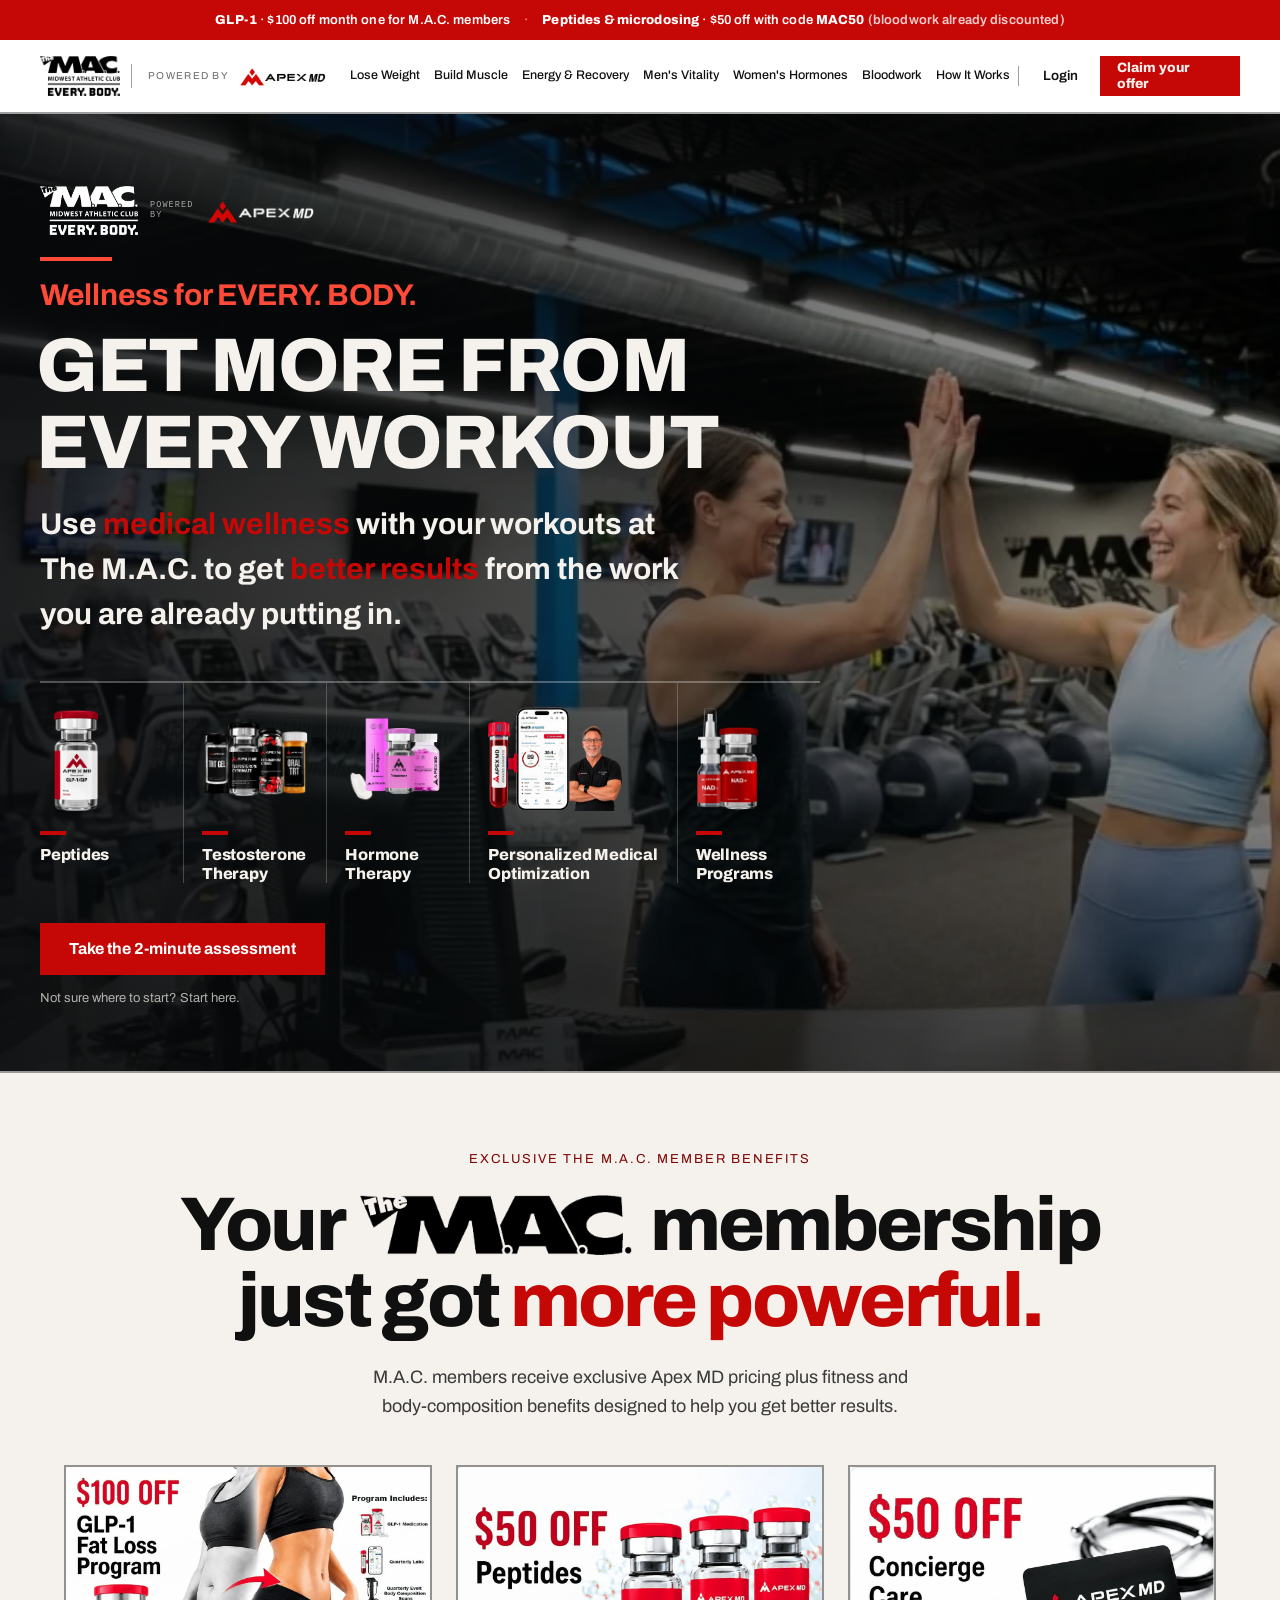
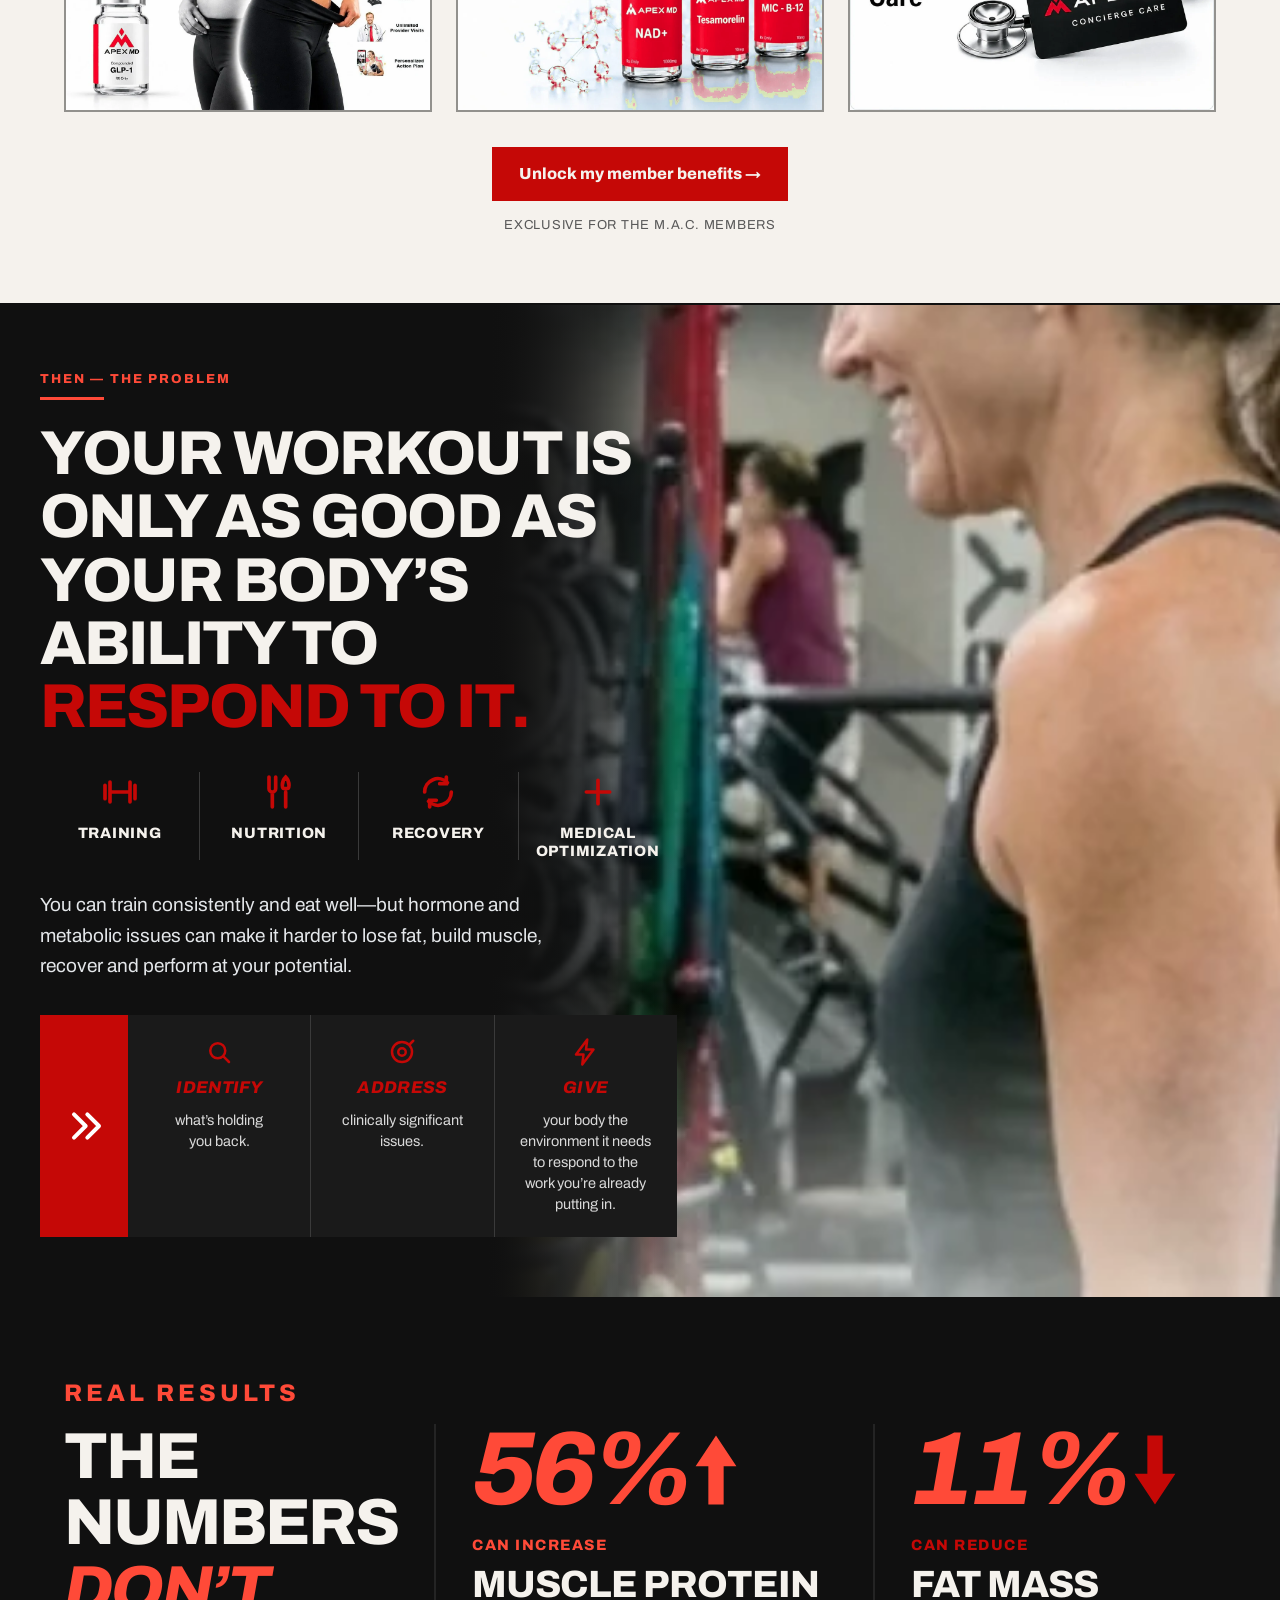
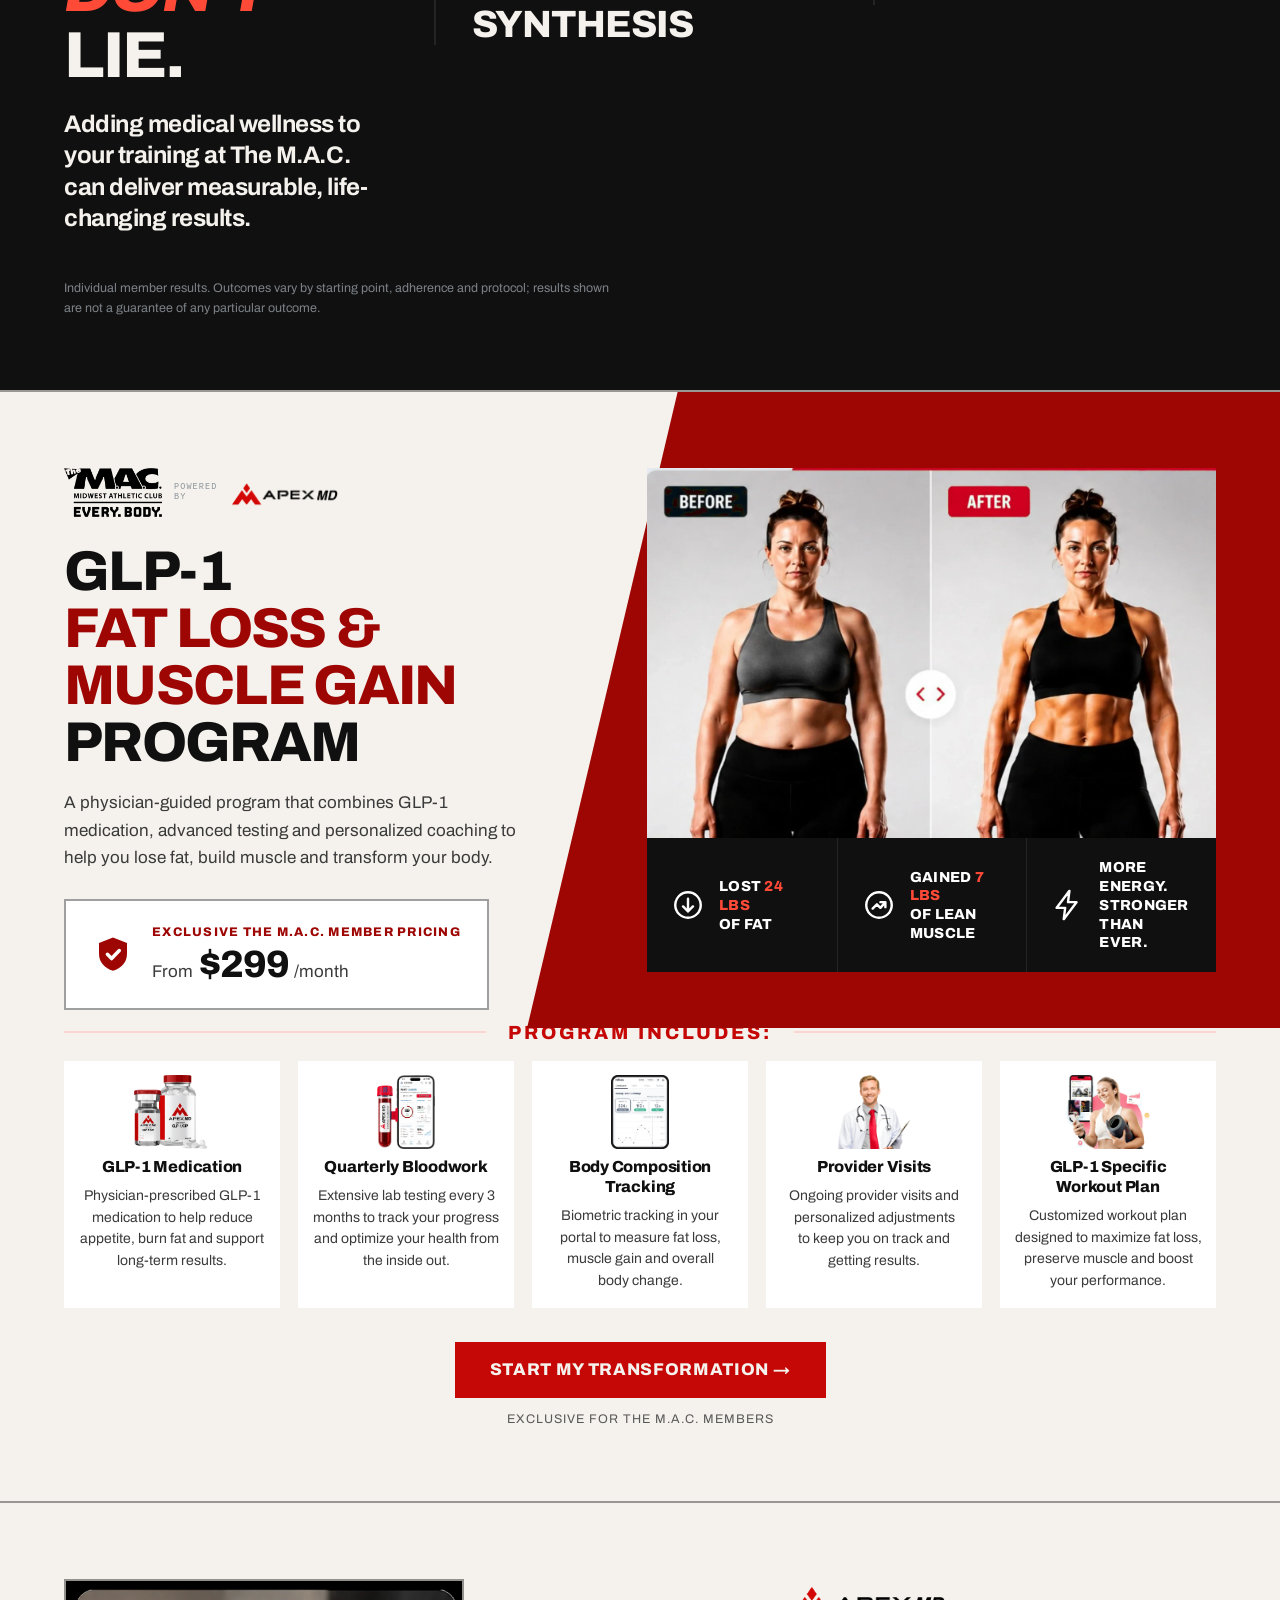
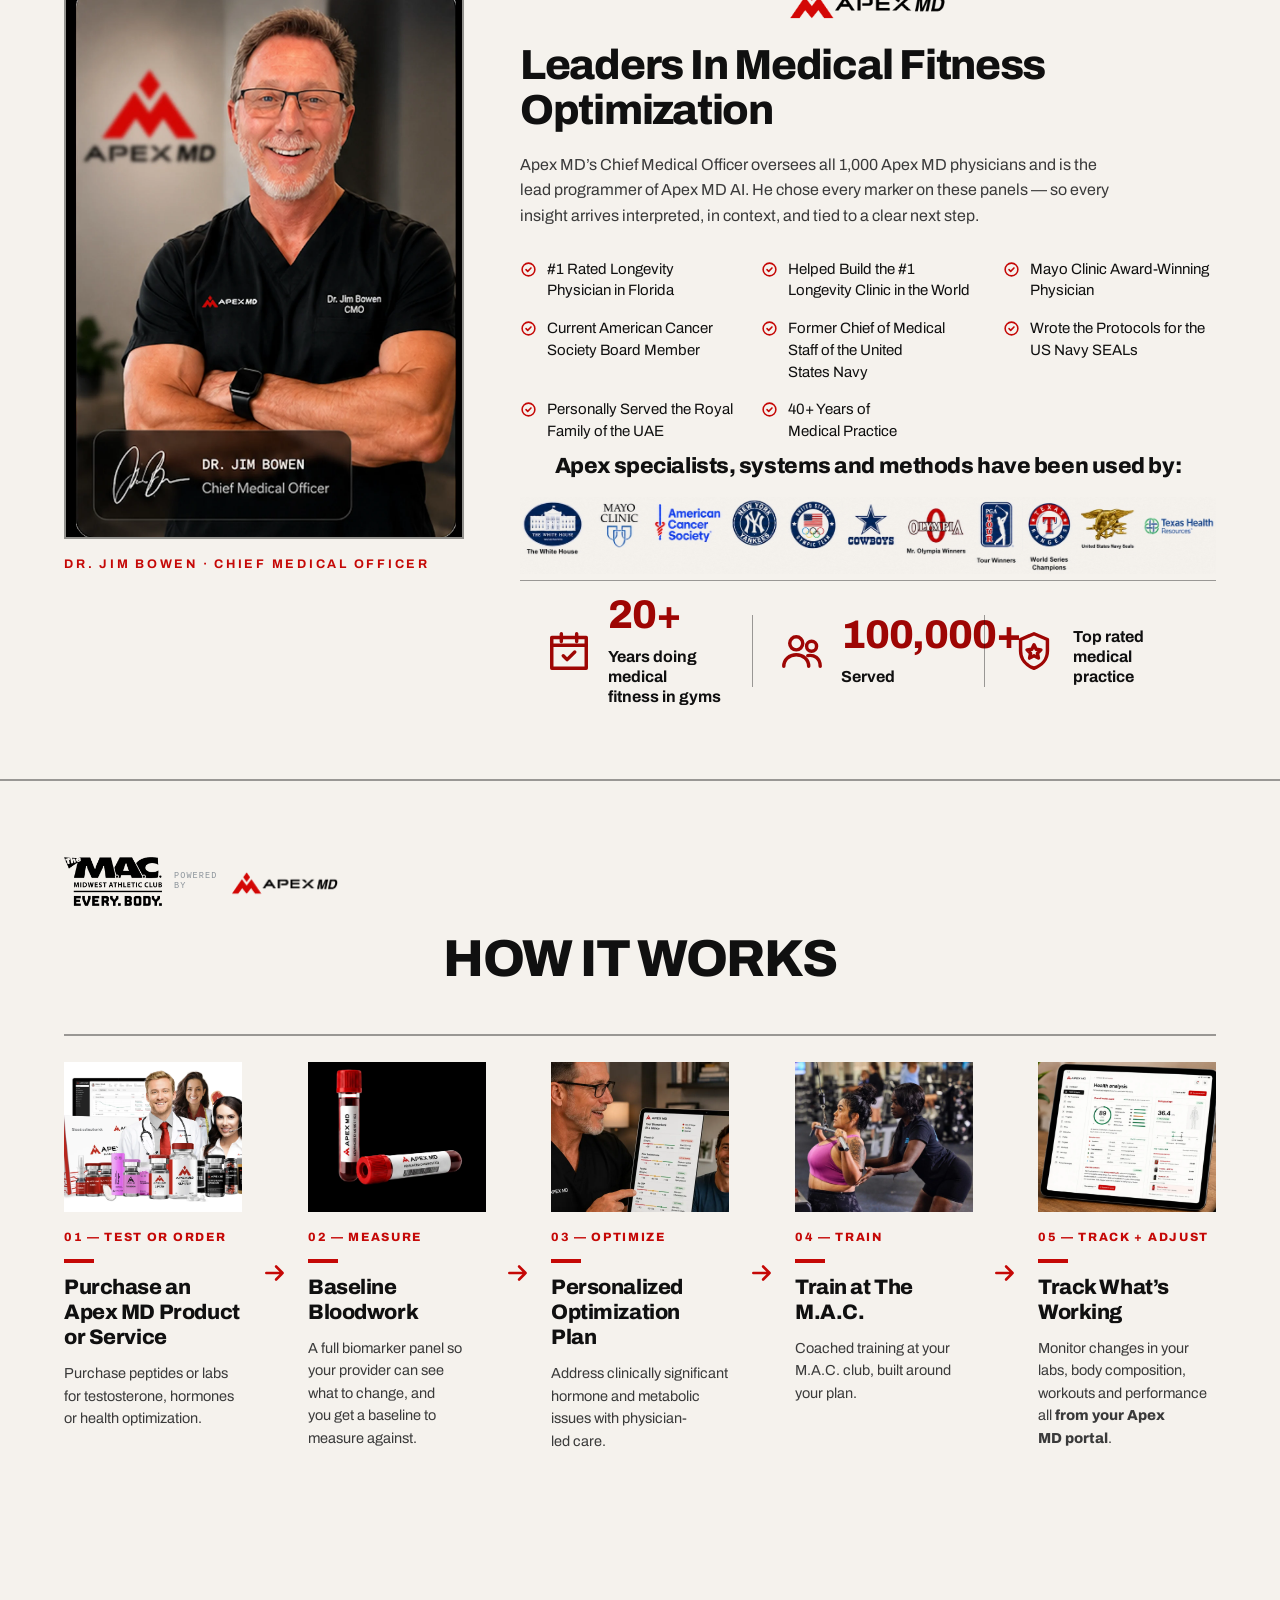
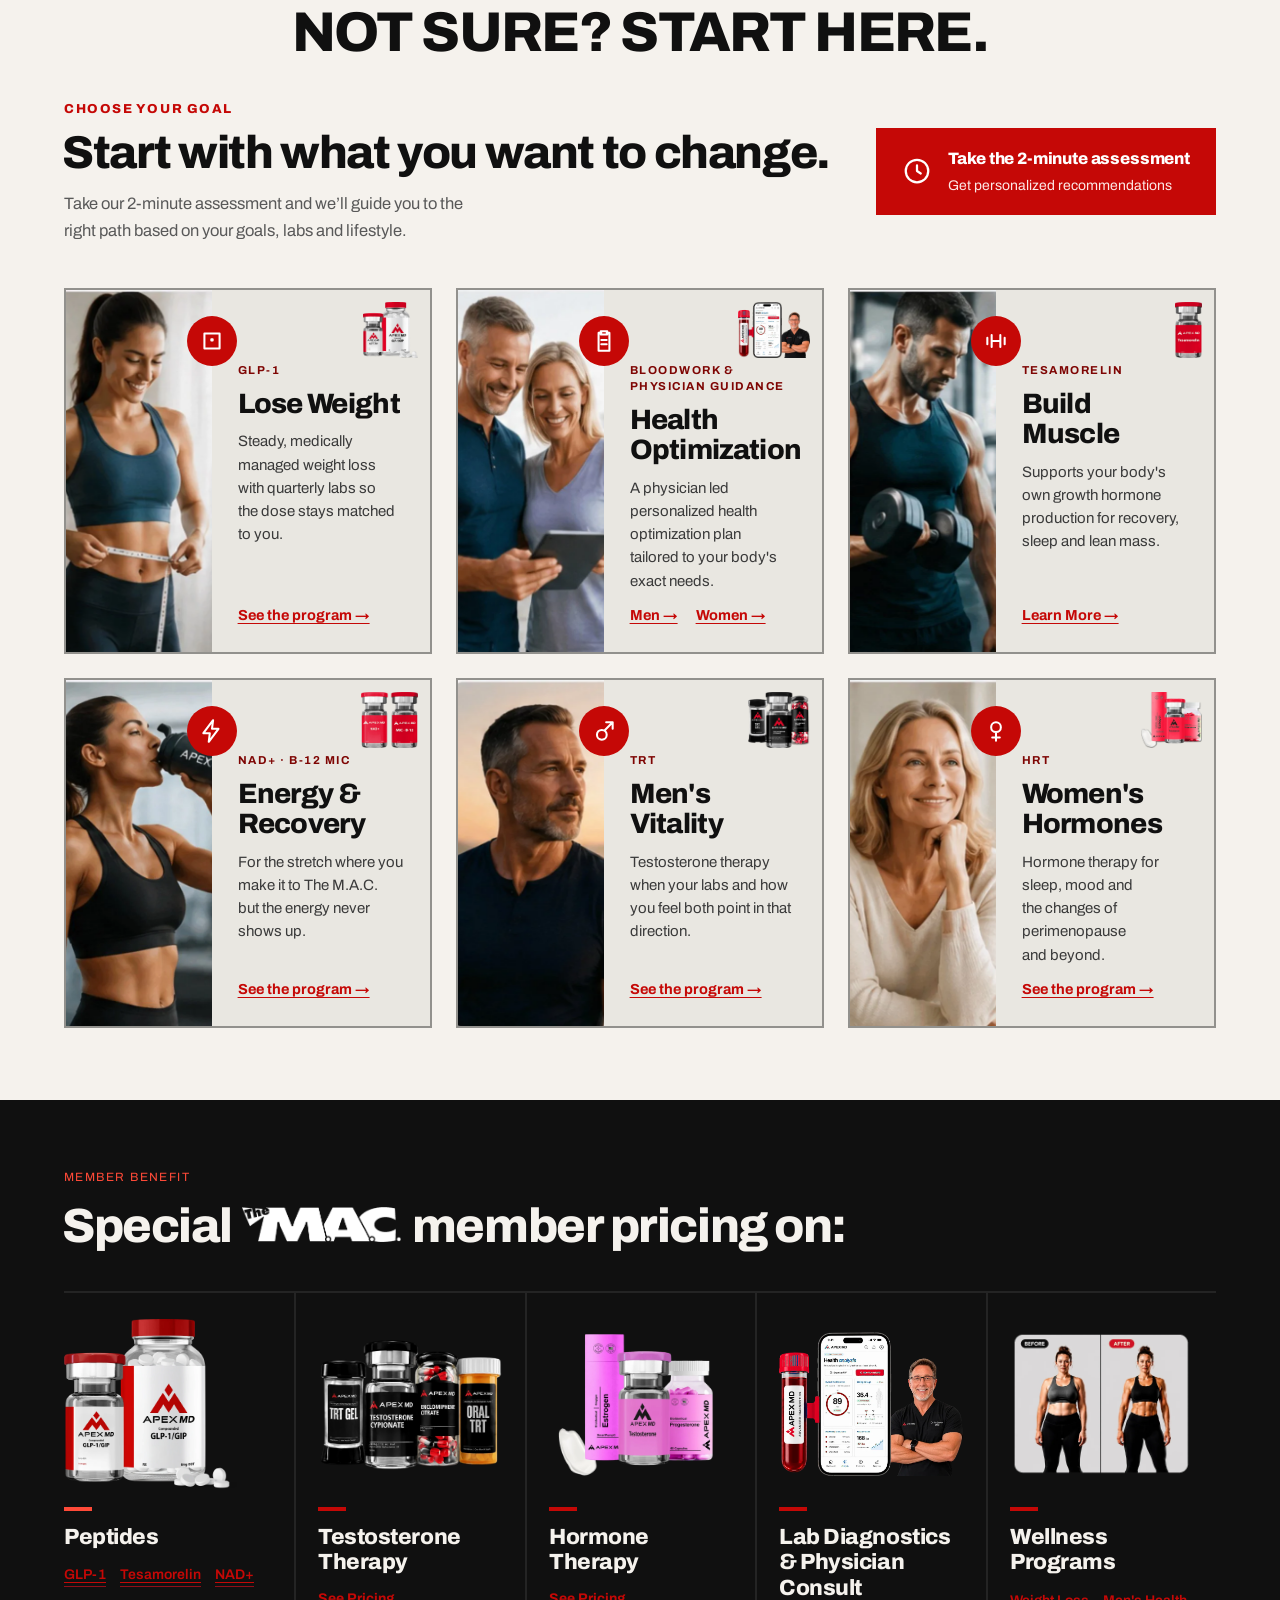
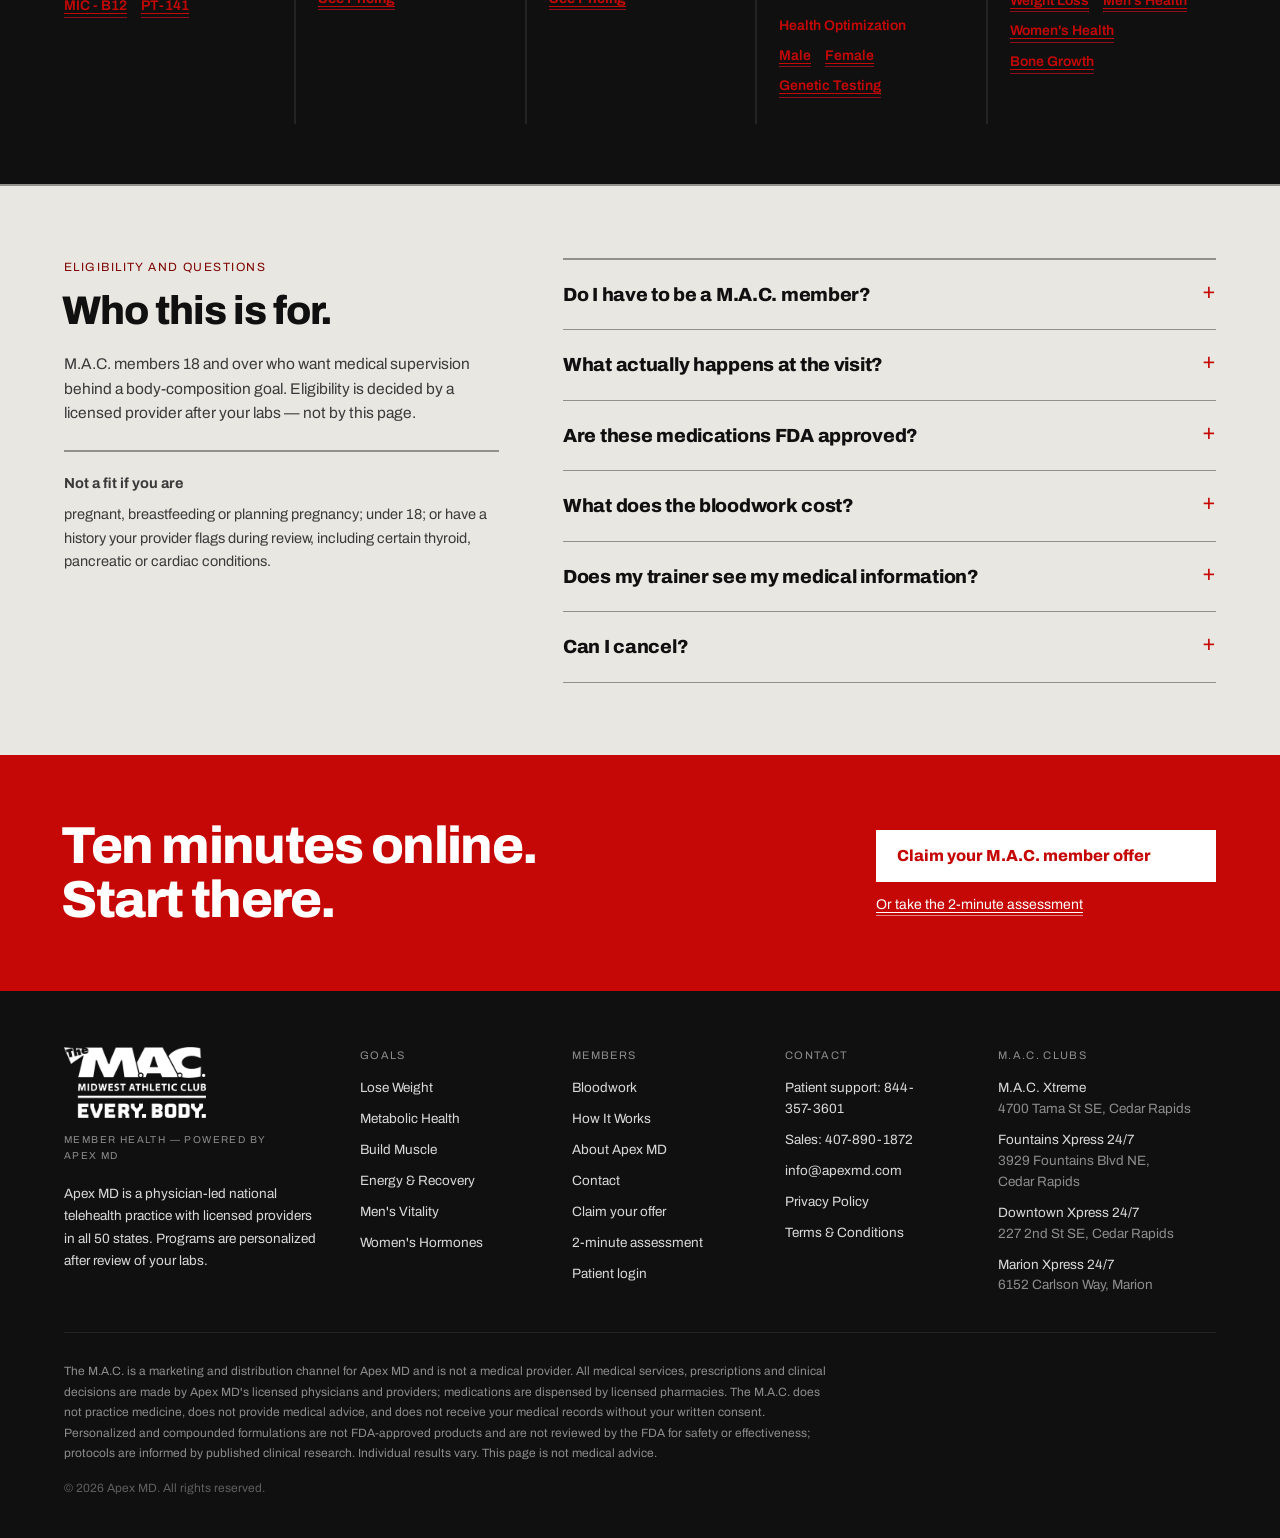
==== commit 32b986c8: "Restore InBody as the MAC body-scan brand Blake confirmed the club runs InBody scans, so the body-co" ====
--- a/index.html
+++ b/index.html
@@ -251,7 +251,7 @@
               <span style="font-size:14px;line-height:1.55;color:#3A3A3A">Extensive lab testing every 3 months to track your progress and optimize your health from the inside out.</span>
             </div>
             <div style="padding:14px 14px 16px;background:#fff;display:flex;flex-direction:column;align-items:center;text-align:center;gap:8px">
-              <img src="img/hp/inbody-app.webp?v=414e3b50" alt="Body composition results in the member app" style="display:block;height:74px;width:auto" loading="lazy" decoding="async" width="604" height="761">
+              <img src="img/hp/inbody-app.webp?v=414e3b50" alt="InBody body composition results in the InBody app" style="display:block;height:74px;width:auto" loading="lazy" decoding="async" width="604" height="761">
               <span style="font-size:16px;font-weight:800;letter-spacing:-.015em;line-height:1.25">Body Composition Tracking</span>
               <span style="font-size:14px;line-height:1.55;color:#3A3A3A">Biometric tracking in your portal to measure fat loss, muscle gain and overall body change.</span>
             </div>
@@ -927,7 +927,7 @@
               </div>
             </div>
             <div style="padding:16px;background:#fff;border:2px solid var(--color-divider);display:flex;gap:14px;align-items:flex-start">
-              <img src="img/hp/inbody-app.webp?v=414e3b50" alt="Body composition results in the member app" style="display:block;height:52px;width:auto;flex:none" loading="lazy" decoding="async" width="604" height="761">
+              <img src="img/hp/inbody-app.webp?v=414e3b50" alt="InBody body composition results in the InBody app" style="display:block;height:52px;width:auto;flex:none" loading="lazy" decoding="async" width="604" height="761">
               <div style="display:flex;flex-direction:column;gap:6px">
                 <span style="font-size:15px;font-weight:800;letter-spacing:-.015em;line-height:1.25">Body Composition Tracking</span>
                 <span style="font-size:13.5px;line-height:1.55;color:#3A3A3A">Biometric tracking in your portal to measure fat loss, muscle gain and overall body change.</span>
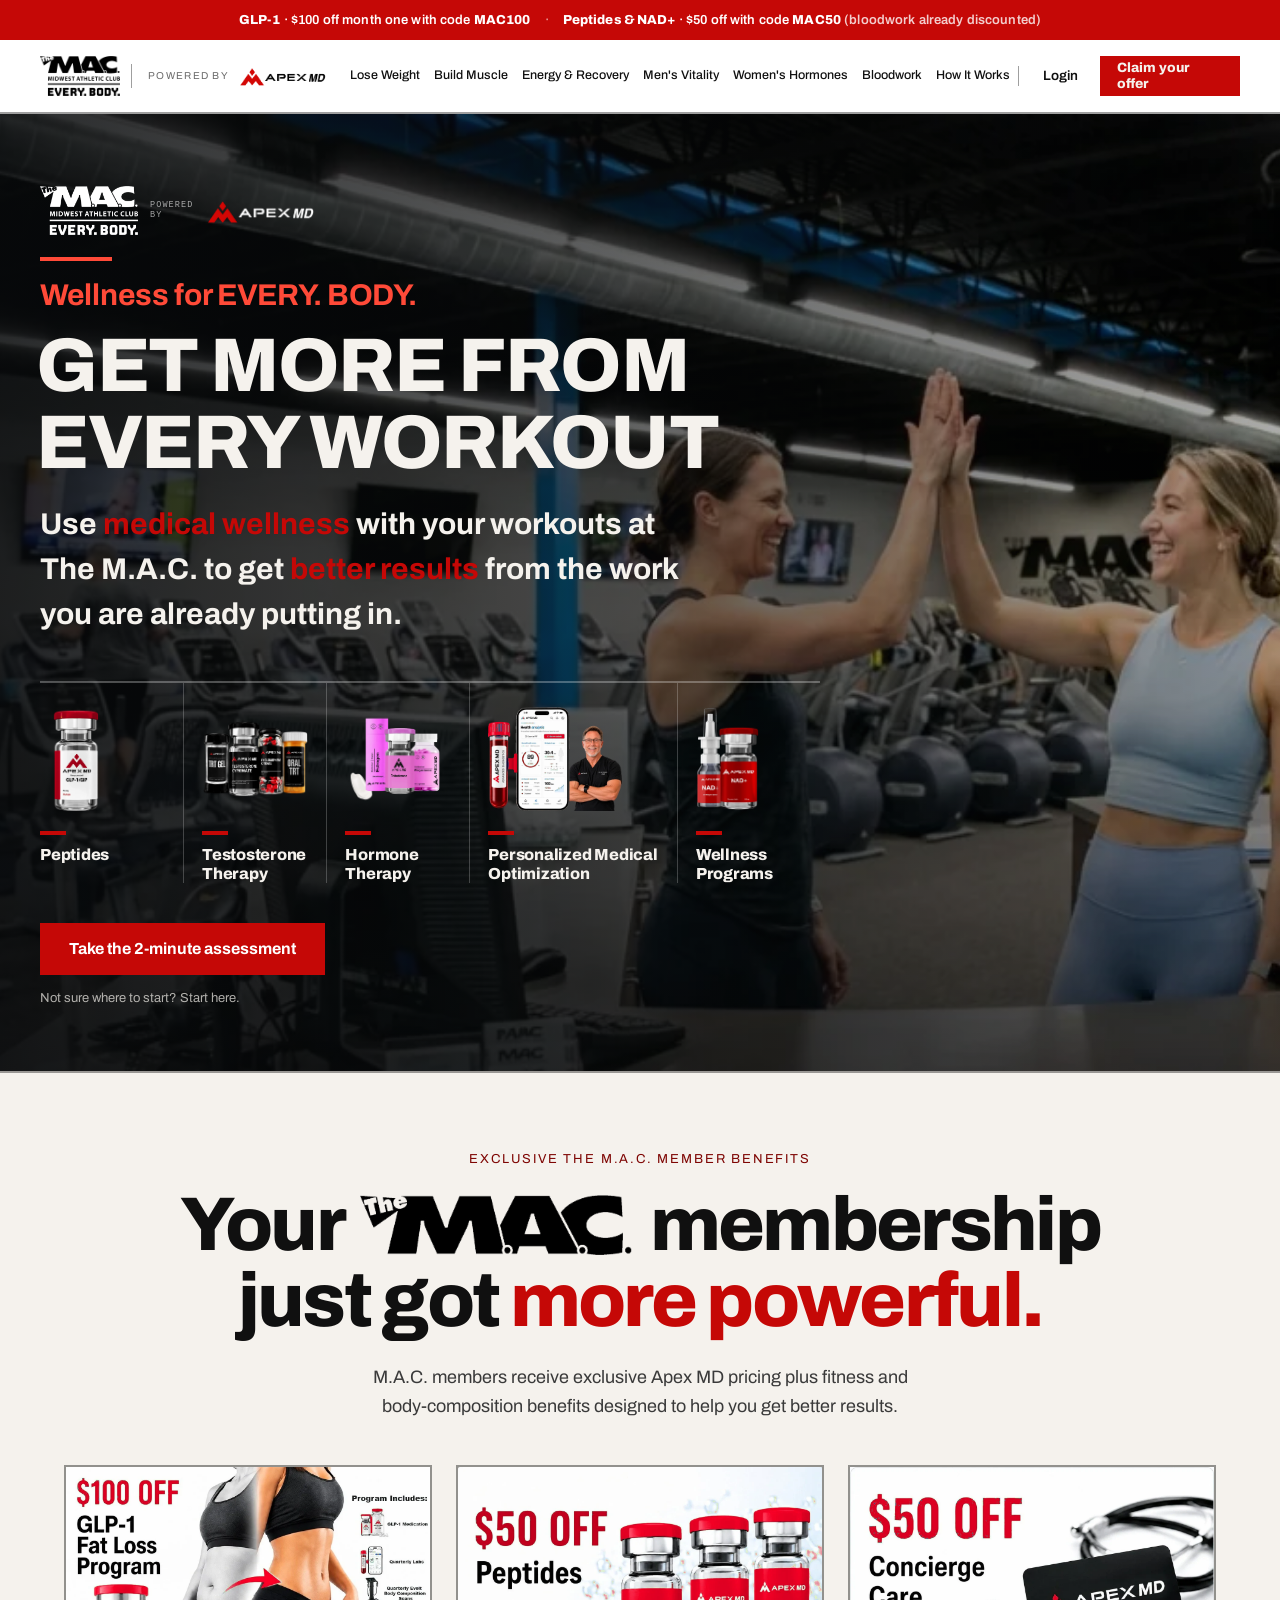
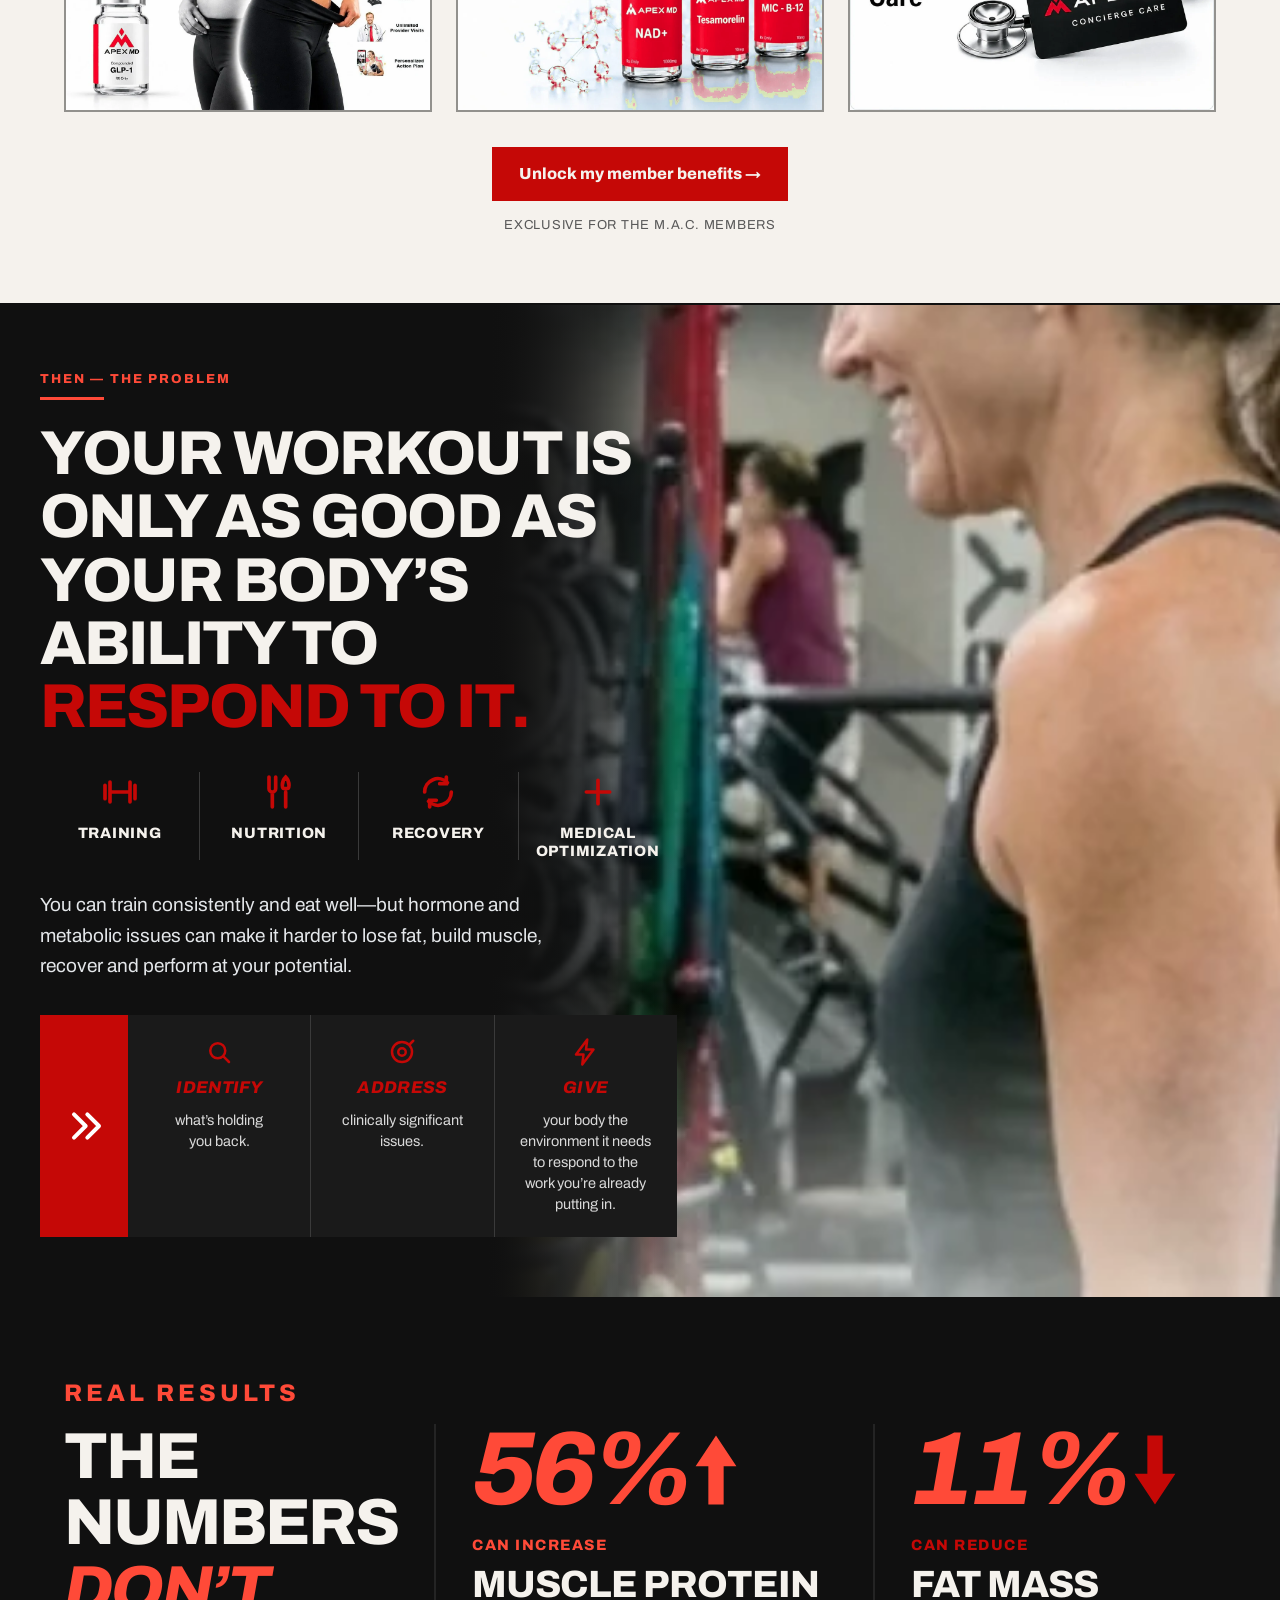
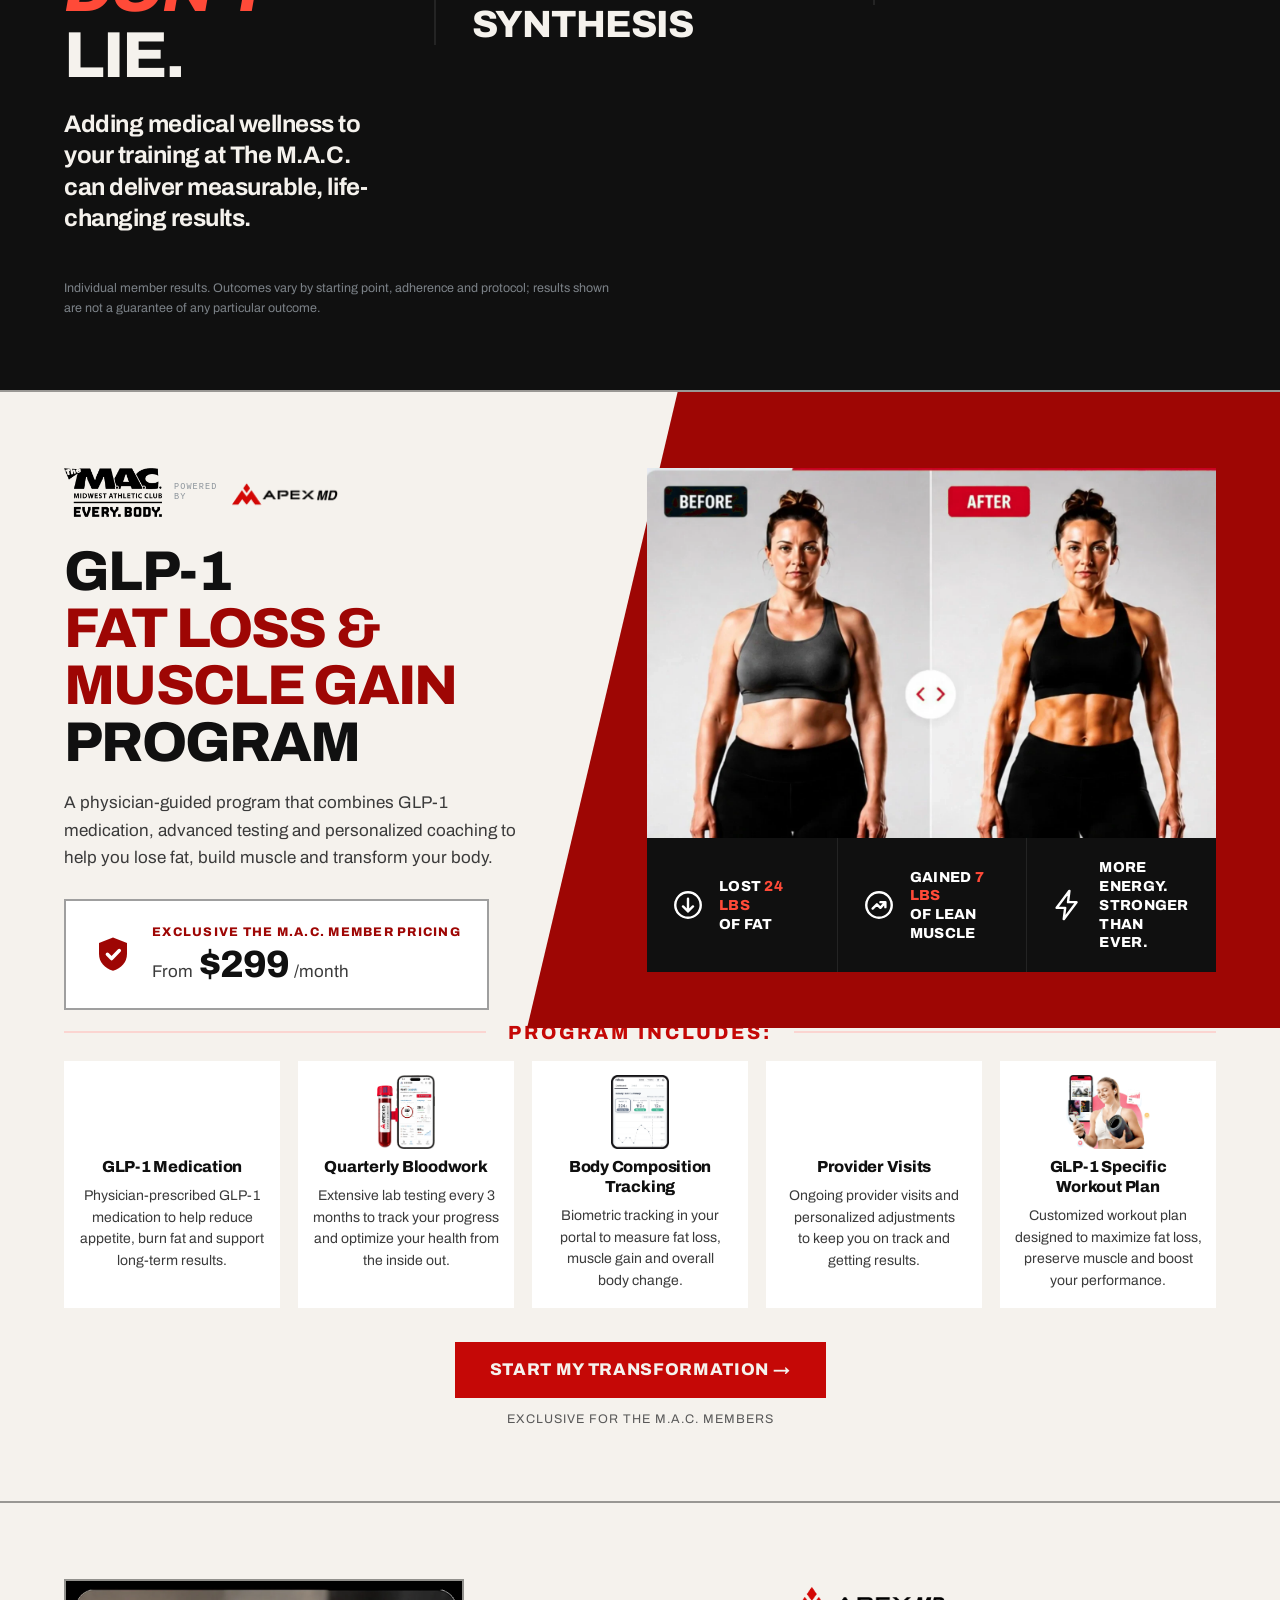
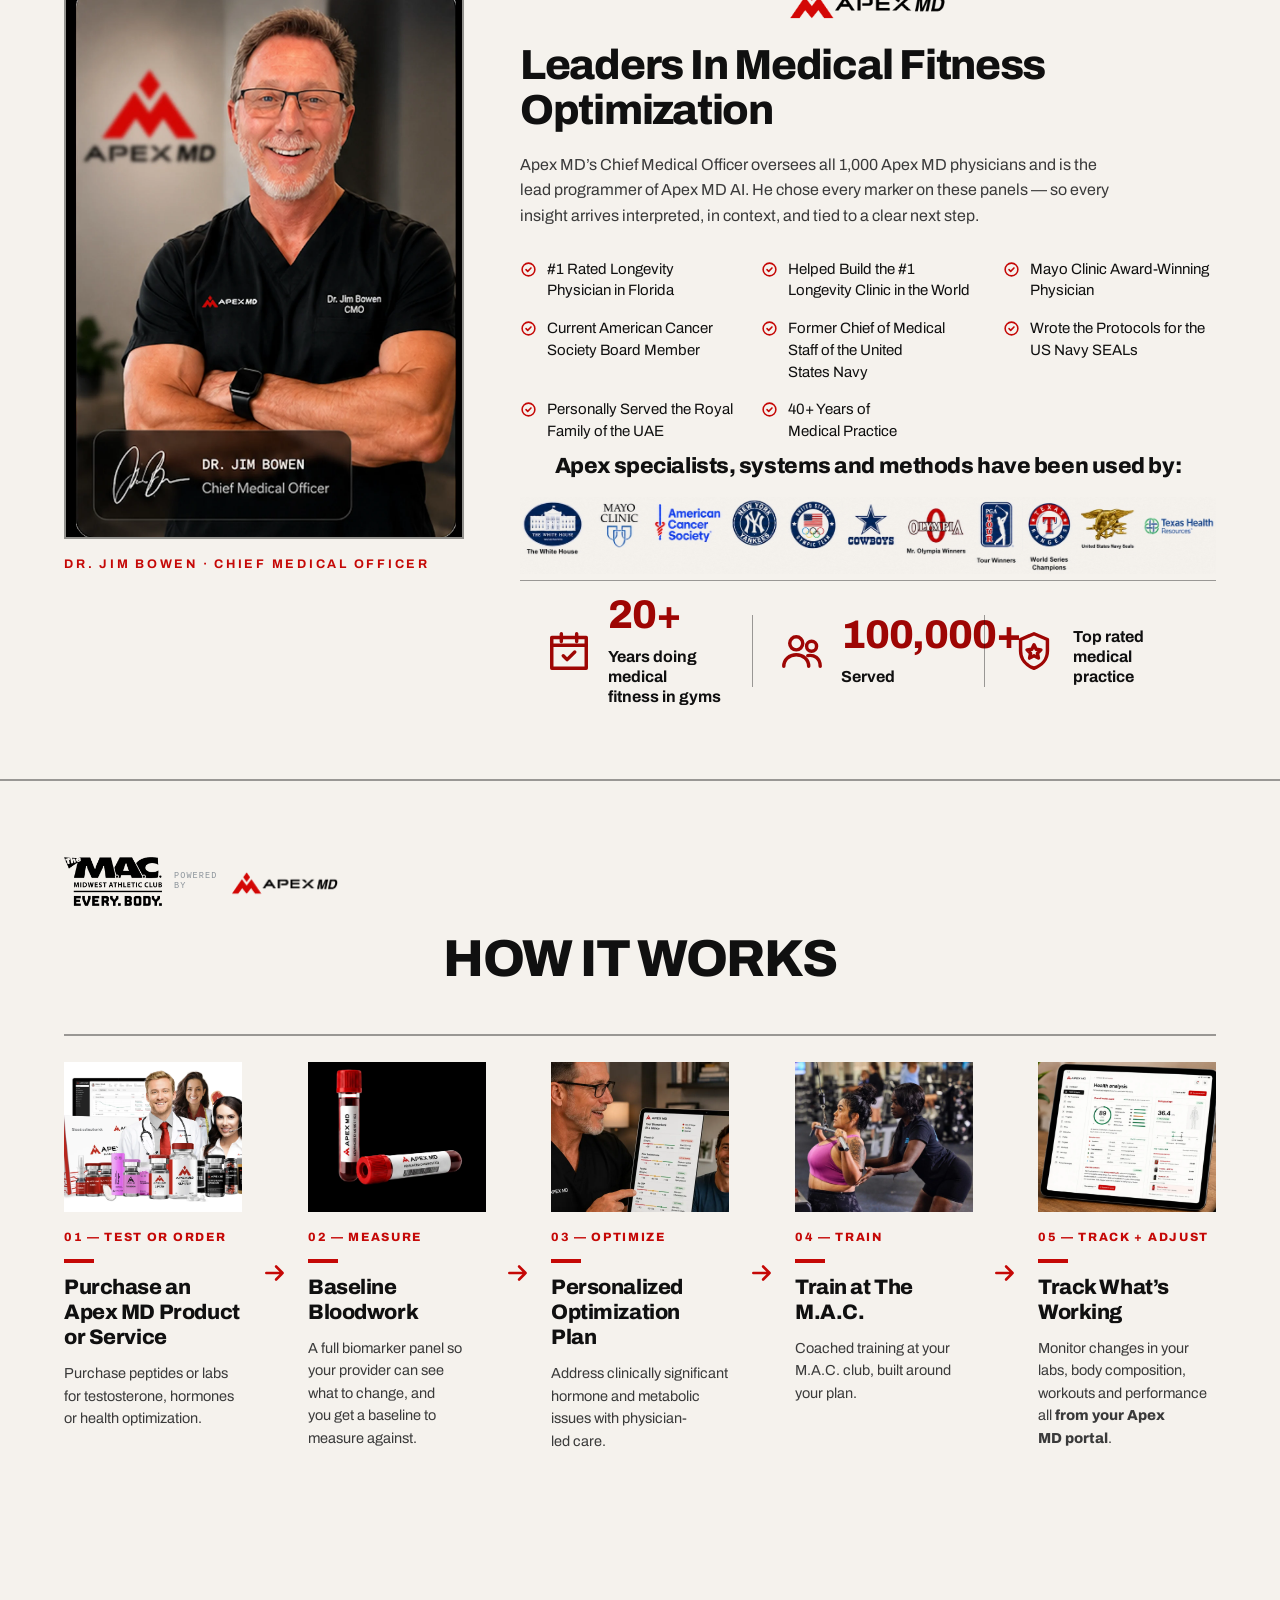
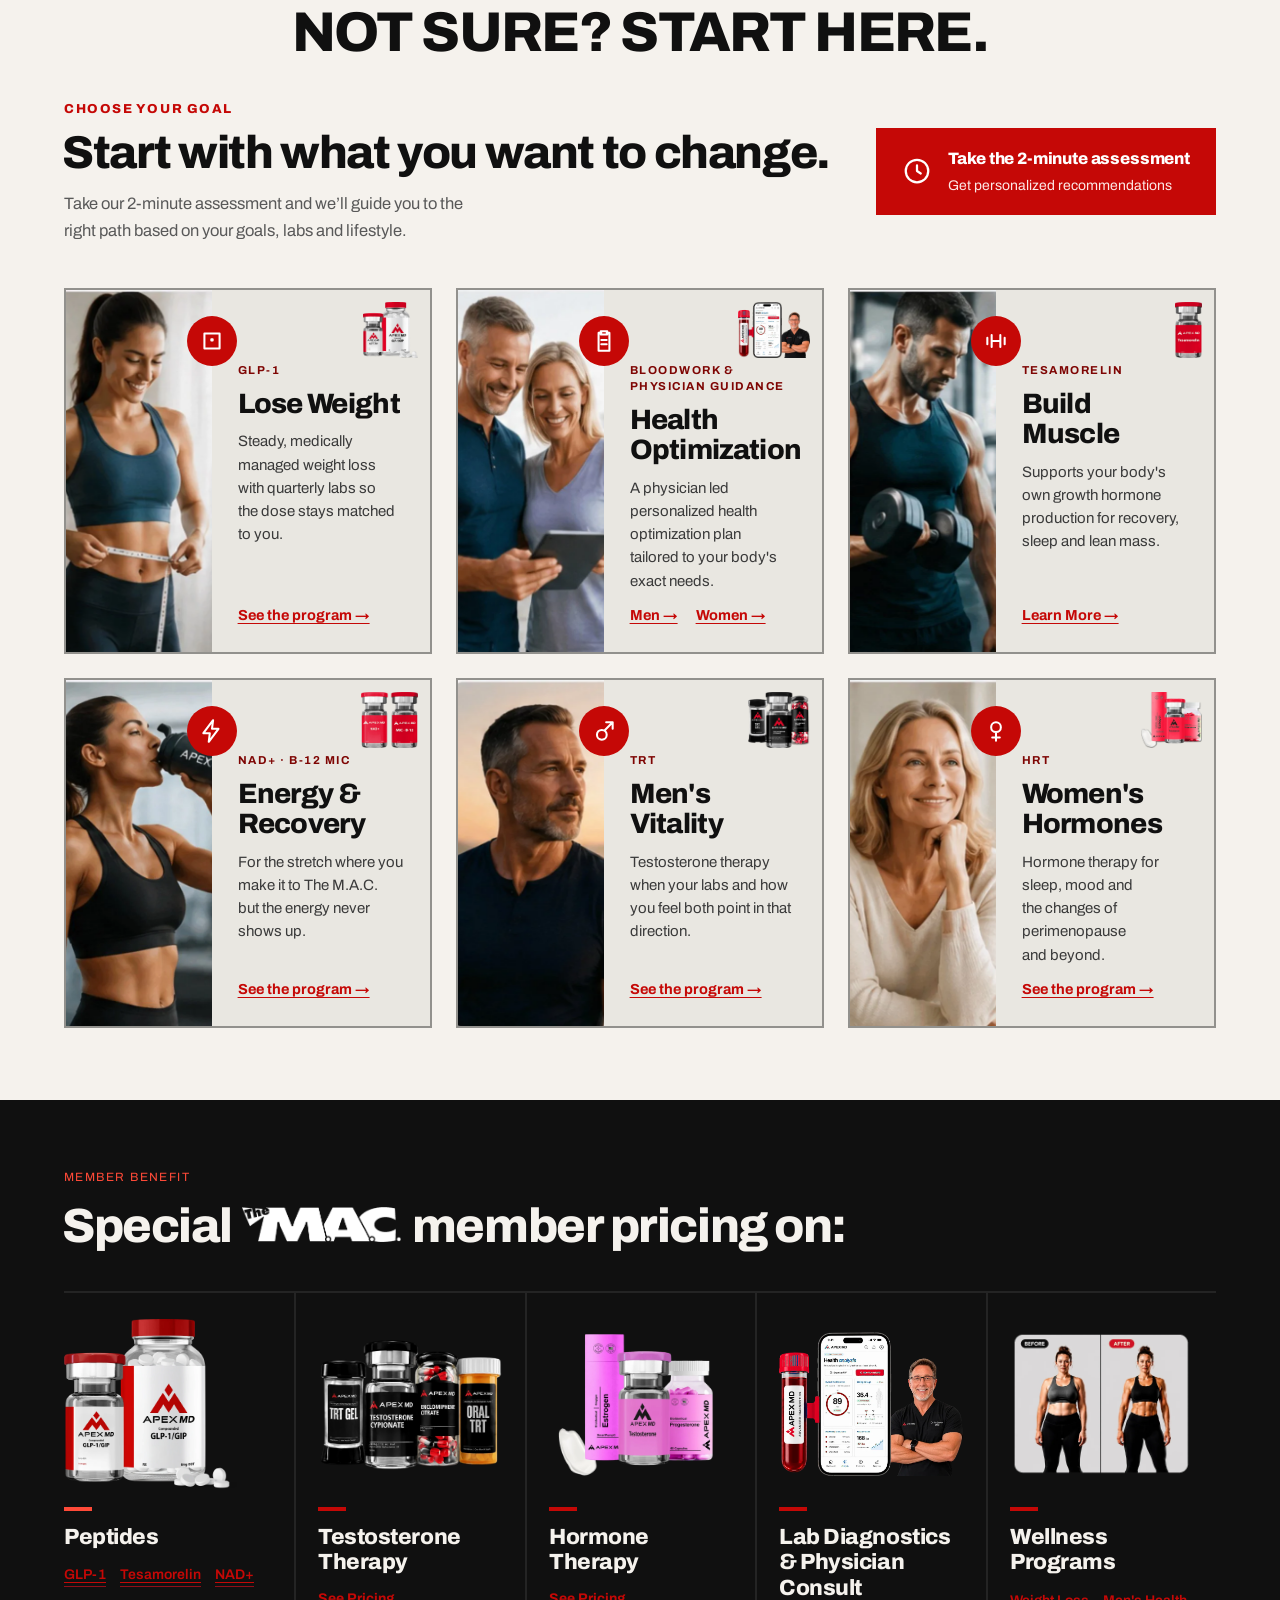
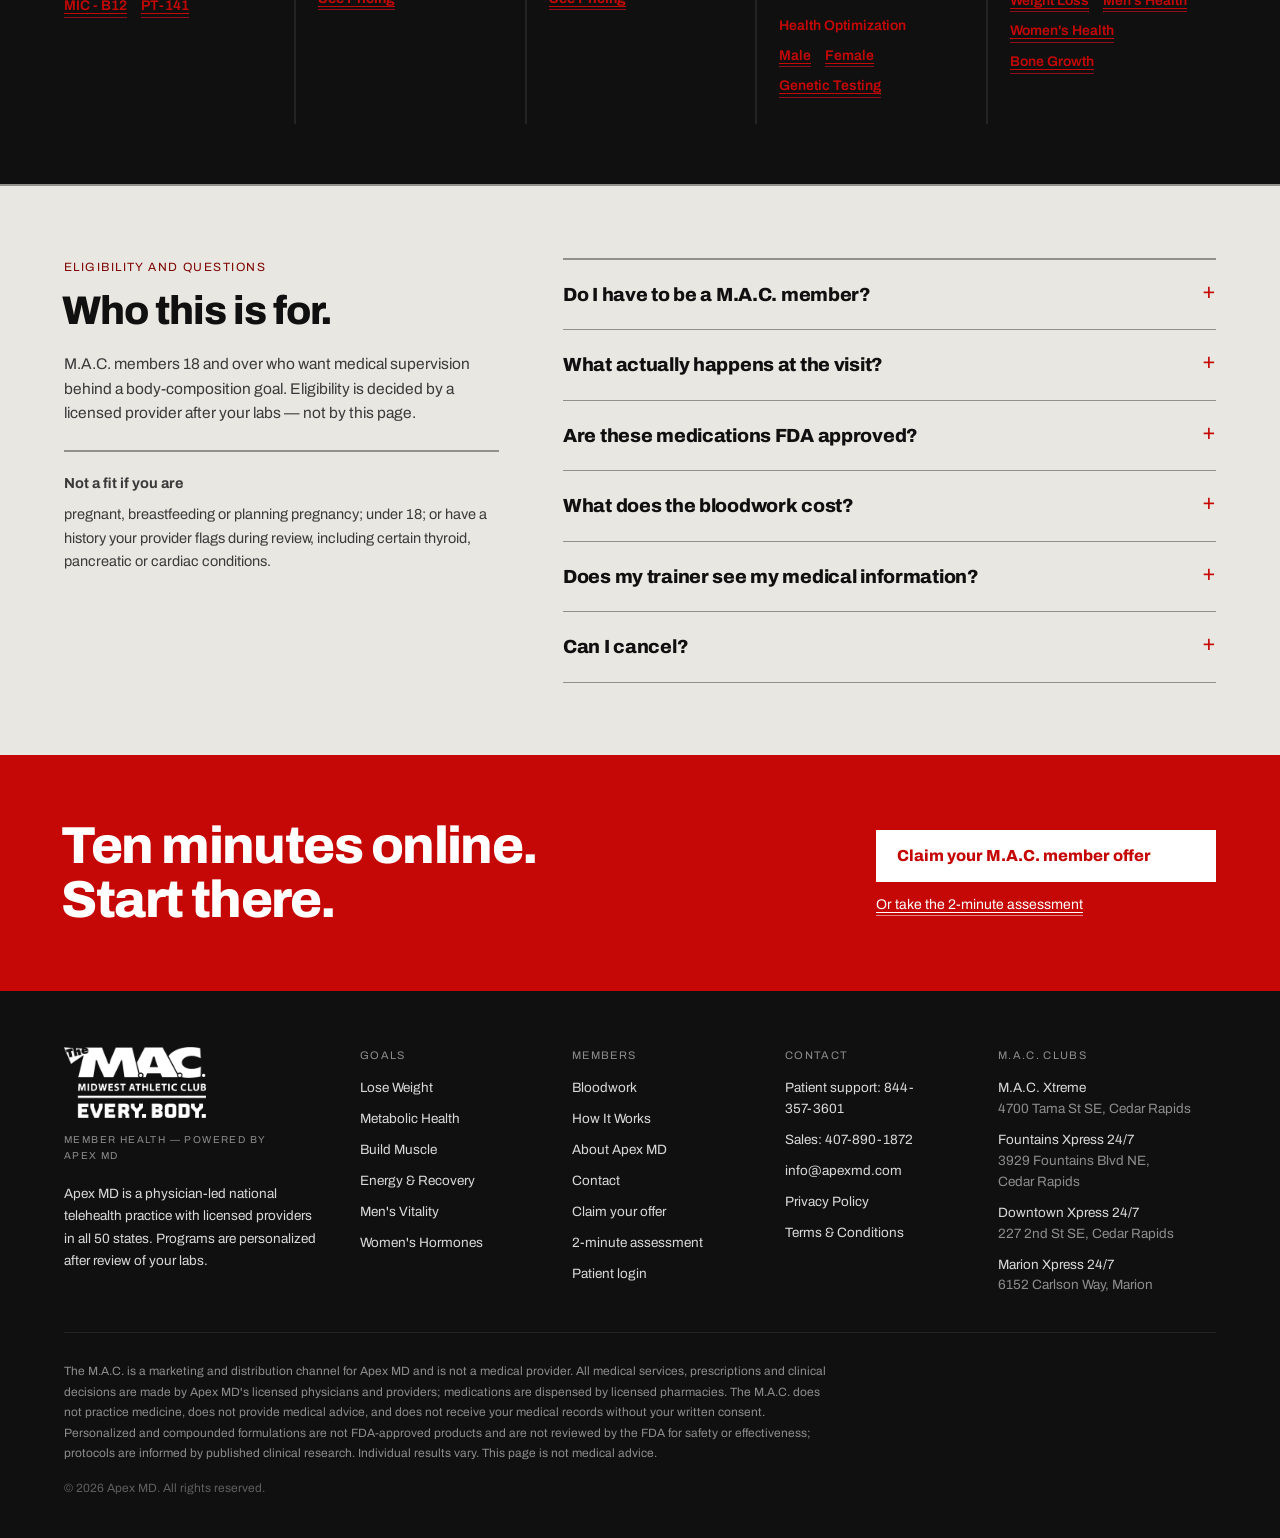
==== commit 071eb946: "Put every GLP-1 program on code MAC100 GLP-1 weight loss and microdosing both take $100 off month on" ====
--- a/index.html
+++ b/index.html
@@ -39,9 +39,9 @@
 <!-- End Google Tag Manager (noscript) -->
 <main id="top">
 <div class="hp-offerbar" role="note" aria-label="The M.A.C. member offer">
-  <span><strong>GLP-1</strong> &middot; $100 off month one for M.A.C. members</span>
+  <span><strong>GLP-1</strong> &middot; $100 off month one with code <strong>MAC100</strong></span>
   <span class="hp-offerbar__sep" aria-hidden="true">&middot;</span>
-  <span><strong>Peptides &amp; microdosing</strong> &middot; $50 off with code <strong>MAC50</strong> <span class="hp-desk-only" style="opacity:.8">(bloodwork already discounted)</span></span>
+  <span><strong>Peptides &amp; NAD+</strong> &middot; $50 off with code <strong>MAC50</strong> <span class="hp-desk-only" style="opacity:.8">(bloodwork already discounted)</span></span>
 </div>
 <div class="page page--desktop">
 
@@ -1079,7 +1079,7 @@
         </div>
 
         <div style="position:sticky;bottom:0;background:rgba(13,16,19,.96);border-top:1px solid #242424;padding:12px 18px;display:flex;align-items:center;gap:12px">
-          <div style="flex:1;min-width:0"><div style="font-size:10px;letter-spacing:.1em;text-transform:uppercase;color:#8C8C8C">The M.A.C. member offer</div><div style="font-size:13.5px;font-weight:700;color:#F5F2ED;white-space:nowrap;overflow:hidden;text-overflow:ellipsis">GLP-1 $100 off &middot; programs $50 off</div></div>
+          <div style="flex:1;min-width:0"><div style="font-size:10px;letter-spacing:.1em;text-transform:uppercase;color:#8C8C8C">The M.A.C. member offer</div><div style="font-size:13.5px;font-weight:700;color:#F5F2ED;white-space:nowrap;overflow:hidden;text-overflow:ellipsis">GLP-1 $100 off &middot; peptides $50 off</div></div>
           <a href="https://formmac.apexmd.com/?categoryId=bloodwork" data-intake="body-scan" class="btn btn-primary" style="min-height:46px;padding:0 18px;font-size:14.5px;white-space:nowrap">Claim your offer</a>
         </div>
 
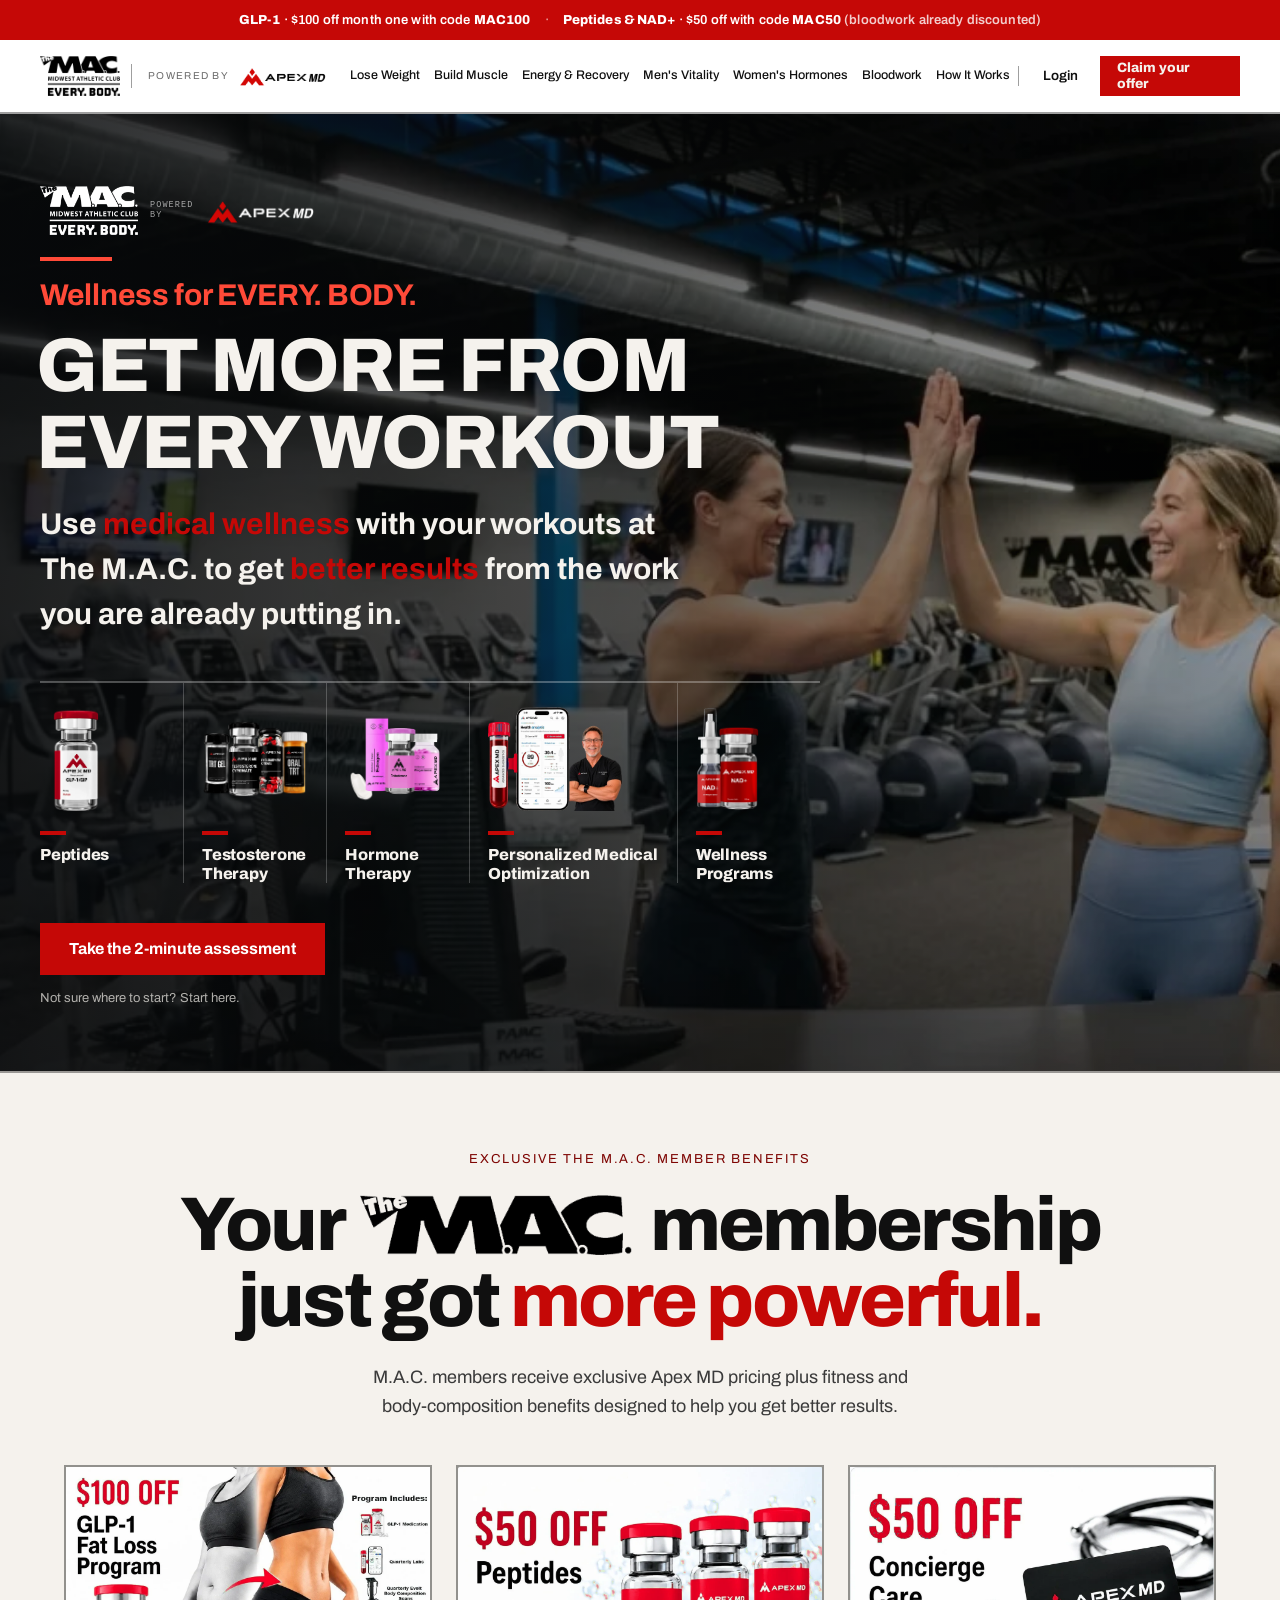
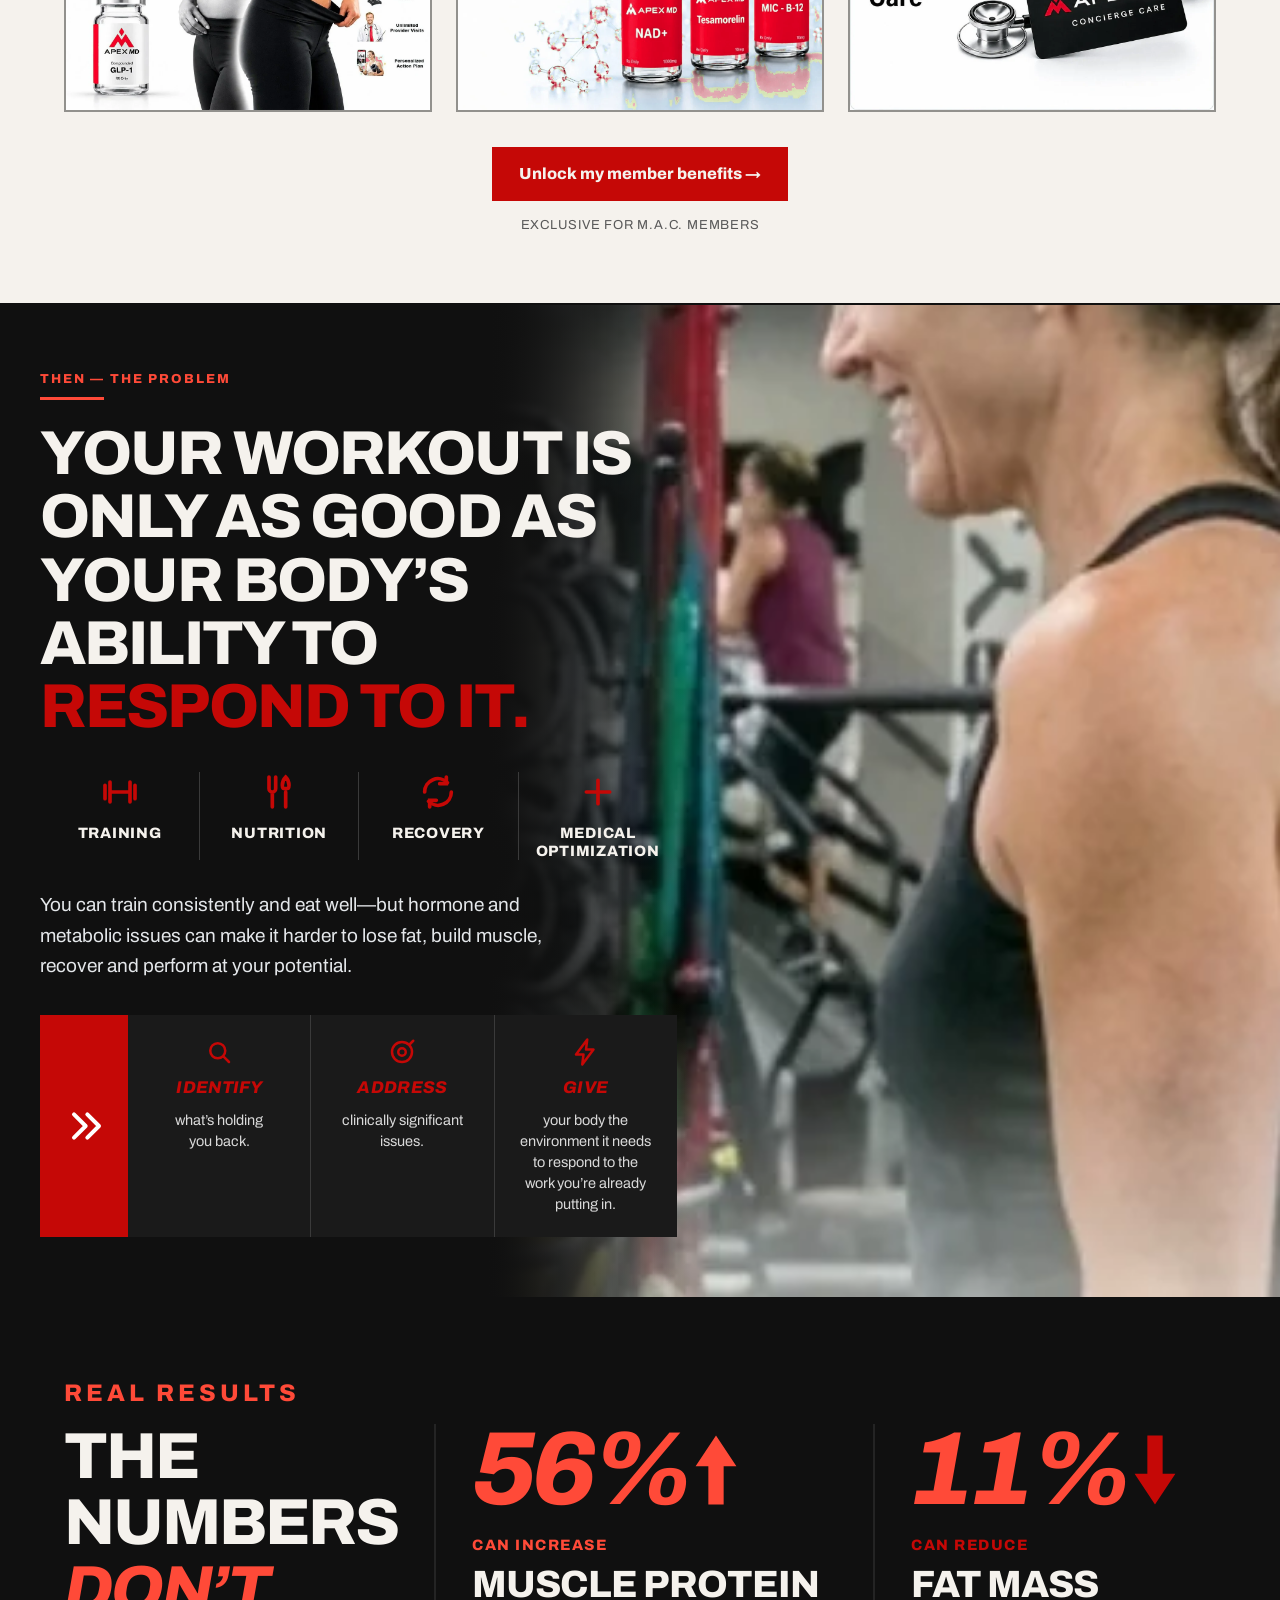
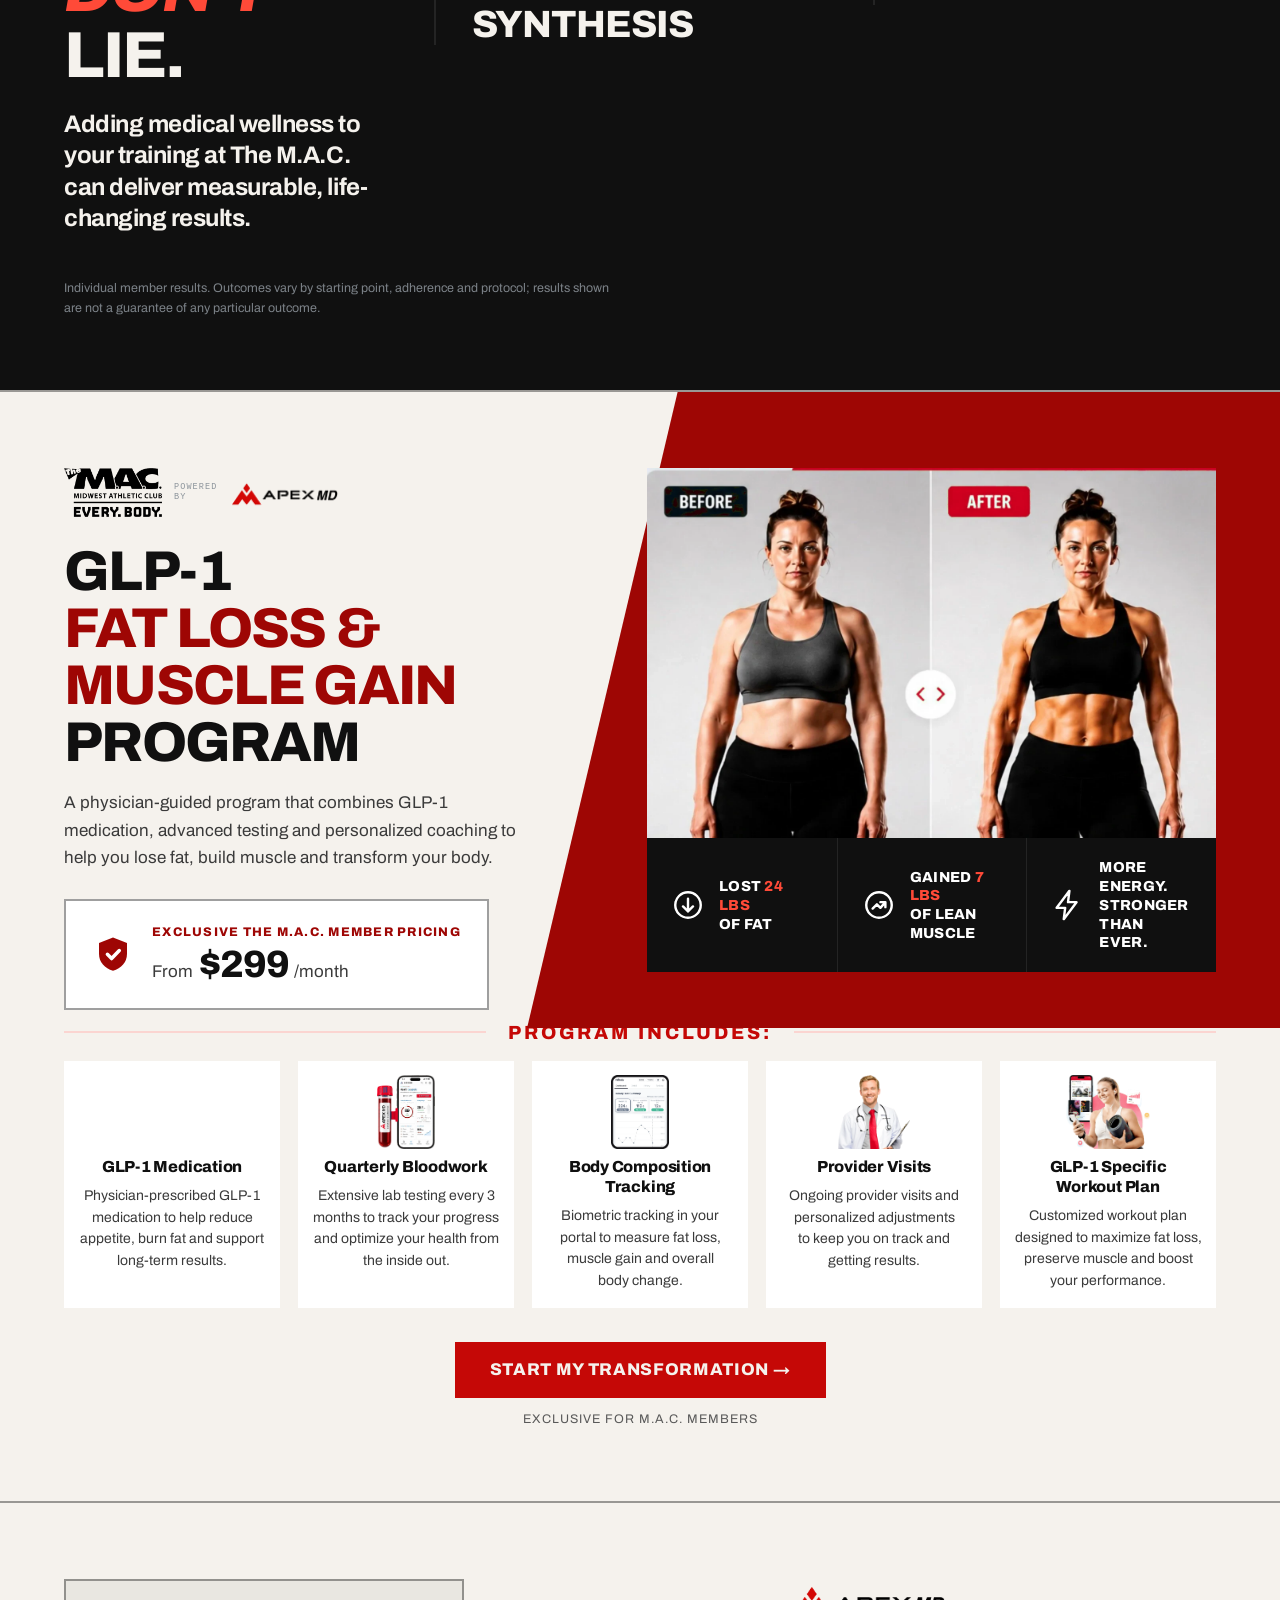
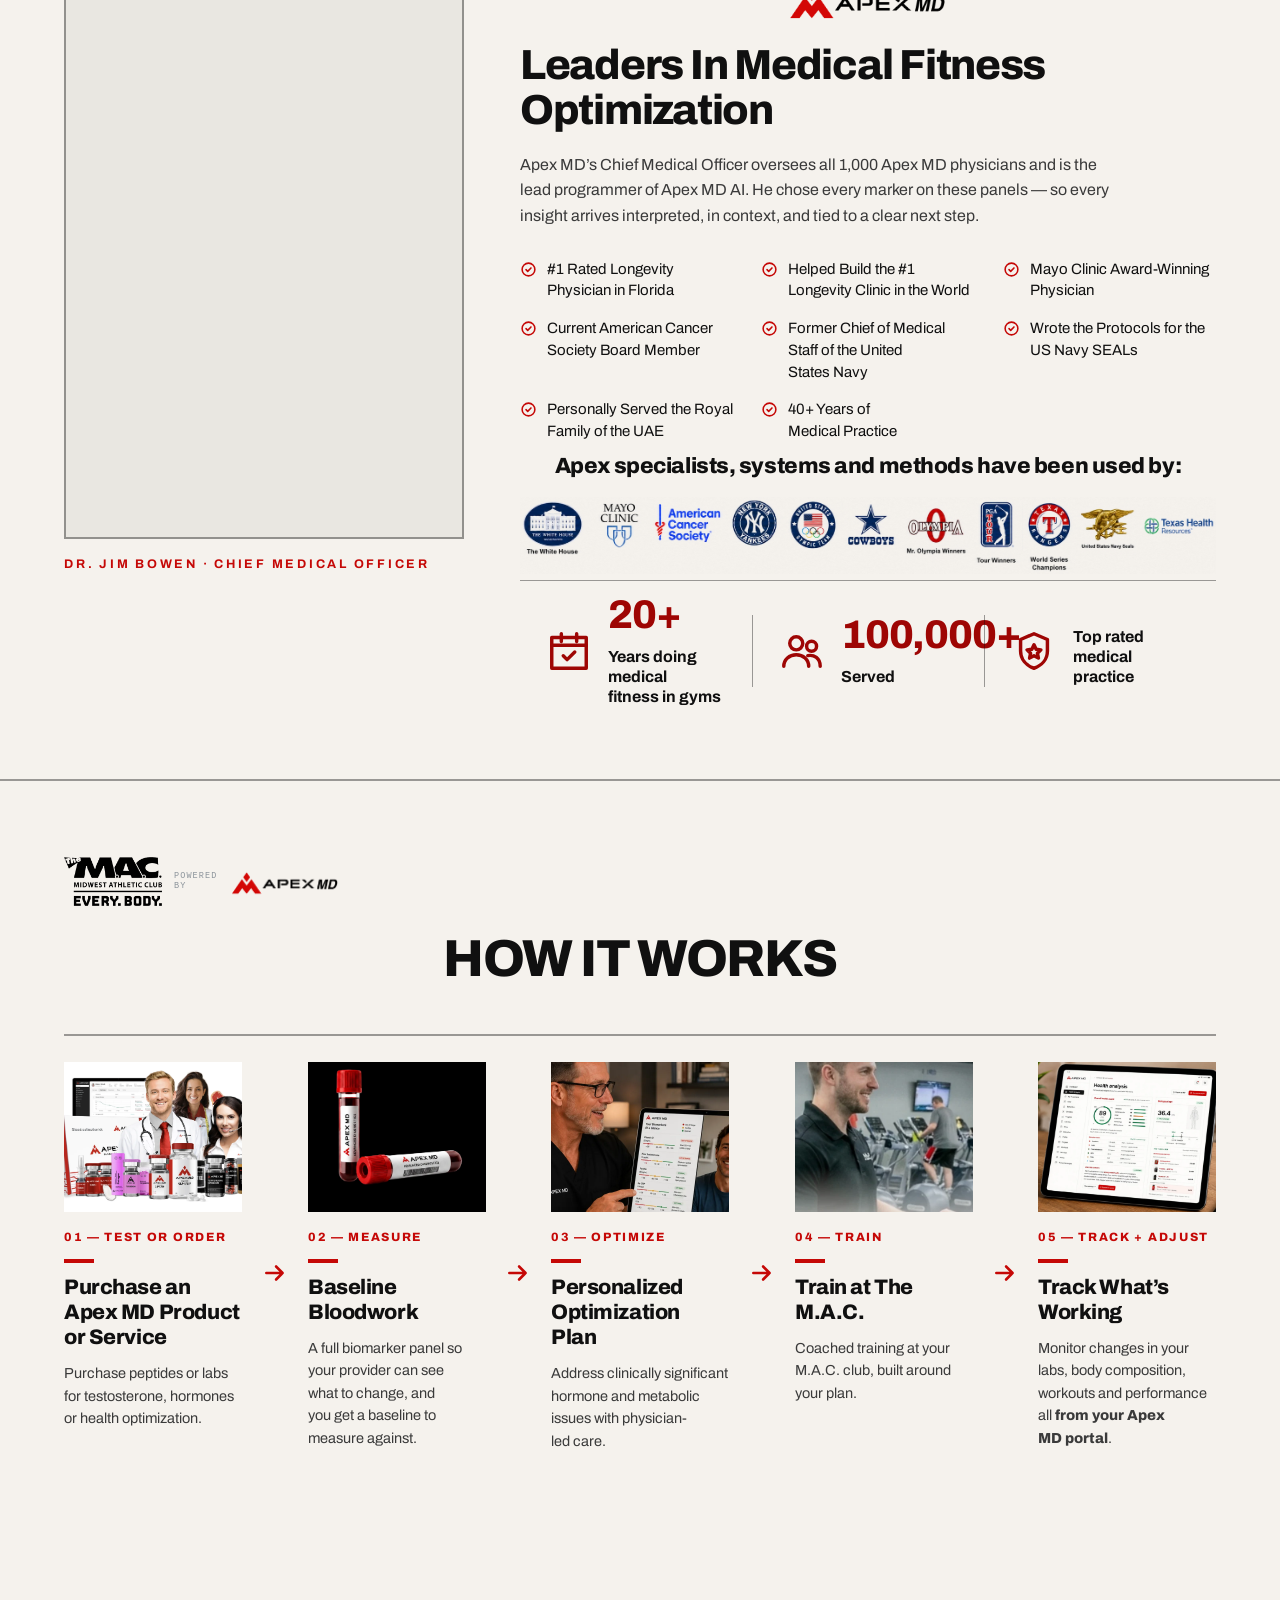
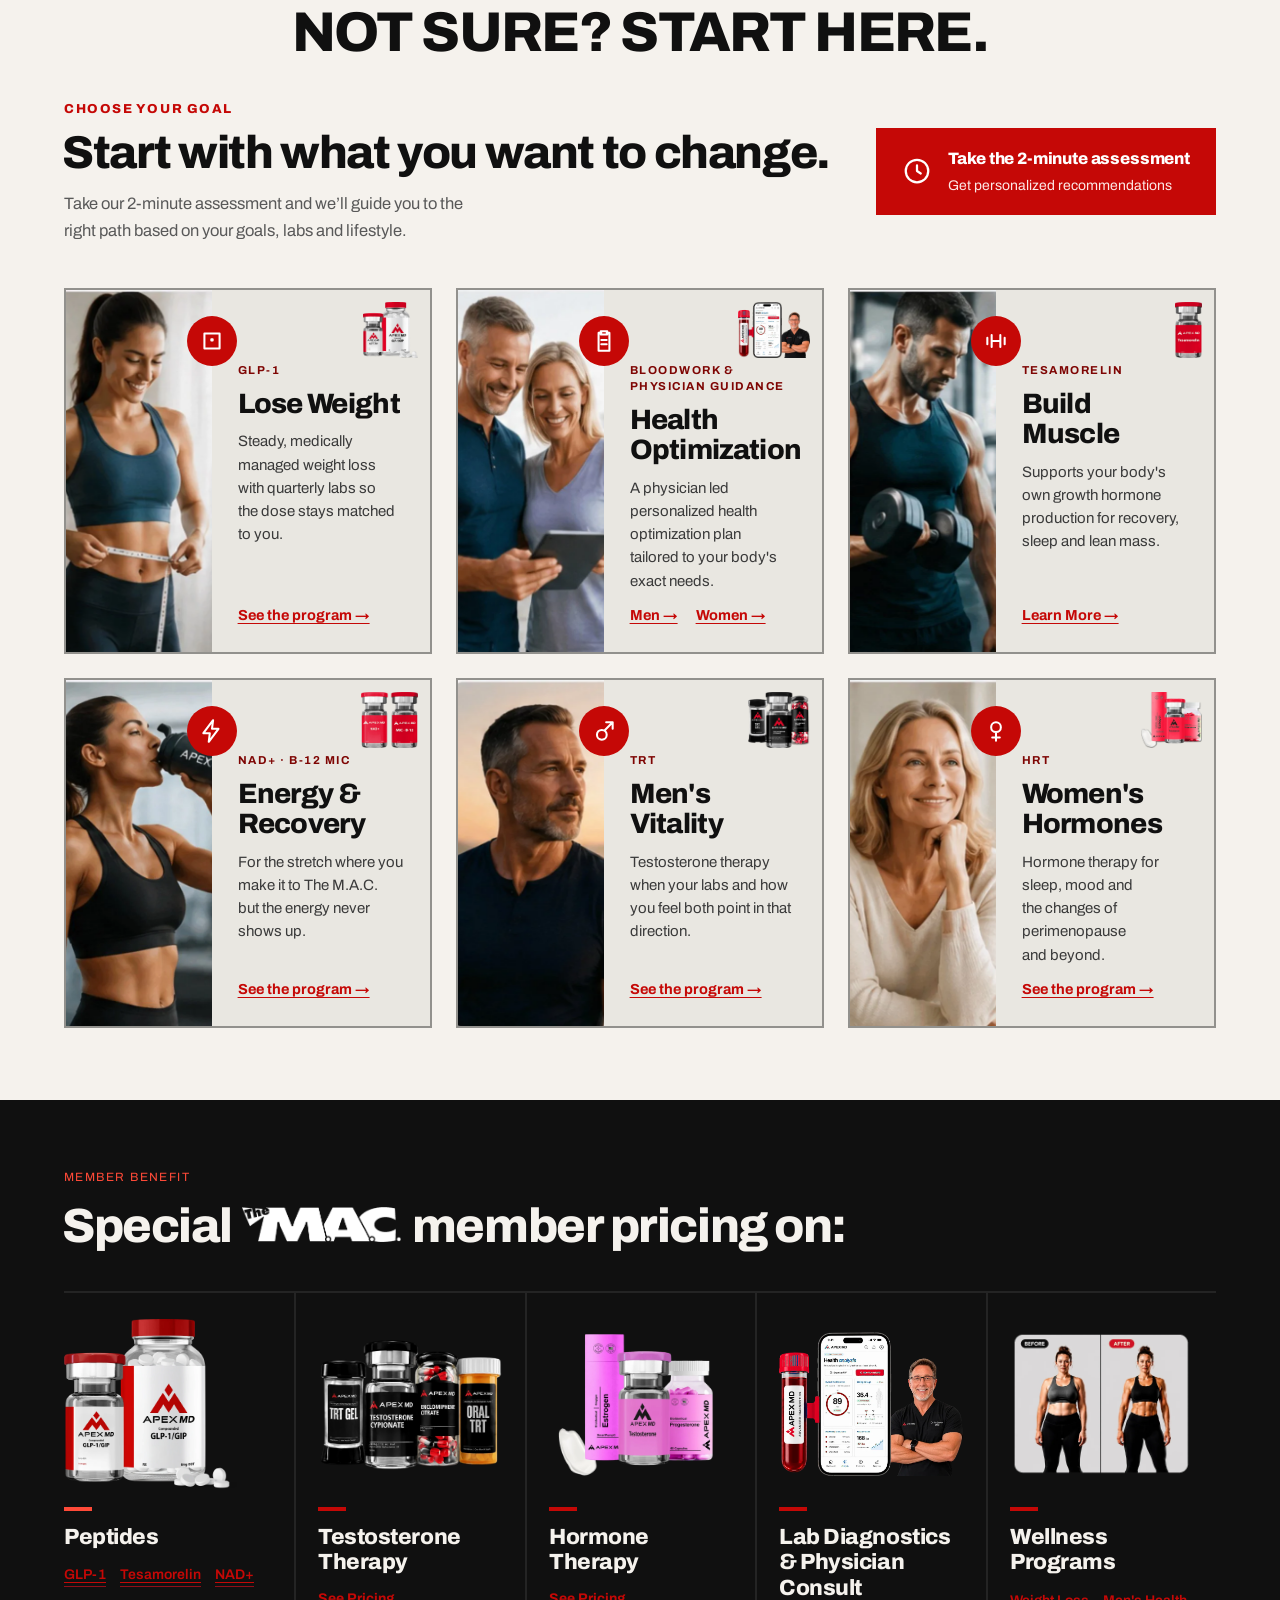
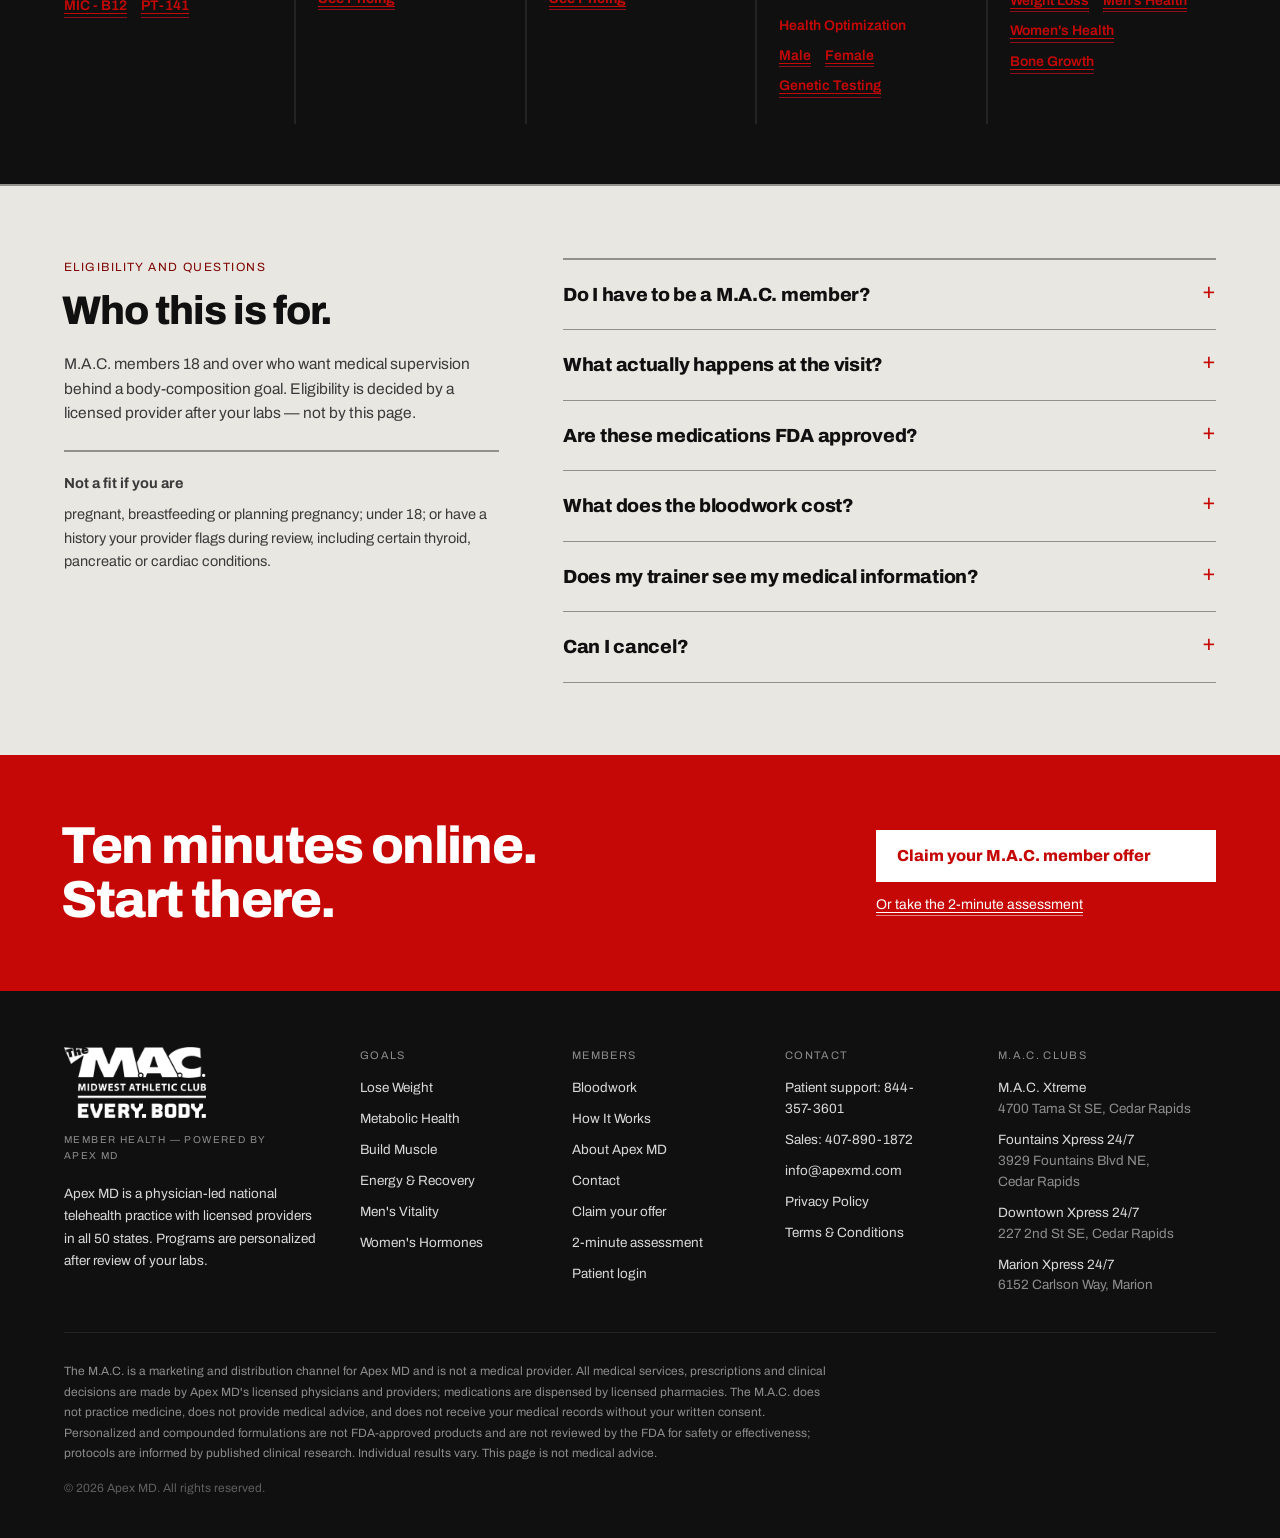
==== commit 9e9c840c: "Scrub the site of other partners and fix what the audit turned up Other partners - "Back to The M.A." ====
--- a/index.html
+++ b/index.html
@@ -113,7 +113,7 @@
             </div>
           <div style="display:flex;flex-direction:column;align-items:center;gap:14px;margin-top:36px">
             <a href="https://formmac.apexmd.com/?categoryId=weight-loss" data-intake="assessment" data-action="open-assess" class="btn btn-primary" style="font-size:16px;padding:16px 26px">Unlock my member benefits →</a>
-            <span style="font-size:13px;letter-spacing:.06em;text-transform:uppercase;color:#595959">Exclusive for The M.A.C. members</span>
+            <span style="font-size:13px;letter-spacing:.06em;text-transform:uppercase;color:#595959">Exclusive for M.A.C. members</span>
           </div>
         </div>
 
@@ -268,7 +268,7 @@
           </div>
           <div style="display:flex;flex-direction:column;align-items:center;gap:12px;margin-top:34px">
             <a href="https://formmac.apexmd.com/?categoryId=weight-loss" data-intake="body-scan" class="btn btn-primary" style="min-height:56px;padding:0 34px;font-size:17px;font-weight:800;letter-spacing:.04em;text-transform:uppercase">Start my transformation →</a>
-            <span style="font-size:12.5px;letter-spacing:.08em;text-transform:uppercase;color:#595959">Exclusive for The M.A.C. members</span>
+            <span style="font-size:12.5px;letter-spacing:.08em;text-transform:uppercase;color:#595959">Exclusive for M.A.C. members</span>
           </div>
         </div>
 
@@ -357,7 +357,7 @@
               </div>
 <div style="display:flex;align-items:center;justify-content:center;padding-top:198px"><svg width="26" height="26" viewBox="0 0 24 24" fill="none" stroke="#C50806" stroke-width="2.4" stroke-linecap="round" stroke-linejoin="round"><path d="M4 12h15M13 6l6 6-6 6"></path></svg></div>
               <div style="display:flex;flex-direction:column;gap:12px">
-                <img src="img/hp/step-train.webp?v=d5e5f29c" alt="A trainer coaching a member through a lat pulldown" style="display:block;width:100%;height:150px;object-fit:cover;object-position:50% 16%;margin-bottom:4px" loading="lazy" decoding="async" width="900" height="831">
+                <img src="img/mac/trainer-coach.webp?v=e0348150" alt="A M.A.C. trainer checking in with a member on the floor" style="display:block;width:100%;height:150px;object-fit:cover;object-position:6% 30%;margin-bottom:4px" loading="lazy" decoding="async" width="1000" height="374">
                 <span style="font-size:12px;font-weight:800;letter-spacing:.14em;text-transform:uppercase;color:#C50806">04 — Train</span>
                 <span style="display:block;width:30px;height:4px;background:#C50806"></span>
                 <span style="font-size:21px;font-weight:800;letter-spacing:-.02em;line-height:1.2">Train at The M.A.C.</span>
@@ -789,7 +789,7 @@
             <div style="background:var(--color-surface);border:2px solid var(--color-divider)"><img src="img/hp/tile-concierge.webp?v=3031252f" alt="$50 off Apex MD Concierge Care" style="display:block;width:100%;height:auto" loading="lazy" decoding="async" width="1200" height="800"></div>
             </div>
           <a href="https://formmac.apexmd.com/?categoryId=weight-loss" data-intake="assessment" data-action="open-sheet" class="btn btn-primary btn-block" style="margin-top:22px;font-size:15px;padding:15px 18px">Unlock my member benefits →</a>
-          <p style="margin:12px 0 0;font-size:11px;letter-spacing:.06em;text-transform:uppercase;color:#595959">Exclusive for The M.A.C. members</p>
+          <p style="margin:12px 0 0;font-size:11px;letter-spacing:.06em;text-transform:uppercase;color:#595959">Exclusive for M.A.C. members</p>
         </div>
 
         <div style="background:#101010;color:#F5F2ED">
@@ -949,7 +949,7 @@
             </div>
           </div>
           <a href="https://formmac.apexmd.com/?categoryId=weight-loss" data-intake="body-scan" class="btn btn-primary btn-block" style="margin-top:20px;font-size:15px;padding:16px 18px;font-weight:800;letter-spacing:.04em;text-transform:uppercase">Start my transformation →</a>
-          <p style="margin:10px 0 0;text-align:center;font-size:11px;letter-spacing:.08em;text-transform:uppercase;color:#595959">Exclusive for The M.A.C. members</p>
+          <p style="margin:10px 0 0;text-align:center;font-size:11px;letter-spacing:.08em;text-transform:uppercase;color:#595959">Exclusive for M.A.C. members</p>
         </div>
 
         
@@ -986,7 +986,7 @@
             </div>
 <div style="display:flex;justify-content:center;padding:4px 0"><svg width="22" height="22" viewBox="0 0 24 24" fill="none" stroke="#C50806" stroke-width="2.4" stroke-linecap="round" stroke-linejoin="round"><path d="M12 4v15M6 13l6 6 6-6"></path></svg></div>
             <div style="display:flex;flex-direction:column;gap:8px">
-              <img src="img/hp/step-train.webp?v=d5e5f29c" alt="A trainer coaching a member through a lat pulldown" style="display:block;width:100%;height:200px;object-fit:cover;object-position:50% 16%;margin-bottom:2px" loading="lazy" decoding="async" width="900" height="831">
+              <img src="img/mac/trainer-coach.webp?v=e0348150" alt="A M.A.C. trainer checking in with a member on the floor" style="display:block;width:100%;height:200px;object-fit:cover;object-position:6% 30%;margin-bottom:2px" loading="lazy" decoding="async" width="1000" height="374">
               <span style="font-size:11px;font-weight:800;letter-spacing:.14em;text-transform:uppercase;color:#C50806">04 — Train</span>
               <span style="display:block;width:24px;height:3px;background:#C50806"></span>
               <span style="font-size:18px;font-weight:800;letter-spacing:-.02em;line-height:1.2">Train at The M.A.C.</span>
--- a/assets/css/site.css
+++ b/assets/css/site.css
@@ -76,7 +76,7 @@
 /* Minimum reading size on small screens.
    The mobile rendering sets 11–11.5px on its disclaimer and legal paragraphs.
    That is fine for the uppercase tracking labels around them, but this is
-   prose a member has to actually read — prescribing conditions, the EōS
+   prose a member has to actually read — prescribing conditions, the partner
    marketing disclosure, the compounding notice. Raised to 12.5px for
    <p> only, so eyebrows, badges and the "Powered by" lockup label keep
    their intended size. Scoped to the mobile rendering; desktop untouched. */
@@ -159,7 +159,7 @@
    ============================================================ */
 
 /* — 1. condensed sticky header — */
-.eos-stickybar {
+.mac-stickybar {
   position: fixed; top: 0; left: 0; right: 0; z-index: 50;
   background: rgba(255,255,255,.94);
   -webkit-backdrop-filter: saturate(180%) blur(12px);
@@ -168,38 +168,38 @@
   transform: translateY(-100%);
   transition: transform .32s cubic-bezier(.22,.61,.36,1);
 }
-.eos-stickybar.is-shown { transform: none; }
-.eos-stickybar__inner {
+.mac-stickybar.is-shown { transform: none; }
+.mac-stickybar__inner {
   max-width: 1440px; margin: 0 auto;
   display: flex; align-items: center; justify-content: space-between;
   gap: 20px; padding: 10px 64px;
 }
-.eos-stickybar__logo { display: flex; align-items: center; gap: 12px; text-decoration: none; }
-.eos-stickybar__logo img:first-child { height: 20px; width: auto; }
-.eos-stickybar__logo img:last-child  { height: 11px; width: auto; }
-.eos-stickybar__logo span {
+.mac-stickybar__logo { display: flex; align-items: center; gap: 12px; text-decoration: none; }
+.mac-stickybar__logo img:first-child { height: 20px; width: auto; }
+.mac-stickybar__logo img:last-child  { height: 11px; width: auto; }
+.mac-stickybar__logo span {
   font-size: 9px; letter-spacing: .13em; text-transform: uppercase;
   color: #6B6B6B; white-space: nowrap;
   border-left: 1px solid var(--color-divider); padding-left: 12px;
 }
-.eos-stickybar__cta { min-height: 36px; padding: 0 16px; font-size: 13.5px; }
+.mac-stickybar__cta { min-height: 36px; padding: 0 16px; font-size: 13.5px; }
 @media (min-width: 1441px) {
-  .eos-stickybar__inner { padding-left: calc((100vw - 1440px) / 2 + 64px);
+  .mac-stickybar__inner { padding-left: calc((100vw - 1440px) / 2 + 64px);
                           padding-right: calc((100vw - 1440px) / 2 + 64px); max-width: 100%; }
 }
 @media (max-width: 1023px) {
-  .eos-stickybar__inner { padding: 8px 18px; }
-  .eos-stickybar__logo span { display: none; }
+  .mac-stickybar__inner { padding: 8px 18px; }
+  .mac-stickybar__logo span { display: none; }
 }
 
 /* — 2. timeline progress rail — */
-.eos-rail { height: 3px; background: var(--color-divider); margin: 0 0 2px; overflow: hidden; }
-.eos-rail i { display: block; height: 100%; width: 0;
+.mac-rail { height: 3px; background: var(--color-divider); margin: 0 0 2px; overflow: hidden; }
+.mac-rail i { display: block; height: 100%; width: 0;
               background: var(--color-accent); transition: width .12s linear; }
-.page--desktop .eos-rail i, .page--mobile .eos-rail i { background: #FF4A38; }
+.page--desktop .mac-rail i, .page--mobile .mac-rail i { background: #FF4A38; }
 
 /* — 3. sticky price bar — */
-.eos-pricebar {
+.mac-pricebar {
   position: fixed; left: 0; right: 0; bottom: 0; z-index: 49;
   background: rgba(13,16,19,.96);
   -webkit-backdrop-filter: blur(12px); backdrop-filter: blur(12px);
@@ -207,39 +207,39 @@
   transform: translateY(100%);
   transition: transform .32s cubic-bezier(.22,.61,.36,1);
 }
-.eos-pricebar.is-shown { transform: none; }
-.eos-pricebar__inner {
+.mac-pricebar.is-shown { transform: none; }
+.mac-pricebar__inner {
   max-width: 1440px; margin: 0 auto;
   display: flex; align-items: center; gap: 18px; padding: 12px 64px;
 }
-.eos-pricebar__label { font-size: 14px; font-weight: 700; color: #F5F2ED;
+.mac-pricebar__label { font-size: 14px; font-weight: 700; color: #F5F2ED;
                        white-space: nowrap; overflow: hidden; text-overflow: ellipsis; }
-.eos-pricebar__price { font-size: 22px; font-weight: 800; letter-spacing: -.02em;
+.mac-pricebar__price { font-size: 22px; font-weight: 800; letter-spacing: -.02em;
                        color: #FF4A38; margin-left: auto; white-space: nowrap; }
-.eos-pricebar .btn { min-height: 40px; padding: 0 18px; font-size: 14px; white-space: nowrap; }
+.mac-pricebar .btn { min-height: 40px; padding: 0 18px; font-size: 14px; white-space: nowrap; }
 @media (min-width: 1441px) {
-  .eos-pricebar__inner { padding-left: calc((100vw - 1440px) / 2 + 64px);
+  .mac-pricebar__inner { padding-left: calc((100vw - 1440px) / 2 + 64px);
                          padding-right: calc((100vw - 1440px) / 2 + 64px); max-width: 100%; }
 }
 @media (max-width: 1023px) {
-  .eos-pricebar__inner { padding: 10px 18px; gap: 12px; }
-  .eos-pricebar__label { display: none; }
+  .mac-pricebar__inner { padding: 10px 18px; gap: 12px; }
+  .mac-pricebar__label { display: none; }
 }
 
 /* — 4. directional entry — */
-.js-motion [data-reveal] .eos-from-side  { transform: translateX(26px); opacity: 0;
+.js-motion [data-reveal] .mac-from-side  { transform: translateX(26px); opacity: 0;
   transition: opacity .7s cubic-bezier(.22,.61,.36,1), transform .7s cubic-bezier(.22,.61,.36,1); }
-.js-motion [data-reveal] .eos-from-below { transform: translateY(20px); opacity: 0;
+.js-motion [data-reveal] .mac-from-below { transform: translateY(20px); opacity: 0;
   transition: opacity .7s cubic-bezier(.22,.61,.36,1), transform .7s cubic-bezier(.22,.61,.36,1); }
-.js-motion [data-reveal].is-in .eos-from-side,
-.js-motion [data-reveal].is-in .eos-from-below { transform: none; opacity: 1; }
+.js-motion [data-reveal].is-in .mac-from-side,
+.js-motion [data-reveal].is-in .mac-from-below { transform: none; opacity: 1; }
 
 @media (prefers-reduced-motion: reduce) {
-  .eos-stickybar, .eos-pricebar { transition: none; }
-  .js-motion [data-reveal] .eos-from-side,
-  .js-motion [data-reveal] .eos-from-below { opacity: 1 !important; transform: none !important; }
-}
-@media print { .eos-stickybar, .eos-pricebar { display: none !important; } }
+  .mac-stickybar, .mac-pricebar { transition: none; }
+  .js-motion [data-reveal] .mac-from-side,
+  .js-motion [data-reveal] .mac-from-below { opacity: 1 !important; transform: none !important; }
+}
+@media print { .mac-stickybar, .mac-pricebar { display: none !important; } }
 
   .hp-offerbar{
     display:flex;align-items:center;justify-content:center;flex-wrap:wrap;gap:6px 14px;
@@ -358,7 +358,7 @@
   transition: background .16s, border-color .16s;
 }
 .aq-opt:hover { background: rgba(255, 255, 255, .09); border-color: rgba(255, 255, 255, .34); }
-.aq-opt.is-on { background: rgba(255, 59, 74, .15); border-color: #FF4A38; }
+.aq-opt.is-on { background: rgba(255, 74, 56, .15); border-color: #FF4A38; }
 .aq-tick {
   flex: 0 0 auto; position: relative; width: 18px; height: 18px; border-radius: 50%;
   border: 1.5px solid rgba(255, 255, 255, .34); transition: background .16s, border-color .16s;
